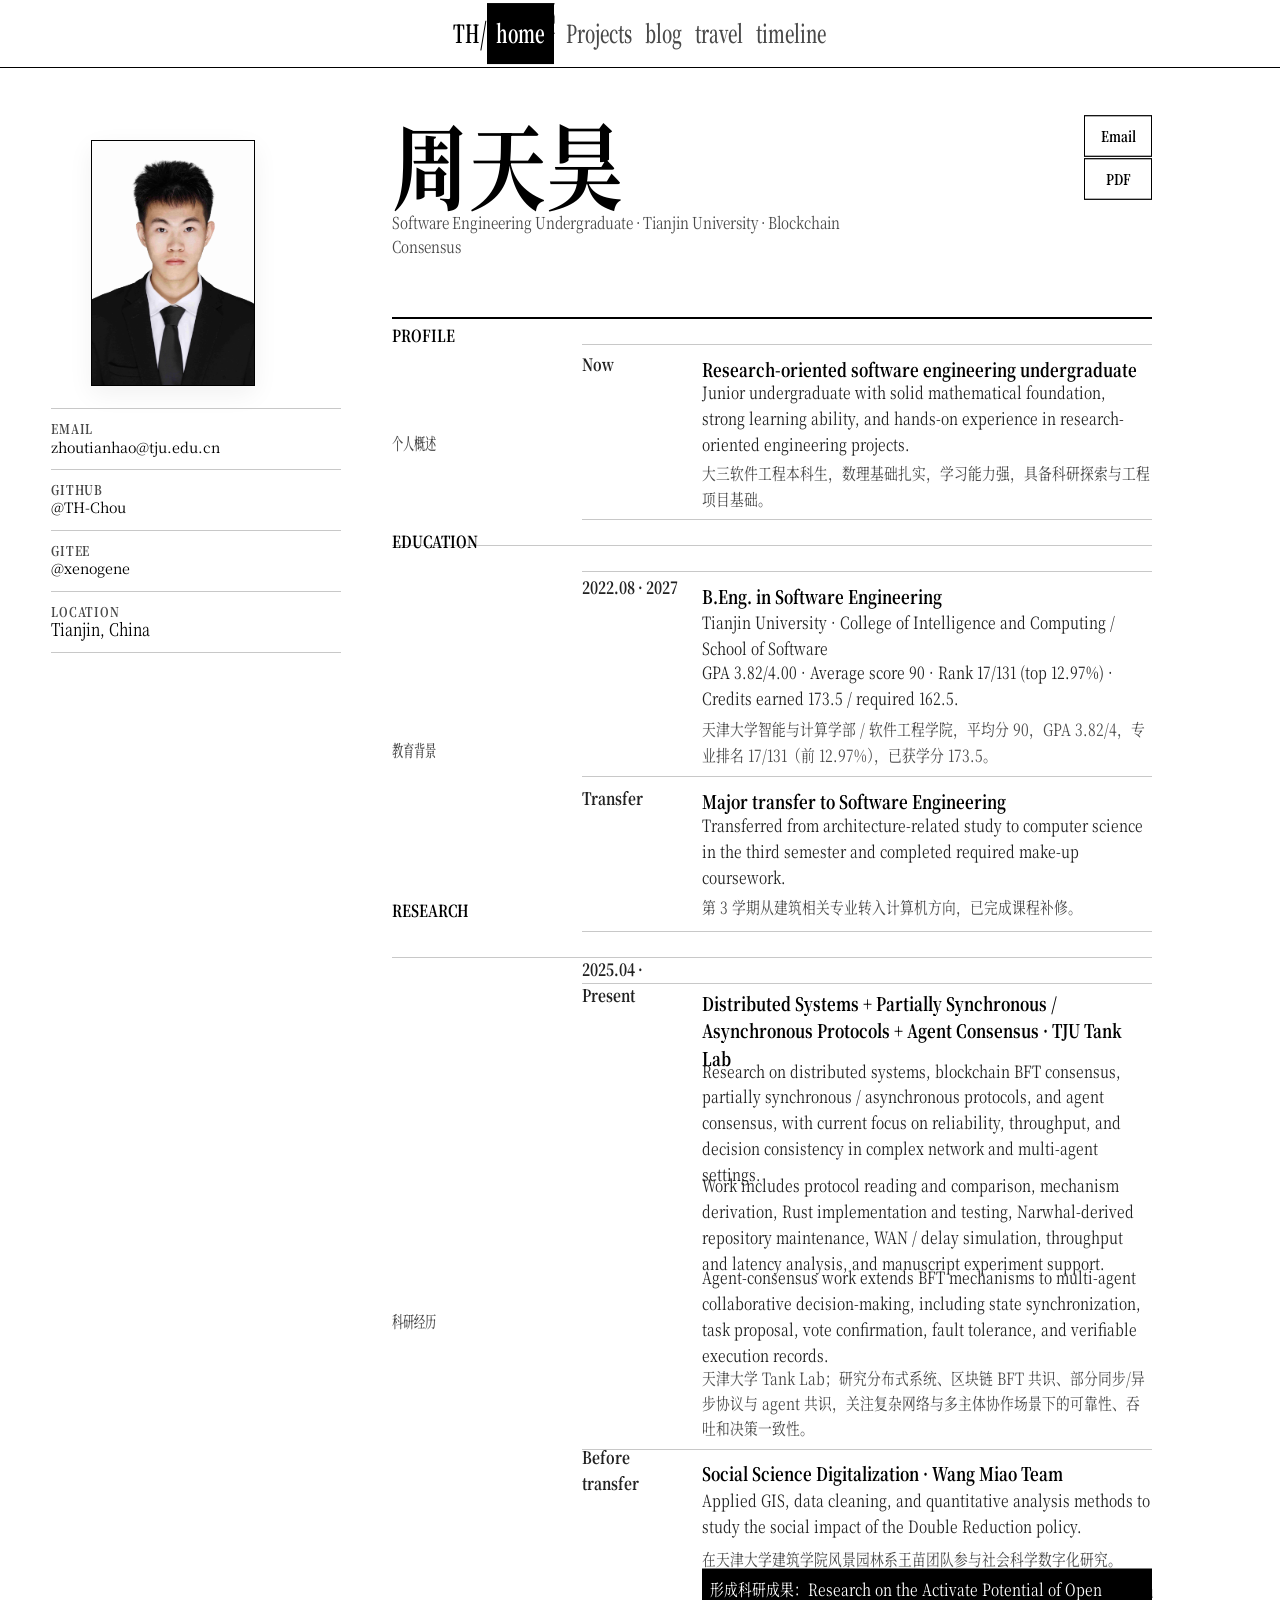
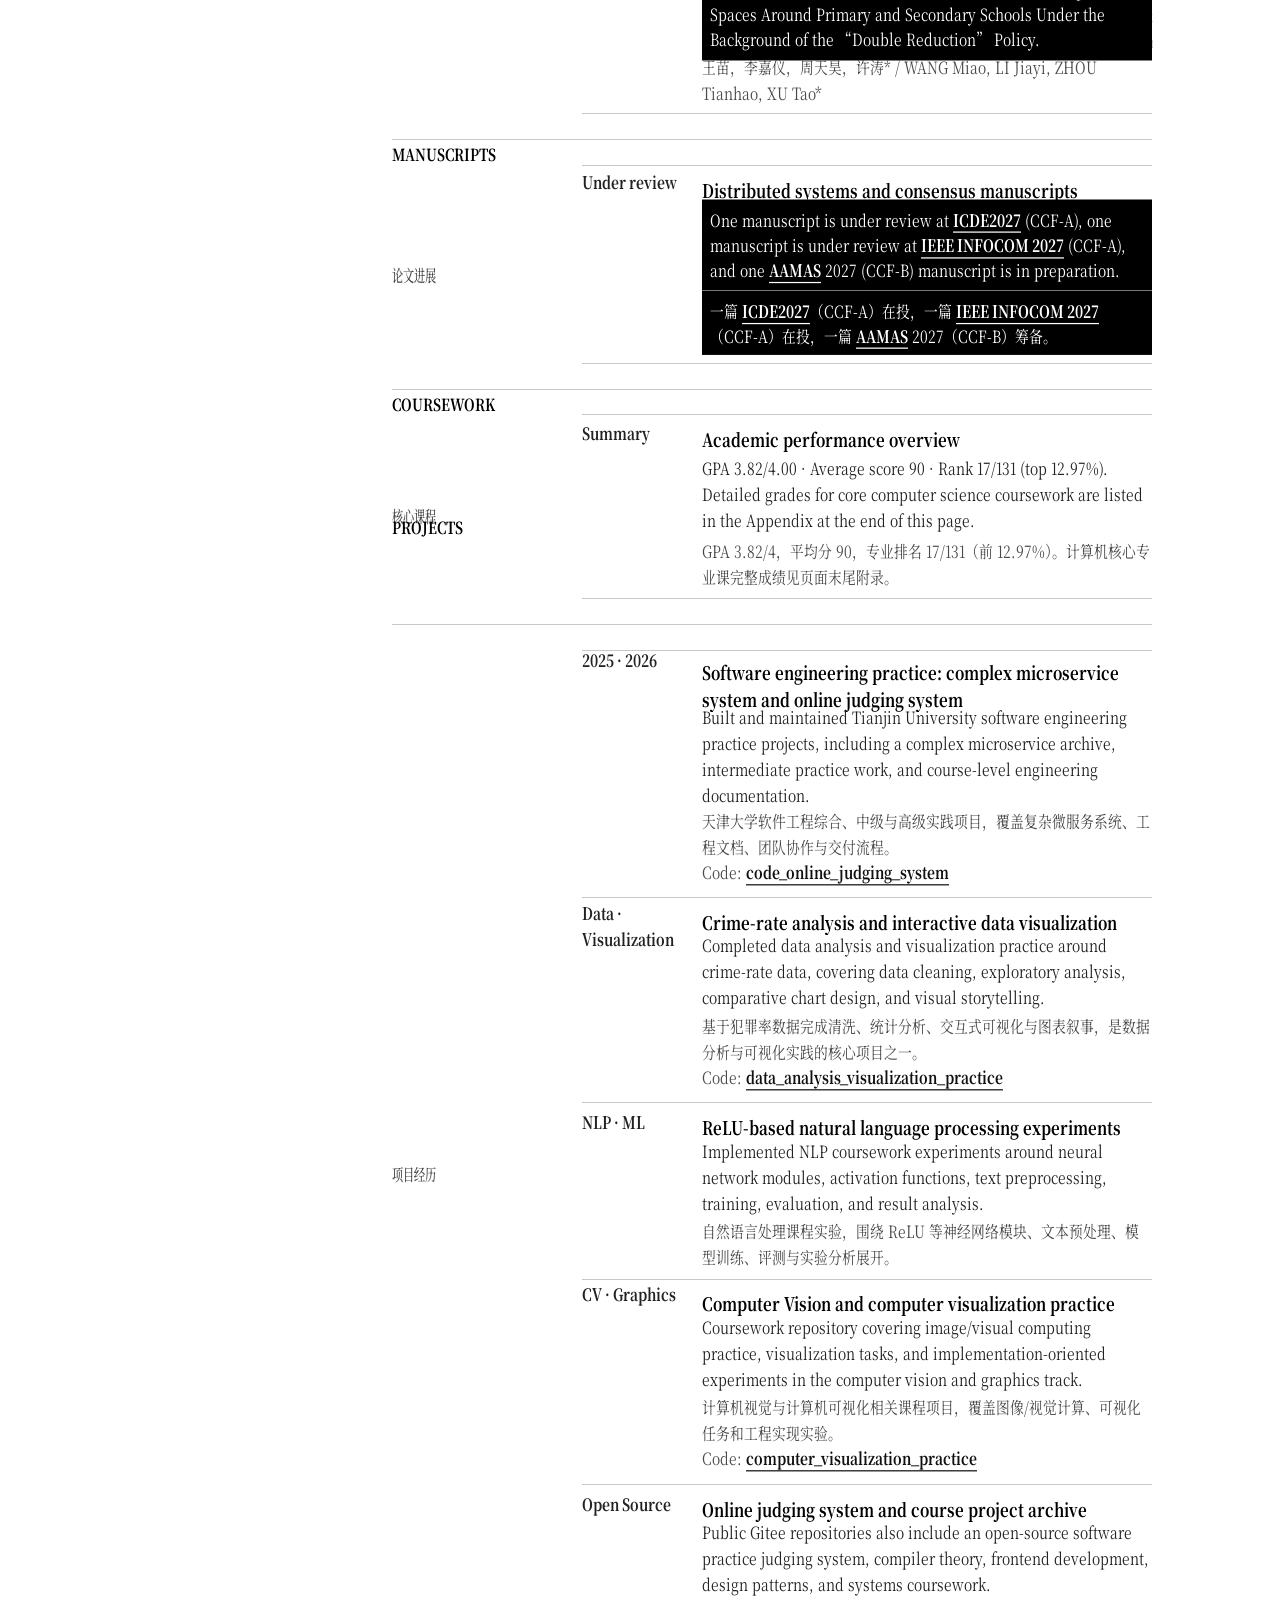
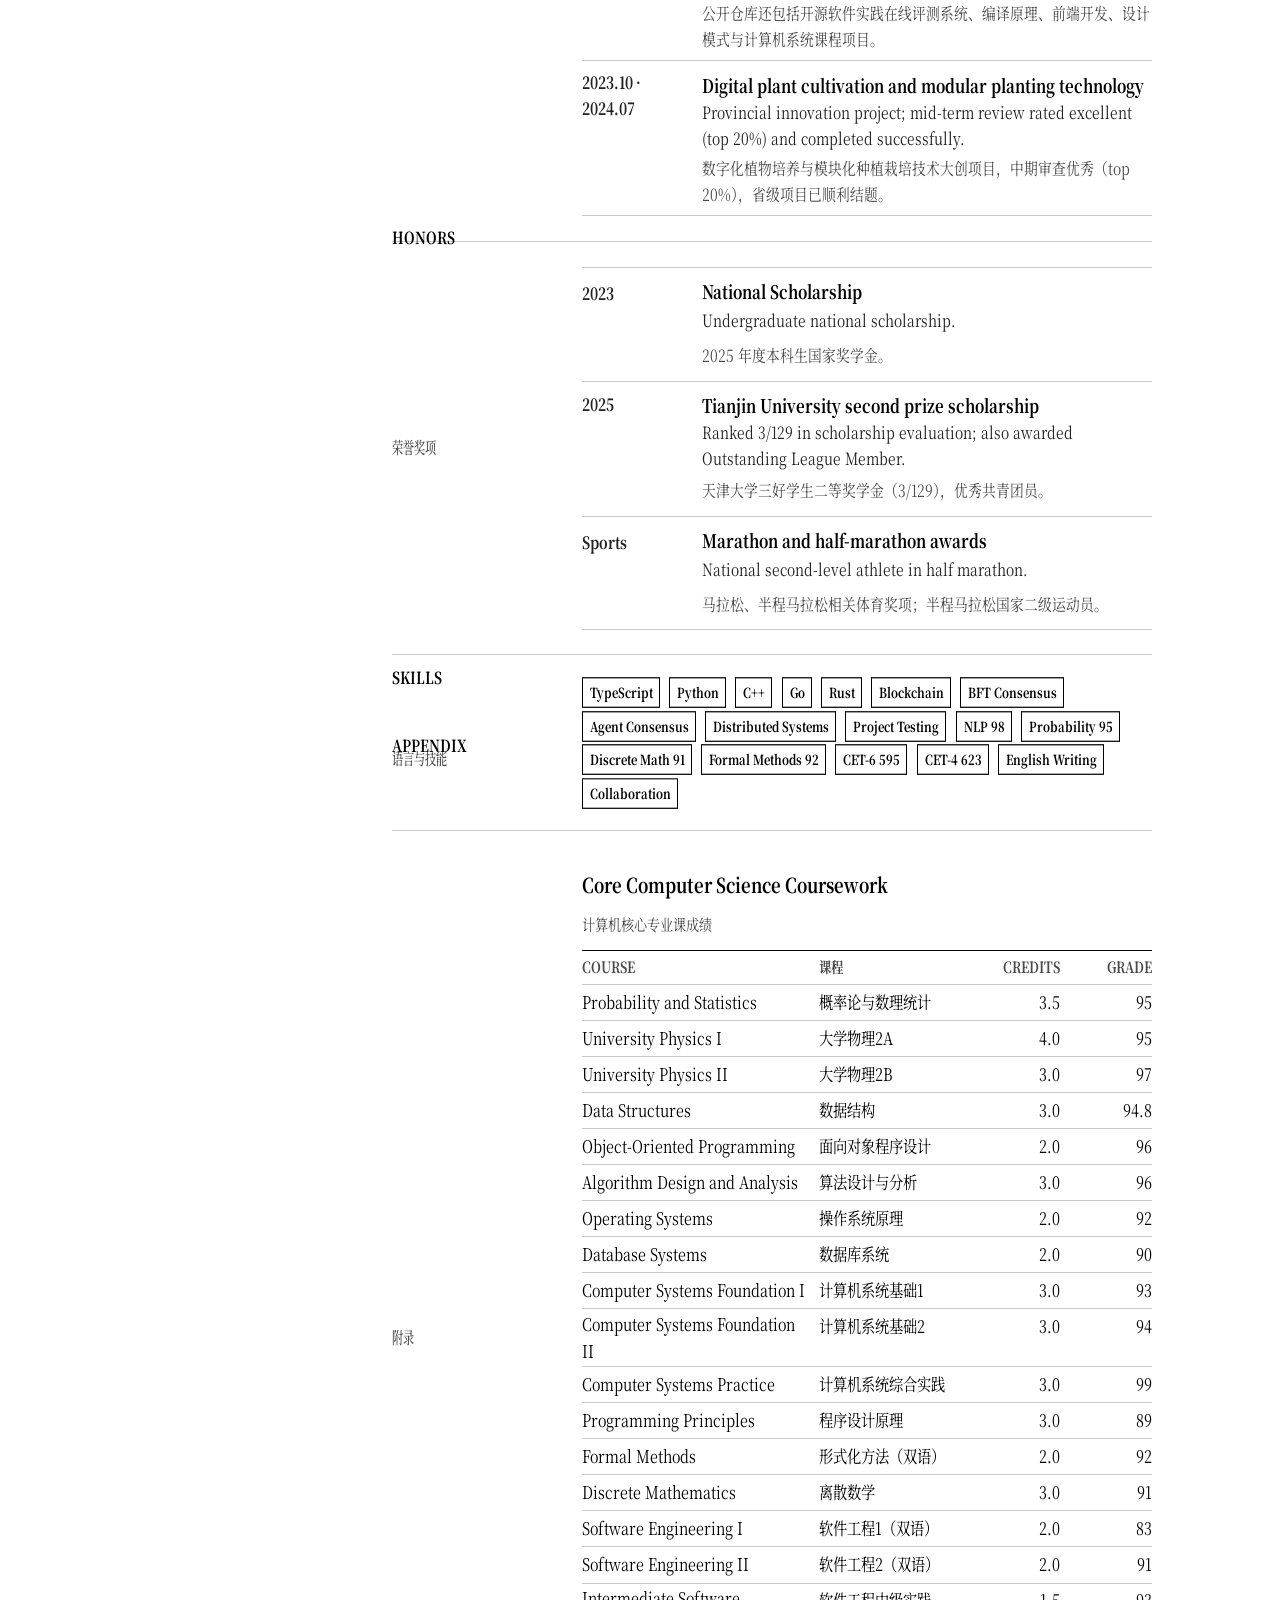
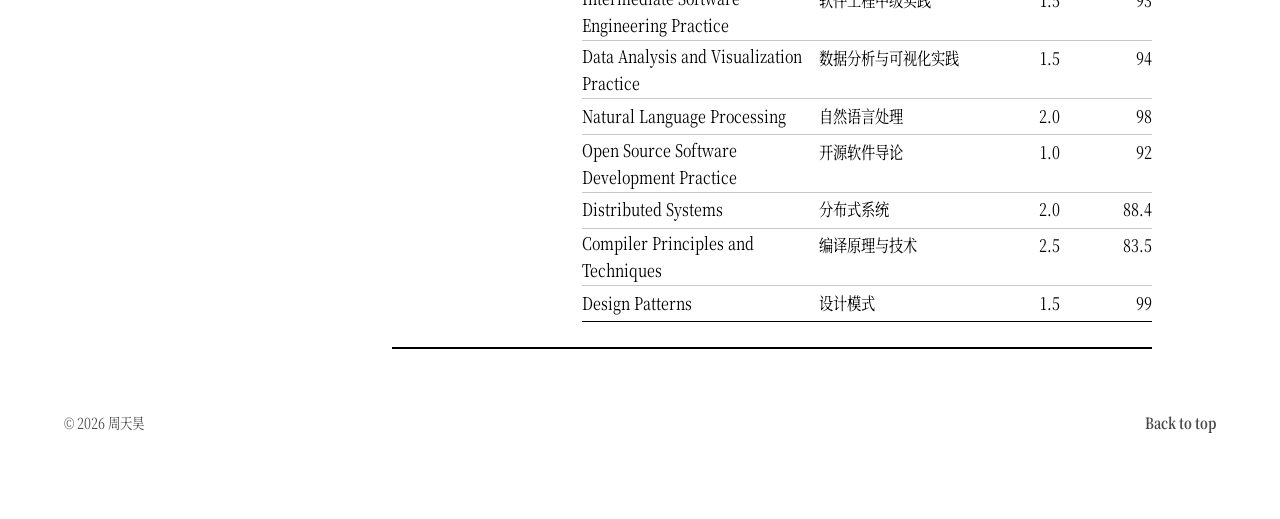
==== index.html @ 6166416d "Refresh high-contrast site and add travel timeline pages" ====
<!doctype html>
<html lang="zh-CN">
  <head>
    <meta charset="UTF-8" />
    <meta name="viewport" content="width=device-width, initial-scale=1.0" />
    <meta
      name="description"
      content="周天昊的个人主页：天津大学软件工程本科生，关注区块链共识、可信计算和软件工程实践。"
    />
    <title>周天昊 · Home</title>
    <link rel="preconnect" href="https://fonts.googleapis.com" />
    <link rel="preconnect" href="https://fonts.gstatic.com" crossorigin />
    <link
      href="https://fonts.googleapis.com/css2?family=Inter:wght@400;500;600;700&family=Noto+Serif+SC:wght@500;700&display=swap"
      rel="stylesheet"
    />
    <link rel="stylesheet" href="styles.css" />
  </head>
  <body data-page="home">
    <header class="site-header" id="top">
      <a class="brand" href="index.html" aria-label="Home">TH<span>/</span></a>
      <nav class="nav" aria-label="Primary navigation">
        <a class="is-active nav-link" href="index.html" aria-current="page" data-short="home" data-route="home">Home</a>
        <a class="nav-link" href="projects.html" data-short="Projects" data-route="Projects">Projects</a>
        <a class="nav-link" href="writing.html" data-short="blog" data-route="blog">Blog</a>
        <a class="nav-link" href="travel.html" data-short="travel" data-route="travel">Travel</a>
        <a class="nav-link" href="timeline.html" data-short="timeline" data-route="timeline">Timeline</a>
      </nav>
    </header>

    <main class="page-shell">
      <aside class="profile-panel" aria-label="Profile summary">
        <figure class="portrait">
          <img src="assets/profile.jpg" alt="周天昊 portrait" />
        </figure>
        <div class="profile-block">
          <p class="label">Email</p>
          <a href="mailto:zhoutianhao@tju.edu.cn">zhoutianhao@tju.edu.cn</a>
        </div>
        <div class="profile-block">
          <p class="label">GitHub</p>
          <a href="https://github.com/TH-Chou">@TH-Chou</a>
        </div>
        <div class="profile-block">
          <p class="label">Gitee</p>
          <a href="https://gitee.com/xenogene">@xenogene</a>
        </div>
        <div class="profile-block">
          <p class="label">Location</p>
          <p>Tianjin, China</p>
        </div>
      </aside>

      <section class="content page-enter cv-content">
        <section class="cv-hero">
                <div>
                  <h1>周天昊</h1>
                  <p>Software Engineering Undergraduate · Tianjin University · Blockchain Consensus</p>
                </div>
                <div class="hero-actions" aria-label="Contact and resume downloads">
                  <a class="button" href="mailto:zhoutianhao@tju.edu.cn" aria-label="Contact by email">Email</a>
                  <a class="button" href="assets/resume.pdf" download>PDF</a>
                </div>
              </section>

              <section class="cv-section">
                <h2>Profile <span class="cn-label">个人概述</span></h2>
                <div class="cv-list stagger-list">
                  <article class="cv-item">
                    <p class="cv-time">Now</p>
                    <div>
                      <h3>Research-oriented software engineering undergraduate</h3>
                      <p>
                        Junior undergraduate with solid mathematical foundation, strong
                        learning ability, and hands-on experience in research-oriented
                        engineering projects.
                      </p>
                      <p class="cn-line">
                        大三软件工程本科生，数理基础扎实，学习能力强，具备科研探索与工程项目基础。
                      </p>
                    </div>
                  </article>
                </div>
              </section>

              <section class="cv-section">
                <h2>Education <span class="cn-label">教育背景</span></h2>
                <div class="cv-list stagger-list">
                  <article class="cv-item">
                    <p class="cv-time">2022.08 · 2027</p>
                    <div>
                      <h3>B.Eng. in Software Engineering</h3>
                      <p>Tianjin University · College of Intelligence and Computing / School of Software</p>
                      <p>
                        GPA 3.82/4.00 · Average score 90 · Rank 17/131
                        (top 12.97%) · Credits earned 173.5 / required 162.5.
                      </p>
                      <p class="cn-line">
                        天津大学智能与计算学部 / 软件工程学院，平均分 90，GPA 3.82/4，专业排名 17/131（前 12.97%），已获学分 173.5。
                      </p>
                    </div>
                  </article>
                  <article class="cv-item">
                    <p class="cv-time">Transfer</p>
                    <div>
                      <h3>Major transfer to Software Engineering</h3>
                      <p>
                        Transferred from architecture-related study to computer science
                        in the third semester and completed required make-up coursework.
                      </p>
                      <p class="cn-line">第 3 学期从建筑相关专业转入计算机方向，已完成课程补修。</p>
                    </div>
                  </article>
                </div>
              </section>

              <section class="cv-section">
                <h2>Research <span class="cn-label">科研经历</span></h2>
                <div class="cv-list stagger-list">
                  <article class="cv-item">
                    <p class="cv-time">2025.04 · Present</p>
                    <div>
                      <h3>Distributed Systems + Partially Synchronous / Asynchronous Protocols + Agent Consensus · TJU Tank Lab</h3>
                      <p>
                        Research on distributed systems, blockchain BFT consensus,
                        partially synchronous / asynchronous protocols, and agent
                        consensus, with current focus on reliability, throughput, and
                        decision consistency in complex network and multi-agent settings.
                      </p>
                      <p>
                        Work includes protocol reading and comparison, mechanism
                        derivation, Rust implementation and testing, Narwhal-derived
                        repository maintenance, WAN / delay simulation, throughput and
                        latency analysis, and manuscript experiment support.
                      </p>
                      <p>
                        Agent-consensus work extends BFT mechanisms to multi-agent
                        collaborative decision-making, including state synchronization,
                        task proposal, vote confirmation, fault tolerance, and verifiable
                        execution records.
                      </p>
                      <p class="cn-line">
                        天津大学 Tank Lab；研究分布式系统、区块链 BFT 共识、部分同步/异步协议与 agent 共识，关注复杂网络与多主体协作场景下的可靠性、吞吐和决策一致性。
                      </p>
                    </div>
                  </article>
                  <article class="cv-item">
                    <p class="cv-time">Before transfer</p>
                    <div>
                      <h3>Social Science Digitalization · Wang Miao Team</h3>
                      <p>
                        Applied GIS, data cleaning, and quantitative analysis methods to
                        study the social impact of the Double Reduction policy.
                      </p>
                      <p class="cn-line">在天津大学建筑学院风景园林系王苗团队参与社会科学数字化研究。</p>
                      <p class="publication-note highlight-note">
                        形成科研成果：Research on the Activate Potential of Open Spaces
                        Around Primary and Secondary Schools Under the Background of the
                        “Double Reduction” Policy.
                      </p>
                      <p class="publication-note cn-line">
                        王苗，李嘉仪，周天昊，许涛* / WANG Miao, LI Jiayi, ZHOU Tianhao, XU Tao*
                      </p>
                    </div>
                  </article>
                </div>
              </section>

              <section class="cv-section">
                <h2>Manuscripts <span class="cn-label">论文进展</span></h2>
                <div class="cv-list stagger-list">
                  <article class="cv-item">
                    <p class="cv-time">Under review</p>
                    <div>
                      <h3>Distributed systems and consensus manuscripts</h3>
                      <p class="highlight-note">
                        One manuscript is under review at
                        <a class="inline-link" href="https://dblp.org/db/conf/icde">ICDE2027</a>
                        (CCF-A), one manuscript is under review at
                        <a class="inline-link" href="https://dblp.org/db/conf/infocom">IEEE INFOCOM 2027</a>
                        (CCF-A), and one
                        <a class="inline-link" href="https://dblp.org/db/conf/ifaamas">AAMAS</a>
                        2027 (CCF-B) manuscript is in preparation.
                      </p>
                      <p class="cn-line highlight-note">
                        一篇 <a class="inline-link" href="https://dblp.org/db/conf/icde">ICDE2027</a>（CCF-A）在投，一篇
                        <a class="inline-link" href="https://dblp.org/db/conf/infocom">IEEE INFOCOM 2027</a>（CCF-A）在投，一篇
                        <a class="inline-link" href="https://dblp.org/db/conf/ifaamas">AAMAS</a> 2027（CCF-B）筹备。
                      </p>
                    </div>
                  </article>
                </div>
              </section>

              <section class="cv-section">
                <h2>Coursework <span class="cn-label">核心课程</span></h2>
                <div class="cv-list stagger-list">
                  <article class="cv-item">
                    <p class="cv-time">Summary</p>
                    <div>
                      <h3>Academic performance overview</h3>
                      <p>
                        GPA 3.82/4.00 · Average score 90 · Rank 17/131
                        (top 12.97%).
                      </p>
                      <p>
                        Detailed grades for core computer science coursework are listed
                        in the Appendix at the end of this page.
                      </p>
                      <p class="cn-line">
                        GPA 3.82/4，平均分 90，专业排名 17/131（前 12.97%）。计算机核心专业课完整成绩见页面末尾附录。
                      </p>
                    </div>
                  </article>
                </div>
              </section>

              <section class="cv-section">
                <h2>Projects <span class="cn-label">项目经历</span></h2>
                <div class="cv-list stagger-list">
                  <article class="cv-item">
                    <p class="cv-time">2025 · 2026</p>
                    <div>
                      <h3>Software engineering practice: complex microservice system and online judging system</h3>
                      <p>
                        Built and maintained Tianjin University software engineering
                        practice projects, including a complex microservice archive,
                        intermediate practice work, and course-level engineering
                        documentation.
                      </p>
                      <p class="cn-line">天津大学软件工程综合、中级与高级实践项目，覆盖复杂微服务系统、工程文档、团队协作与交付流程。</p>
                      <p class="publication-note">
                        Code:
                        <a class="inline-link" href="https://gitee.com/xenogene/code_online_judging_system">code_online_judging_system</a>
                      </p>
                    </div>
                  </article>
                  <article class="cv-item">
                    <p class="cv-time">Data · Visualization</p>
                    <div>
                      <h3>Crime-rate analysis and interactive data visualization</h3>
                      <p>
                        Completed data analysis and visualization practice around
                        crime-rate data, covering data cleaning, exploratory analysis,
                        comparative chart design, and visual storytelling.
                      </p>
                      <p class="cn-line">基于犯罪率数据完成清洗、统计分析、交互式可视化与图表叙事，是数据分析与可视化实践的核心项目之一。</p>
                      <p class="publication-note">
                        Code:
                        <a class="inline-link" href="https://gitee.com/xenogene/data_analysis_visualization_practice">data_analysis_visualization_practice</a>
                      </p>
                    </div>
                  </article>
                  <article class="cv-item">
                    <p class="cv-time">NLP · ML</p>
                    <div>
                      <h3>ReLU-based natural language processing experiments</h3>
                      <p>
                        Implemented NLP coursework experiments around neural network
                        modules, activation functions, text preprocessing, training,
                        evaluation, and result analysis.
                      </p>
                      <p class="cn-line">自然语言处理课程实验，围绕 ReLU 等神经网络模块、文本预处理、模型训练、评测与实验分析展开。</p>
                    </div>
                  </article>
                  <article class="cv-item">
                    <p class="cv-time">CV · Graphics</p>
                    <div>
                      <h3>Computer Vision and computer visualization practice</h3>
                      <p>
                        Coursework repository covering image/visual computing practice,
                        visualization tasks, and implementation-oriented experiments in
                        the computer vision and graphics track.
                      </p>
                      <p class="cn-line">计算机视觉与计算机可视化相关课程项目，覆盖图像/视觉计算、可视化任务和工程实现实验。</p>
                      <p class="publication-note">
                        Code:
                        <a class="inline-link" href="https://gitee.com/xenogene/computer_visualization_practice">computer_visualization_practice</a>
                      </p>
                    </div>
                  </article>
                  <article class="cv-item">
                    <p class="cv-time">Open Source</p>
                    <div>
                      <h3>Online judging system and course project archive</h3>
                      <p>
                        Public Gitee repositories also include an open-source software
                        practice judging system, compiler theory, frontend development,
                        design patterns, and systems coursework.
                      </p>
                      <p class="cn-line">公开仓库还包括开源软件实践在线评测系统、编译原理、前端开发、设计模式与计算机系统课程项目。</p>
                    </div>
                  </article>
                  <article class="cv-item">
                    <p class="cv-time">2023.10 · 2024.07</p>
                    <div>
                      <h3>Digital plant cultivation and modular planting technology</h3>
                      <p>
                        Provincial innovation project; mid-term review rated excellent
                        (top 20%) and completed successfully.
                      </p>
                      <p class="cn-line">数字化植物培养与模块化种植栽培技术大创项目，中期审查优秀（top 20%），省级项目已顺利结题。</p>
                    </div>
                  </article>
                </div>
              </section>

              <section class="cv-section">
                <h2>Honors <span class="cn-label">荣誉奖项</span></h2>
                <div class="cv-list stagger-list">
                  <article class="cv-item">
                    <p class="cv-time">2023</p>
                    <div>
                      <h3>National Scholarship</h3>
                      <p>Undergraduate national scholarship.</p>
                      <p class="cn-line">2025 年度本科生国家奖学金。</p>
                    </div>
                  </article>
                  <article class="cv-item">
                    <p class="cv-time">2025</p>
                    <div>
                      <h3>Tianjin University second prize scholarship</h3>
                      <p>
                        Ranked 3/129 in scholarship evaluation; also awarded Outstanding
                        League Member.
                      </p>
                      <p class="cn-line">天津大学三好学生二等奖学金（3/129），优秀共青团员。</p>
                    </div>
                  </article>
                  <article class="cv-item">
                    <p class="cv-time">Sports</p>
                    <div>
                      <h3>Marathon and half-marathon awards</h3>
                      <p>National second-level athlete in half marathon.</p>
                      <p class="cn-line">马拉松、半程马拉松相关体育奖项；半程马拉松国家二级运动员。</p>
                    </div>
                  </article>
                </div>
              </section>

              <section class="cv-section">
                <h2>Skills <span class="cn-label">语言与技能</span></h2>
                <div class="skill-grid">
                  <span>TypeScript</span>
                  <span>Python</span>
                  <span>C++</span>
                  <span>Go</span>
                  <span>Rust</span>
                  <span>Blockchain</span>
                  <span>BFT Consensus</span>
                  <span>Agent Consensus</span>
                  <span>Distributed Systems</span>
                  <span>Project Testing</span>
                  <span>NLP 98</span>
                  <span>Probability 95</span>
                  <span>Discrete Math 91</span>
                  <span>Formal Methods 92</span>
                  <span>CET-6 595</span>
                  <span>CET-4 623</span>
                  <span>English Writing</span>
                  <span>Collaboration</span>
                </div>
              </section>

              <section class="cv-section appendix-section">
                <h2>Appendix <span class="cn-label">附录</span></h2>
                <div>
                  <h3>Core Computer Science Coursework</h3>
                  <p class="cn-line">计算机核心专业课成绩</p>
                  <div class="grade-table" aria-label="Core computer science course grades">
                    <div class="grade-row grade-head">
                      <span>Course</span>
                      <span>课程</span>
                      <span>Credits</span>
                      <span>Grade</span>
                    </div>
                    <div class="grade-row">
                      <span>Probability and Statistics</span>
                      <span>概率论与数理统计</span>
                      <span>3.5</span>
                      <span>95</span>
                    </div>
                    <div class="grade-row">
                      <span>University Physics I</span>
                      <span>大学物理2A</span>
                      <span>4.0</span>
                      <span>95</span>
                    </div>
                    <div class="grade-row">
                      <span>University Physics II</span>
                      <span>大学物理2B</span>
                      <span>3.0</span>
                      <span>97</span>
                    </div>
                    <div class="grade-row">
                      <span>Data Structures</span>
                      <span>数据结构</span>
                      <span>3.0</span>
                      <span>94.8</span>
                    </div>
                    <div class="grade-row">
                      <span>Object-Oriented Programming</span>
                      <span>面向对象程序设计</span>
                      <span>2.0</span>
                      <span>96</span>
                    </div>
                    <div class="grade-row">
                      <span>Algorithm Design and Analysis</span>
                      <span>算法设计与分析</span>
                      <span>3.0</span>
                      <span>96</span>
                    </div>
                    <div class="grade-row">
                      <span>Operating Systems</span>
                      <span>操作系统原理</span>
                      <span>2.0</span>
                      <span>92</span>
                    </div>
                    <div class="grade-row">
                      <span>Database Systems</span>
                      <span>数据库系统</span>
                      <span>2.0</span>
                      <span>90</span>
                    </div>
                    <div class="grade-row">
                      <span>Computer Systems Foundation I</span>
                      <span>计算机系统基础1</span>
                      <span>3.0</span>
                      <span>93</span>
                    </div>
                    <div class="grade-row">
                      <span>Computer Systems Foundation II</span>
                      <span>计算机系统基础2</span>
                      <span>3.0</span>
                      <span>94</span>
                    </div>
                    <div class="grade-row">
                      <span>Computer Systems Practice</span>
                      <span>计算机系统综合实践</span>
                      <span>3.0</span>
                      <span>99</span>
                    </div>
                    <div class="grade-row">
                      <span>Programming Principles</span>
                      <span>程序设计原理</span>
                      <span>3.0</span>
                      <span>89</span>
                    </div>
                    <div class="grade-row">
                      <span>Formal Methods</span>
                      <span>形式化方法（双语）</span>
                      <span>2.0</span>
                      <span>92</span>
                    </div>
                    <div class="grade-row">
                      <span>Discrete Mathematics</span>
                      <span>离散数学</span>
                      <span>3.0</span>
                      <span>91</span>
                    </div>
                    <div class="grade-row">
                      <span>Software Engineering I</span>
                      <span>软件工程1（双语）</span>
                      <span>2.0</span>
                      <span>83</span>
                    </div>
                    <div class="grade-row">
                      <span>Software Engineering II</span>
                      <span>软件工程2（双语）</span>
                      <span>2.0</span>
                      <span>91</span>
                    </div>
                    <div class="grade-row">
                      <span>Intermediate Software Engineering Practice</span>
                      <span>软件工程中级实践</span>
                      <span>1.5</span>
                      <span>93</span>
                    </div>
                    <div class="grade-row">
                      <span>Data Analysis and Visualization Practice</span>
                      <span>数据分析与可视化实践</span>
                      <span>1.5</span>
                      <span>94</span>
                    </div>
                    <div class="grade-row">
                      <span>Natural Language Processing</span>
                      <span>自然语言处理</span>
                      <span>2.0</span>
                      <span>98</span>
                    </div>
                    <div class="grade-row">
                      <span>Open Source Software Development Practice</span>
                      <span>开源软件导论</span>
                      <span>1.0</span>
                      <span>92</span>
                    </div>
                    <div class="grade-row">
                      <span>Distributed Systems</span>
                      <span>分布式系统</span>
                      <span>2.0</span>
                      <span>88.4</span>
                    </div>
                    <div class="grade-row">
                      <span>Compiler Principles and Techniques</span>
                      <span>编译原理与技术</span>
                      <span>2.5</span>
                      <span>83.5</span>
                    </div>
                    <div class="grade-row">
                      <span>Design Patterns</span>
                      <span>设计模式</span>
                      <span>1.5</span>
                      <span>99</span>
                    </div>
                  </div>
                </div>
              </section>
      </section>
    </main>

    <footer class="footer">
      <span>© 2026 周天昊</span>
      <a href="#top">Back to top</a>
    </footer>
    <script src="nav.js"></script>
  </body>
</html>
---- styles.css ----
:root {
  --bg: #ffffff;
  --panel: #ffffff;
  --ink: #000000;
  --muted: #4a4a4a;
  --soft: #707070;
  --line: #c8c8c8;
  --line-strong: #000000;
  --inverse: #ffffff;
  --shadow: 0 8px 24px rgba(0, 0, 0, 0.06);
  --nav-height: 41.4px;
  --serif: "Noto Serif SC", Georgia, "Times New Roman", serif;
  --text-stretch: scaleY(1.23);
  --nav-stretch: scaleY(1.48);
}

* {
  box-sizing: border-box;
}

html {
  scroll-behavior: smooth;
}

body {
  margin: 0;
  font-size: 0.89rem;
  color: var(--ink);
  background: var(--bg);
  font-family: var(--serif);
  line-height: 1.52;
}

a {
  color: inherit;
  text-decoration: none;
}

a:hover {
  color: #000000;
}

p,
h1,
h2,
h3,
a,
span,
time,
.label,
.eyebrow,
.meta,
.button,
.tag-row span,
.skill-grid span {
  transform: var(--text-stretch);
  transform-origin: left center;
}

.site-header {
  position: sticky;
  top: 0;
  z-index: 10;
  display: flex;
  align-items: center;
  justify-content: center;
  gap: 0;
  min-height: 68px;
  padding: 0 5vw;
  border-bottom: 1px solid var(--ink);
  background: rgba(255, 255, 255, 0.94);
  backdrop-filter: blur(14px);
  animation: header-drop 520ms ease both;
}

.brand {
  display: inline-flex;
  width: auto;
  min-width: 0;
  height: var(--nav-height);
  align-items: center;
  justify-content: center;
  gap: 0;
  border: 0;
  background: transparent;
  color: var(--ink);
  font-family: var(--serif);
  font-weight: 700;
  font-size: 1.05rem;
  line-height: 1;
  padding: 0;
  transform: var(--nav-stretch);
  transform-origin: left center;
  transition: transform 180ms ease, background 180ms ease, color 180ms ease;
}

.brand span {
  color: var(--ink);
}

.brand:hover {
  transform: translateY(-1px) var(--nav-stretch);
  background: transparent;
  color: var(--ink);
}

.nav {
  display: flex;
  align-items: center;
  gap: 0.62rem;
  color: var(--muted);
  font-family: var(--serif);
  font-size: 1.05rem;
  font-weight: 600;
  line-height: 1;
}

.nav a {
  position: relative;
  display: inline-flex;
  align-items: center;
  justify-content: center;
  min-width: 0;
  height: var(--nav-height);
  padding: 0 0.1rem;
  border: 0;
  color: var(--muted);
  transform: var(--nav-stretch);
  transform-origin: left center;
  transition: color 180ms ease, background 180ms ease, border-color 180ms ease, transform 180ms ease;
}

.nav a::after {
  position: absolute;
  right: 0.72rem;
  bottom: 0.25rem;
  left: 0.72rem;
  height: 1px;
  background: currentColor;
  content: "";
  transform: scaleX(0);
  transform-origin: left;
  transition: transform 180ms ease;
}

.nav a:hover {
  color: var(--ink);
  transform: translateY(-1px) var(--nav-stretch);
}

.nav a:hover::after {
  transform: scaleX(1);
}

.nav a.is-active {
  order: -1;
  padding: 0 0.55rem;
  background: var(--ink);
  color: var(--inverse);
  font-weight: 700;
}

.nav a.is-active::after {
  display: none;
}

.nav a.is-active:hover {
  background: var(--ink);
  color: var(--inverse);
}

.nav a.is-typing::before {
  width: 1px;
  height: 1em;
  margin-right: 0.08rem;
  background: currentColor;
  content: "";
  animation: caret-blink 780ms steps(1, end) infinite;
}

.page-shell,
.single-shell,
.cv-shell {
  width: min(1180px, 92vw);
  margin: 0 auto;
}

.page-shell {
  display: grid;
  grid-template-columns: minmax(220px, 290px) minmax(0, 760px);
  gap: clamp(1.75rem, 4vw, 3.8rem);
  padding: clamp(1.8rem, 4vw, 3.4rem) 0 2.8rem;
}

.single-shell,
.cv-shell {
  padding: clamp(1.8rem, 4vw, 3.2rem) 0 2.8rem;
}

.single-shell {
  max-width: 980px;
}

.cv-shell {
  max-width: 940px;
}

.page-enter {
  animation: page-in 520ms ease both;
}

body.is-leaving .page-enter,
body.is-leaving .site-header,
body.is-leaving .footer {
  animation: page-out 240ms ease both;
}

.profile-panel {
  position: sticky;
  top: 88px;
  align-self: start;
  padding: 0.4rem 0 0;
}

.portrait {
  display: block;
  width: min(100%, 164px);
  aspect-ratio: 2 / 3;
  margin-bottom: 1.4rem;
  border: 1px solid var(--ink);
  background: var(--panel);
  box-shadow: var(--shadow);
  overflow: hidden;
}

.portrait img {
  display: block;
  width: 100%;
  height: 100%;
  object-fit: cover;
  object-position: 50% 19%;
}

.profile-block {
  padding: 0.68rem 0;
  border-top: 1px solid var(--line);
}

.profile-block:last-child {
  border-bottom: 1px solid var(--line);
}

.profile-block p,
.profile-block a {
  margin: 0;
  overflow-wrap: anywhere;
}

.label,
.eyebrow,
.meta {
  margin: 0;
  color: var(--muted);
  font-size: 0.68rem;
  font-weight: 700;
  letter-spacing: 0.08em;
  text-transform: uppercase;
}

.content {
  min-width: 0;
}

.intro {
  min-height: min(520px, calc(100vh - 60px));
  padding: 0 0 clamp(2.5rem, 5vw, 3.8rem);
  border-bottom: 1px solid var(--line-strong);
}

.intro h1,
.page-title h1,
.cv-hero h1 {
  margin: 0.5rem 0 0;
  font-size: clamp(3.25rem, 9vw, 6.4rem);
  line-height: 0.92;
  letter-spacing: 0;
}

.intro h1 {
  font-size: clamp(2.35rem, 5.4vw, 4rem);
}

.intro h1 span {
  display: block;
  margin-top: 0.42rem;
  color: var(--muted);
  font-family: var(--serif);
  font-size: clamp(1.25rem, 2.5vw, 1.8rem);
  font-weight: 500;
}

.intro h2 {
  margin: 1.25rem 0 0.85rem;
  font-size: clamp(1.12rem, 2.5vw, 1.6rem);
  line-height: 1.2;
  font-weight: 600;
}

.intro p:not(.eyebrow),
.page-title p:not(.eyebrow),
.cv-hero p:not(.eyebrow) {
  max-width: 66ch;
  margin: 0.75rem 0 0;
  color: #222222;
  font-size: 0.9rem;
}

.page-title {
  min-height: 220px;
  padding-bottom: clamp(2rem, 4vw, 3rem);
  border-bottom: 1px solid var(--line-strong);
}

.section {
  padding: clamp(2rem, 4vw, 3.2rem) 0;
  border-bottom: 1px solid var(--line);
}

.section-heading {
  display: grid;
  grid-template-columns: 8rem minmax(0, 1fr);
  gap: 1rem;
  align-items: baseline;
  margin-bottom: 1rem;
}

.section-heading h2 {
  margin: 0;
  font-size: clamp(1.5rem, 3.2vw, 2.25rem);
  line-height: 1.05;
}

.timeline,
.project-list,
.writing-list,
.cv-list {
  display: grid;
  gap: 1px;
  border-top: 1px solid var(--line);
  border-bottom: 1px solid var(--line);
}

.timeline-item,
.project,
.writing-list a,
.cv-item {
  background: var(--panel);
}

.timeline-item,
.project {
  padding: 0.95rem 0;
  border-top: 1px solid var(--line);
}

.timeline-item:first-child,
.project:first-child {
  border-top: 0;
}

.timeline-item h3,
.project h2,
.project h3,
.life-grid h2 {
  margin: 0.2rem 0 0.28rem;
  font-size: 1rem;
  line-height: 1.3;
}

.timeline-item p:not(.meta),
.project p:not(.meta) {
  max-width: 68ch;
  margin: 0;
  color: #222222;
}

.project {
  display: grid;
  grid-template-columns: minmax(0, 1fr) auto;
  gap: 1rem;
}

.project-rich {
  grid-template-columns: 4rem minmax(0, 1fr) auto;
  padding: 1.25rem 0;
}

.project-mark {
  display: grid;
  width: 2.8rem;
  height: 2.8rem;
  place-items: center;
  border: 1px solid var(--ink);
  font-weight: 700;
  font-size: 0.82rem;
}

.tag-row {
  display: flex;
  flex-wrap: wrap;
  gap: 0.3rem;
  margin-top: 0.6rem;
}

.tag-row span,
.skill-grid span {
  border: 1px solid var(--ink);
  background: var(--panel);
  padding: 0.18rem 0.42rem;
  color: var(--ink);
  font-size: 0.7rem;
  font-weight: 700;
}

.links {
  display: flex;
  flex-wrap: wrap;
  gap: 0.4rem;
  align-content: start;
  justify-content: end;
}

.links a,
.button {
  display: inline-flex;
  align-items: center;
  justify-content: center;
  min-height: 30px;
  padding: 0.25rem 0.55rem;
  border: 1px solid var(--ink);
  background: transparent;
  font-size: 0.74rem;
  font-weight: 700;
  transition: background 160ms ease, color 160ms ease, transform 160ms ease;
}

.links a:hover,
.button:hover {
  background: var(--ink);
  color: var(--inverse);
  transform: translateY(-1px);
}

.writing-list a {
  display: grid;
  grid-template-columns: minmax(0, 1fr) auto;
  gap: 1rem;
  padding: 0.72rem 0;
  border-top: 1px solid var(--line);
}

.writing-list a:first-child {
  border-top: 0;
}

.writing-list span {
  font-weight: 600;
}

.writing-list time {
  color: var(--muted);
  font-size: 0.78rem;
}

.button {
  min-height: 34px;
  padding: 0.42rem 0.75rem;
}

.hero-actions {
  display: inline-grid;
  min-width: 4.25rem;
  gap: 0.55rem;
  justify-items: stretch;
}

.hero-actions .button {
  min-height: 34px;
  padding: 0.36rem 0.68rem;
  font-size: 0.74rem;
}

.cv-hero {
  display: flex;
  align-items: flex-start;
  justify-content: space-between;
  gap: 1.5rem;
  min-height: 200px;
  padding-bottom: 2rem;
  border-bottom: 2px solid var(--ink);
}

.cv-hero h1 {
  margin-bottom: 1.1rem;
  font-size: clamp(3rem, 6.2vw, 4.8rem);
}

.cv-hero p:not(.eyebrow) {
  color: var(--muted);
  font-size: 0.84rem;
}

.cn-name {
  display: block;
  margin: 0.65rem 0 0;
  color: var(--muted);
  font-size: 0.22em;
  font-weight: 500;
  line-height: 1.1;
}

.cn-line {
  color: var(--muted) !important;
  font-size: 0.82rem;
  line-height: 1.5;
}

.cn-label {
  display: block;
  margin-top: 0.55rem;
  color: var(--muted);
  font-size: 0.7rem;
  font-weight: 500;
  line-height: 1.4;
  text-transform: none;
}

.cv-section {
  display: grid;
  grid-template-columns: 10.5rem minmax(0, 1fr);
  gap: 1.35rem;
  padding: 1.55rem 0;
  border-bottom: 1px solid var(--line);
}

.cv-section h2 {
  display: grid;
  gap: 0.35rem;
  margin: 0;
  font-size: 0.84rem;
  line-height: 1.45;
  text-transform: uppercase;
}

.cv-item {
  display: grid;
  grid-template-columns: 6.5rem minmax(0, 1fr);
  gap: 1rem;
  padding: 0.85rem 0;
  border-top: 1px solid var(--line);
}

.cv-item:first-child {
  border-top: 0;
}

.cv-time {
  margin: 0.18rem 0 0;
  color: var(--muted);
  font-size: 0.72rem;
  font-weight: 700;
}

.cv-item h3 {
  margin: 0 0 0.42rem;
  font-size: 0.94rem;
  line-height: 1.45;
}

.cv-item p {
  margin: 0.5rem 0 0;
  color: #222222;
  font-size: 0.86rem;
}

.cv-item h3 + p {
  margin-top: 0;
}

.cv-item .cn-line {
  margin-top: 0.92rem;
  font-size: 0.86rem;
}

.publication-note {
  margin-top: 0.48rem !important;
  color: var(--muted) !important;
  font-size: 0.78rem;
}

.highlight-note {
  display: block;
  padding: 0.35rem 0.5rem;
  background: var(--ink);
  color: var(--inverse) !important;
}

.highlight-note .inline-link,
.highlight-note a {
  border-color: var(--inverse);
  color: var(--inverse);
}

.inline-link {
  border-bottom: 1px solid currentColor;
  color: #111111;
  font-weight: 700;
}

.inline-link:hover {
  color: var(--ink);
}

.course-grid {
  display: grid;
  gap: 1px;
  border-top: 1px solid var(--line);
  border-bottom: 1px solid var(--line);
}

.course-grid article {
  padding: 0.8rem 0;
  border-top: 1px solid var(--line);
  background: var(--panel);
}

.course-grid article:first-child {
  border-top: 0;
}

.course-grid h3 {
  margin: 0 0 0.35rem;
  font-size: 1.02rem;
}

.course-grid p {
  margin: 0.2rem 0 0;
  color: #3f3f3f;
}

.skill-grid {
  display: flex;
  flex-wrap: wrap;
  gap: 0.55rem;
}

.appendix-section {
  border-bottom: 2px solid var(--ink);
}

.grade-table {
  display: grid;
  margin-top: 1rem;
  border-top: 1px solid var(--line-strong);
  border-bottom: 1px solid var(--line-strong);
}

.grade-row {
  display: grid;
  grid-template-columns: minmax(12rem, 1.5fr) minmax(8rem, 1fr) 5rem 5rem;
  gap: 0.75rem;
  align-items: baseline;
  padding: 0.42rem 0;
  border-top: 1px solid var(--line);
}

.grade-row:first-child {
  border-top: 0;
}

.grade-head {
  color: var(--muted);
  font-size: 0.78rem;
  font-weight: 700;
  text-transform: uppercase;
}

.grade-row span:nth-child(3),
.grade-row span:nth-child(4) {
  text-align: right;
}

.grade-row span {
  min-width: 0;
  overflow-wrap: anywhere;
}

.life-grid {
  display: grid;
  grid-template-columns: repeat(3, minmax(0, 1fr));
  gap: 1px;
  border: 1px solid var(--line);
}

.life-grid article {
  min-width: 0;
  padding: 0.75rem;
  background: var(--panel);
}

.life-image {
  aspect-ratio: 4 / 3;
  margin-bottom: 1rem;
  border: 1px solid var(--ink);
}

.travel-layout {
  display: grid;
  grid-template-columns: minmax(0, 1fr) 13rem;
  gap: 1rem;
  padding: 1.2rem 0;
  border-bottom: 1px solid var(--line);
}

.east-asia-map {
  min-height: 440px;
  border: 1px solid var(--ink);
  background: #f4f4f4;
  filter: grayscale(1) contrast(1.08);
}

.map-note {
  margin: 0.65rem 0 0;
  color: var(--muted);
  font-size: 0.74rem;
}

.travel-index {
  min-width: 0;
  padding-left: 1rem;
  border-left: 1px solid var(--line);
}

.travel-index .label {
  margin-bottom: 0.75rem;
}

.city-list {
  display: grid;
  gap: 0.35rem;
}

.city-list p {
  margin: 0;
  padding-bottom: 0.35rem;
  border-bottom: 1px solid var(--line);
  font-size: 0.78rem;
}

.city-list strong {
  display: block;
  font-size: 0.8rem;
}

.city-list span {
  color: var(--muted);
  font-size: 0.7rem;
}

.travel-photo-grid {
  display: grid;
  grid-template-columns: repeat(3, minmax(0, 1fr));
  gap: 1px;
  margin-top: 1.2rem;
  border: 1px solid var(--line);
}

.travel-photo-grid article {
  min-width: 0;
  padding: 0.7rem;
  background: var(--panel);
}

.photo-slot {
  display: grid;
  min-height: 150px;
  margin-bottom: 0.75rem;
  place-items: center;
  border: 1px dashed var(--ink);
  color: var(--muted);
  font-size: 0.72rem;
  letter-spacing: 0.06em;
  text-transform: uppercase;
}

.travel-photo-grid h2 {
  margin: 0;
  font-size: 0.95rem;
}

.travel-photo-grid p {
  margin: 0.35rem 0 0;
  color: var(--muted);
  font-size: 0.76rem;
}

.city-marker-wrapper {
  background: transparent;
  border: 0;
}

.city-marker-dot {
  display: block;
  width: 9px;
  height: 9px;
  border: 1px solid #ffffff;
  border-radius: 50%;
  background: #000000;
  box-shadow: 0 0 0 1px #000000;
}

.city-marker-wrapper.international .city-marker-dot {
  width: 11px;
  height: 11px;
  background: #ffffff;
  border-color: #000000;
}

.leaflet-container {
  font-family: var(--serif);
  font-size: 0.75rem;
}

.leaflet-tooltip.city-label {
  padding: 0.12rem 0.28rem;
  border: 1px solid #000000;
  border-radius: 0;
  background: #ffffff;
  color: #000000;
  box-shadow: none;
}

.leaflet-tooltip.city-label::before {
  border-top-color: #000000;
}

.timeline-dense {
  gap: 0;
  border-bottom: 1px solid var(--line-strong);
}

.timeline-dense .timeline-item {
  display: grid;
  grid-template-columns: 8.4rem minmax(0, 1fr);
  gap: 1rem;
  padding: 0.8rem 0;
}

.timeline-dense .timeline-item h3 {
  margin-top: 0;
}

.timeline-dense .timeline-item p:not(.meta) {
  font-size: 0.82rem;
}

.timeline-dense .timeline-item .meta {
  padding-top: 0.2rem;
}

.image-one {
  background:
    linear-gradient(145deg, transparent 0 42%, rgba(255, 255, 255, 0.18) 42% 45%, transparent 45%),
    repeating-linear-gradient(90deg, #181818 0 18px, #2c2c2c 18px 36px);
}

.image-two {
  background:
    radial-gradient(circle at 68% 34%, rgba(255, 255, 255, 0.28), transparent 20%),
    linear-gradient(135deg, #111111, #3a3a3a);
}

.image-three {
  background:
    linear-gradient(180deg, #101010 0 35%, #767676 35% 36%, #272727 36% 100%),
    repeating-linear-gradient(0deg, rgba(255, 255, 255, 0.1) 0 1px, transparent 1px 16px);
}

.footer {
  display: flex;
  justify-content: space-between;
  gap: 1rem;
  width: min(1180px, 90vw);
  margin: 0 auto;
  padding: 1.25rem 0 2rem;
  color: var(--muted);
  font-size: 0.78rem;
}

.single-footer {
  max-width: 980px;
}

.footer a {
  font-weight: 700;
}

.stagger-list > * {
  animation: item-in 460ms ease both;
}

.stagger-list > *:nth-child(2) {
  animation-delay: 60ms;
}

.stagger-list > *:nth-child(3) {
  animation-delay: 120ms;
}

.stagger-list > *:nth-child(4) {
  animation-delay: 180ms;
}

@keyframes header-drop {
  from {
    opacity: 0;
    transform: translateY(-8px);
  }

  to {
    opacity: 1;
    transform: translateY(0);
  }
}

@keyframes page-in {
  from {
    opacity: 0;
    transform: translateY(12px);
  }

  to {
    opacity: 1;
    transform: translateY(0);
  }
}

@keyframes item-in {
  from {
    opacity: 0;
    transform: translateY(10px);
  }

  to {
    opacity: 1;
    transform: translateY(0);
  }
}

@keyframes page-out {
  to {
    opacity: 0;
    transform: translateY(-6px);
  }
}

@keyframes caret-blink {
  50% {
    opacity: 0;
  }
}

@media (prefers-reduced-motion: reduce) {
  *,
  *::before,
  *::after {
    animation-duration: 1ms !important;
    scroll-behavior: auto !important;
    transition-duration: 1ms !important;
  }
}

@media (max-width: 820px) {
  :root {
    --text-stretch: scaleY(1.15);
    --nav-stretch: scaleY(1.37);
  }

  .site-header {
    min-height: 64px;
  }

  .nav {
    font-size: 0.98rem;
  }

  .nav a {
    padding-right: 0.52rem;
    padding-left: 0.52rem;
  }

  .page-shell {
    grid-template-columns: 1fr;
    width: min(680px, 88vw);
    padding-top: 1.45rem;
  }

  .single-shell,
  .cv-shell {
    width: min(680px, 88vw);
  }

  .profile-panel {
    position: static;
    display: grid;
    grid-template-columns: minmax(120px, 140px) minmax(0, 1fr);
    gap: 0.85rem 1.1rem;
    align-items: start;
  }

  .portrait {
    grid-row: span 4;
    margin: 0;
  }

  .profile-block {
    padding: 0.45rem 0;
  }

  .intro {
    min-height: auto;
  }

  .intro h1,
  .page-title h1,
  .cv-hero h1 {
    font-size: clamp(2.55rem, 10vw, 3.3rem);
    line-height: 1;
  }

  .intro h2 {
    font-size: clamp(1rem, 3.7vw, 1.35rem);
  }

  .cv-section,
  .cv-item {
    grid-template-columns: 1fr;
    gap: 0.8rem;
  }

  .life-grid {
    grid-template-columns: 1fr;
  }

  .travel-layout {
    grid-template-columns: 1fr;
  }

  .travel-index {
    padding: 0.9rem 0 0;
    border-top: 1px solid var(--line);
    border-left: 0;
  }

  .travel-photo-grid {
    grid-template-columns: 1fr;
  }

  .timeline-dense .timeline-item {
    grid-template-columns: 7rem minmax(0, 1fr);
    gap: 0.8rem;
  }

  .grade-row {
    grid-template-columns: minmax(0, 1.4fr) minmax(0, 1fr) 3.5rem 3.5rem;
  }
}

@media (max-width: 560px) {
  :root {
    --text-stretch: scaleY(1.09);
    --nav-stretch: scaleY(1.29);
    --nav-height: 36.8px;
  }

  .site-header {
    align-items: center;
    justify-content: center;
    min-height: auto;
    padding: 0.62rem 4vw;
  }

  .brand {
    min-width: 0;
    height: var(--nav-height);
    padding: 0;
  }

  .nav {
    display: flex;
    flex-wrap: wrap;
    justify-content: center;
    gap: 0.08rem 0.34rem;
    font-size: 0.9rem;
  }

  .nav a {
    min-width: 0;
    height: var(--nav-height);
    padding: 0 0.08rem;
  }

  .page-shell,
  .single-shell,
  .cv-shell {
    width: min(100% - 1.5rem, 560px);
  }

  .page-shell {
    gap: 0.9rem;
    padding-top: 1rem;
  }

  .profile-panel {
    grid-template-columns: minmax(86px, 96px) minmax(0, 1fr);
    gap: 0.6rem 0.8rem;
  }

  .portrait {
    width: 100%;
    grid-row: span 4;
  }

  .intro h1,
  .page-title h1,
  .cv-hero h1 {
    font-size: clamp(2.2rem, 11vw, 2.7rem);
  }

  .cv-hero p:not(.eyebrow) {
    font-size: 0.8rem;
  }

  .intro h1 span {
    font-size: clamp(1.05rem, 5.5vw, 1.45rem);
  }

  .intro p:not(.eyebrow),
  .page-title p:not(.eyebrow),
  .cv-hero p:not(.eyebrow),
  .cv-item p,
  .course-grid p {
    font-size: 0.86rem;
    line-height: 1.58;
  }

  .cv-hero p:not(.eyebrow) {
    font-size: 0.8rem;
  }

  .single-shell,
  .cv-shell {
    padding-top: 1.1rem;
  }

  .cv-hero {
    min-height: auto;
    padding-bottom: 1.45rem;
  }

  .cv-section {
    padding: 1.25rem 0;
  }

  .profile-block {
    padding: 0.34rem 0;
    font-size: 0.86rem;
  }

  .label,
  .eyebrow,
  .meta {
    font-size: 0.62rem;
  }

  .section-heading,
  .project,
  .project-rich,
  .writing-list a,
  .cv-hero {
    grid-template-columns: 1fr;
    gap: 0.75rem;
  }

  .cv-hero {
    display: grid;
  }

  .button {
    width: fit-content;
    min-height: 32px;
    padding: 0.34rem 0.7rem;
  }

  .hero-actions {
    min-width: 4rem;
    justify-items: start;
  }

  .links {
    justify-content: start;
  }

  .east-asia-map {
    min-height: 330px;
  }

  .timeline-dense .timeline-item {
    grid-template-columns: 1fr;
    gap: 0.35rem;
  }

  .timeline-dense .timeline-item .meta {
    padding-top: 0;
  }

  .grade-row {
    grid-template-columns: 1fr 1fr;
    gap: 0.25rem 0.8rem;
    padding: 0.58rem 0;
  }

  .grade-row span:nth-child(1),
  .grade-row span:nth-child(2) {
    grid-column: 1 / -1;
    text-align: left;
  }

  .grade-row span:nth-child(3),
  .grade-row span:nth-child(4) {
    grid-column: auto;
    text-align: left;
  }

  .grade-head {
    display: none;
  }

  .grade-row span:nth-child(3)::before {
    color: var(--muted);
    content: "Credits ";
  }

  .grade-row span:nth-child(4)::before {
    color: var(--muted);
    content: "Grade ";
  }

  .footer {
    width: min(100% - 2rem, 560px);
  }
}
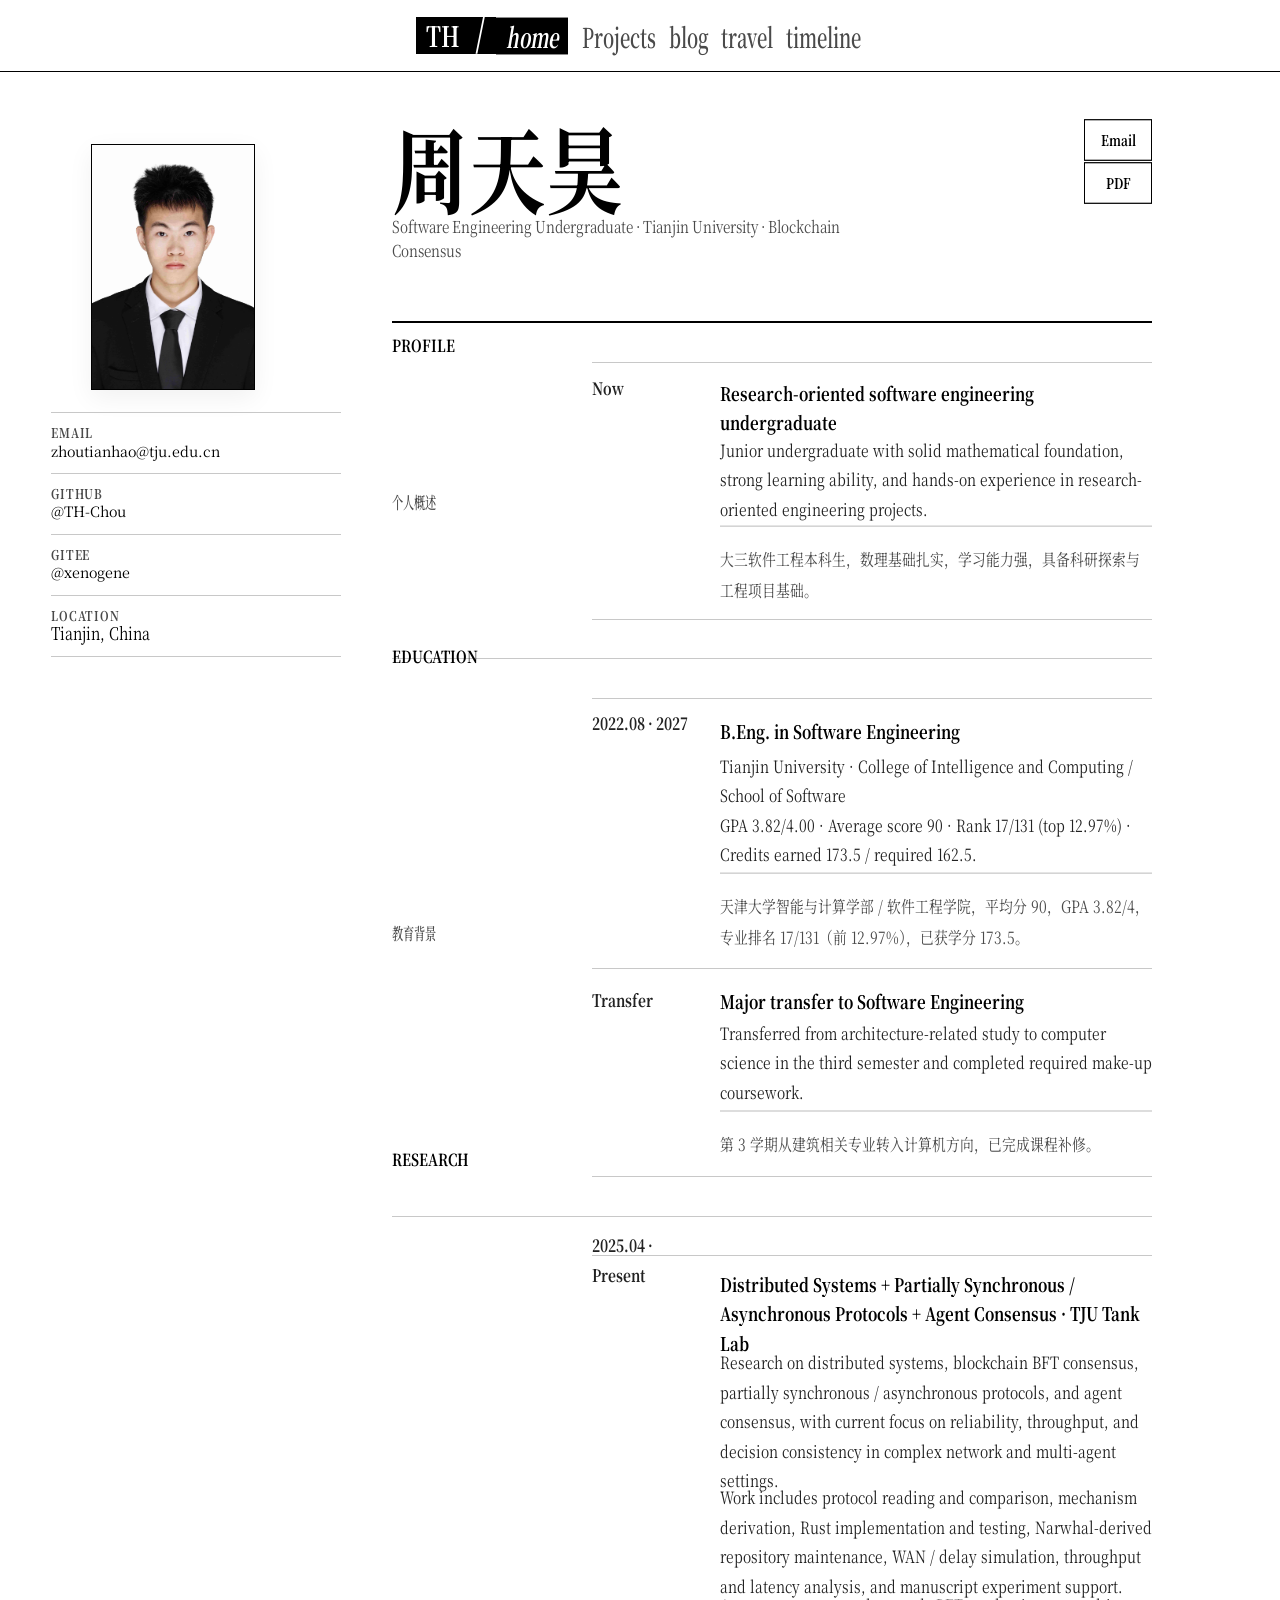
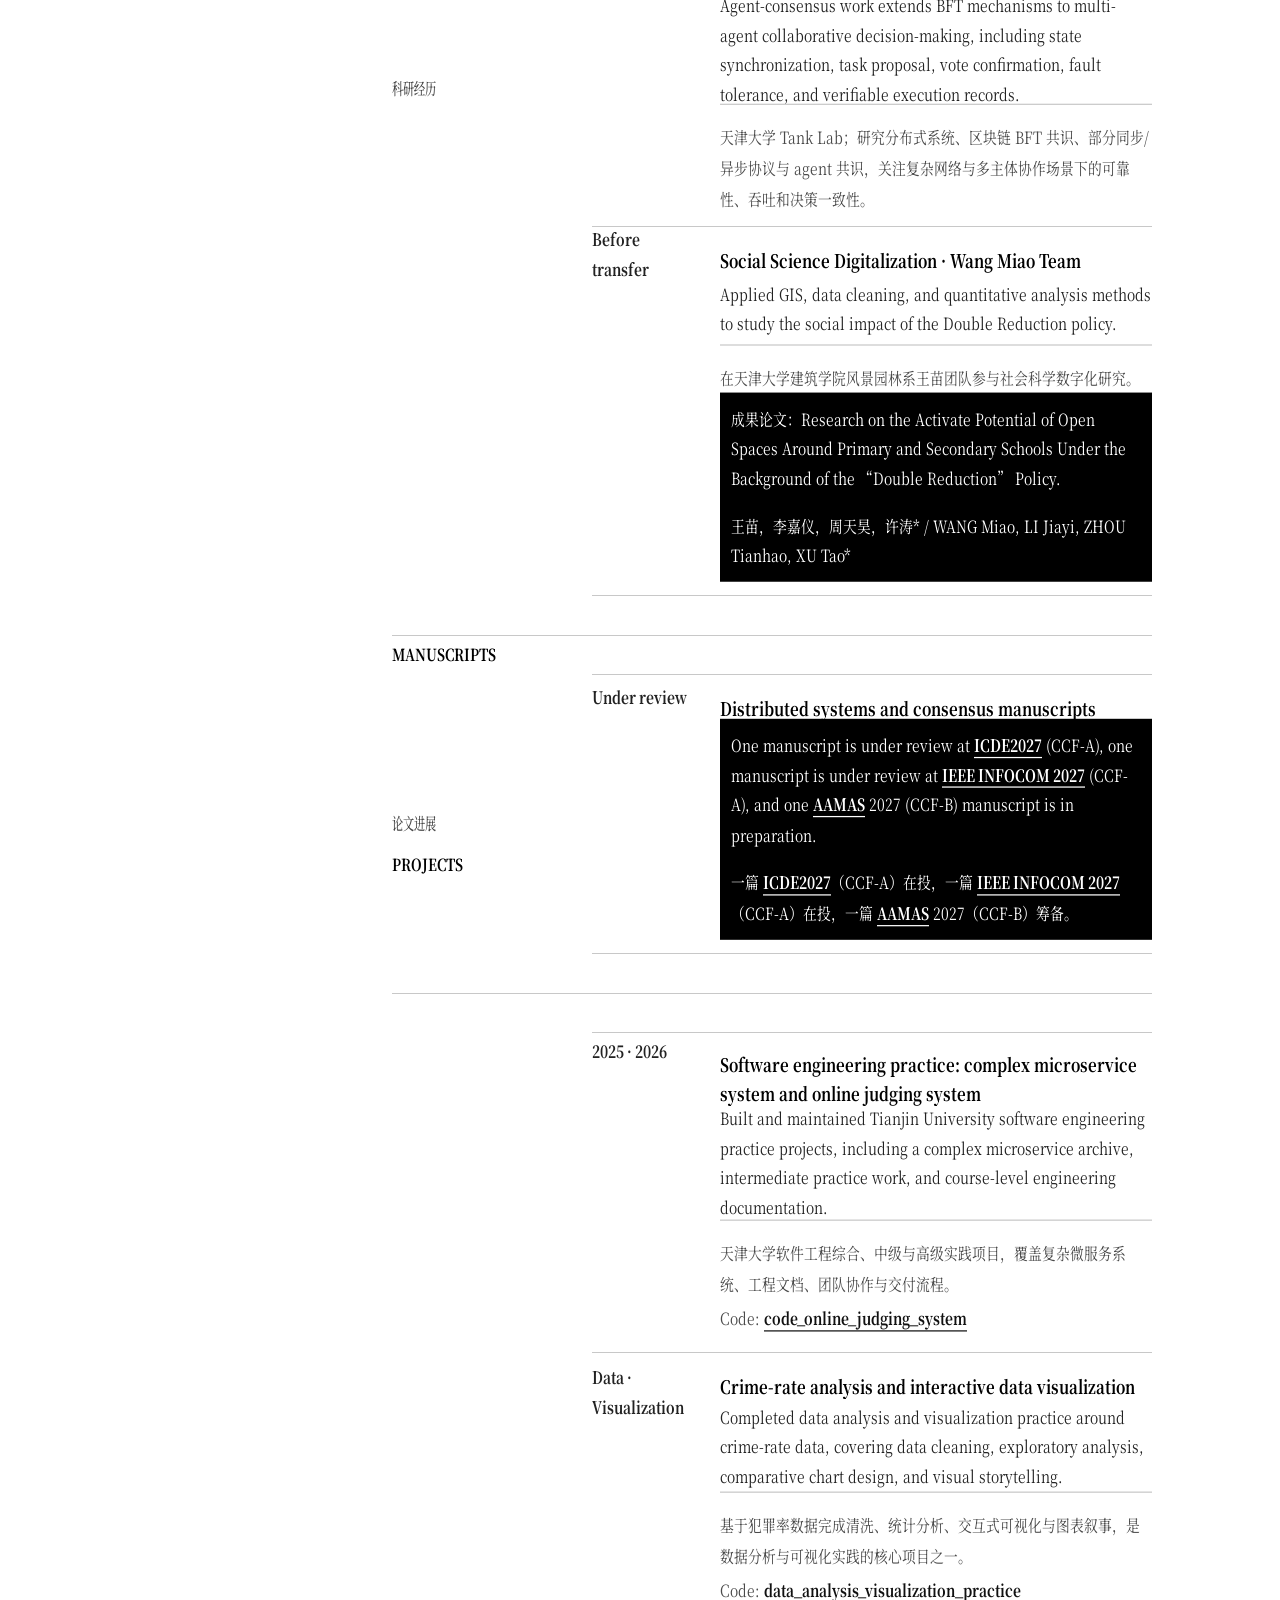
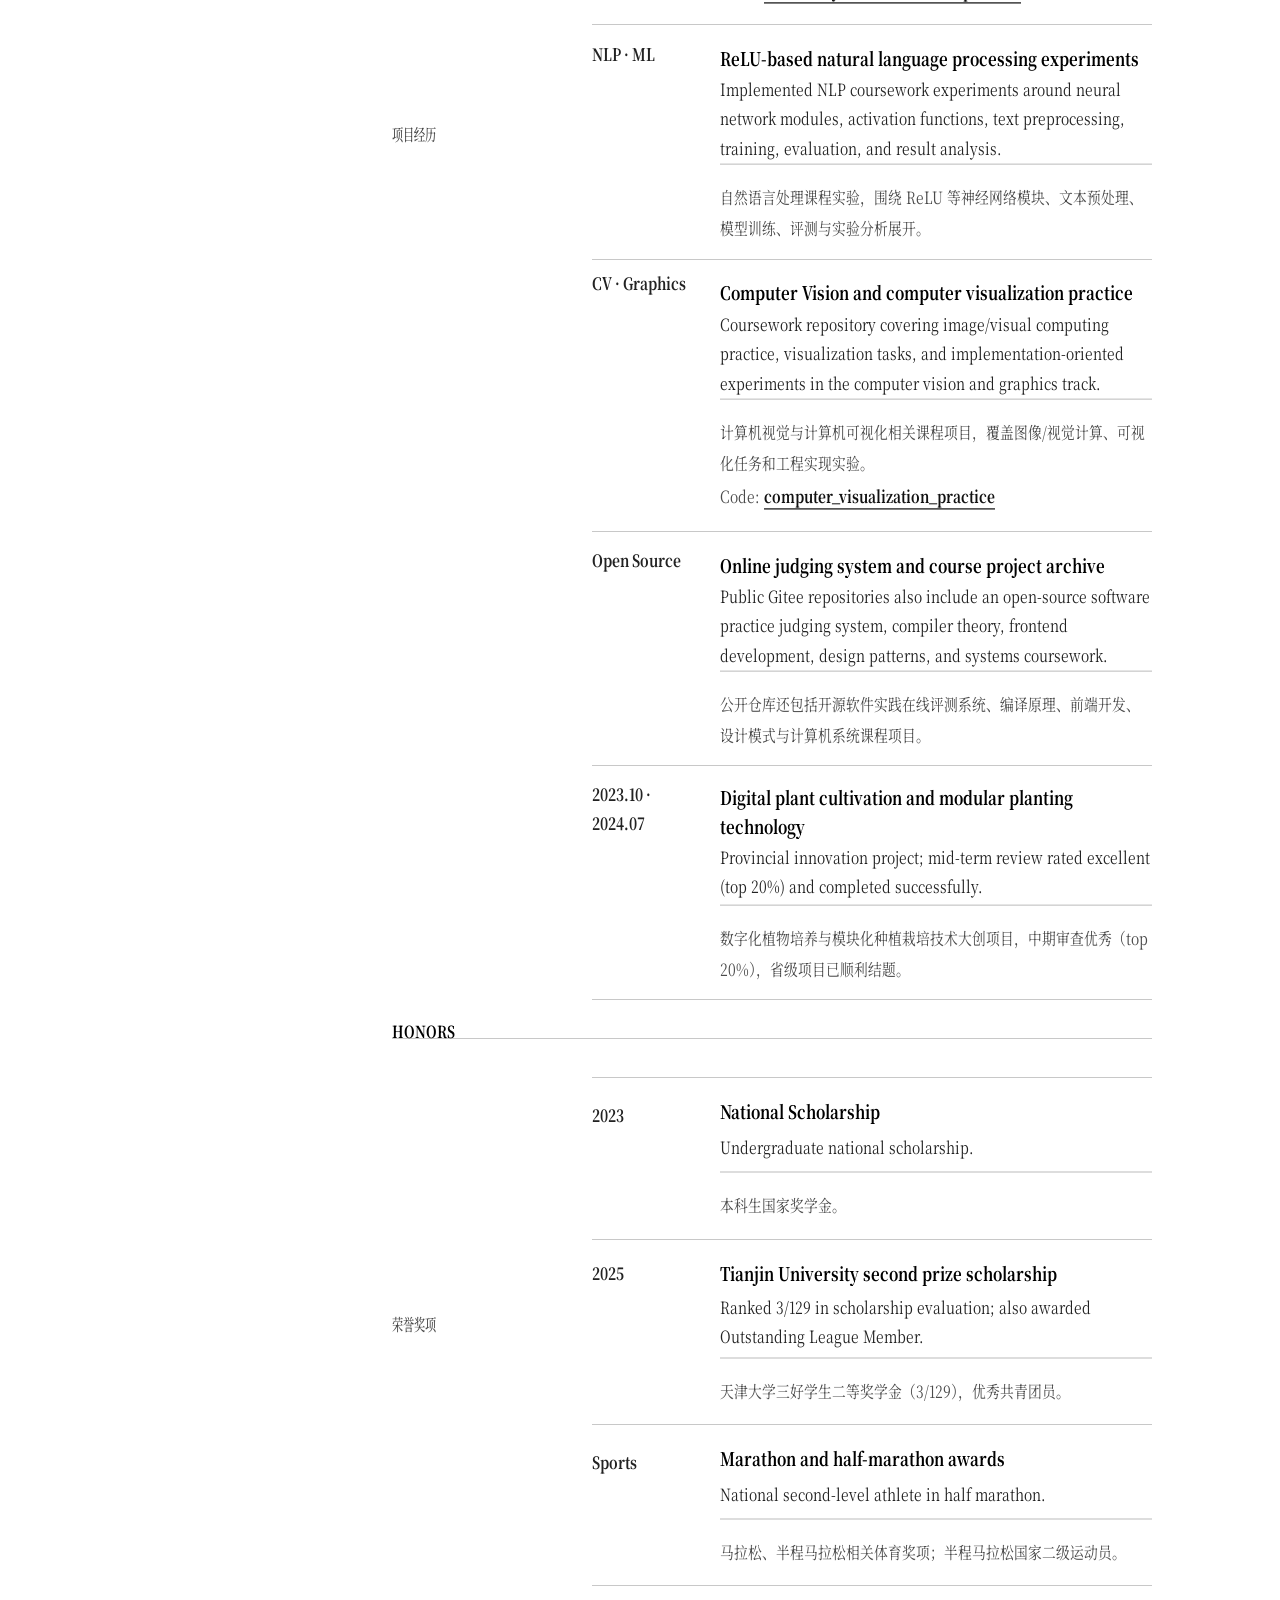
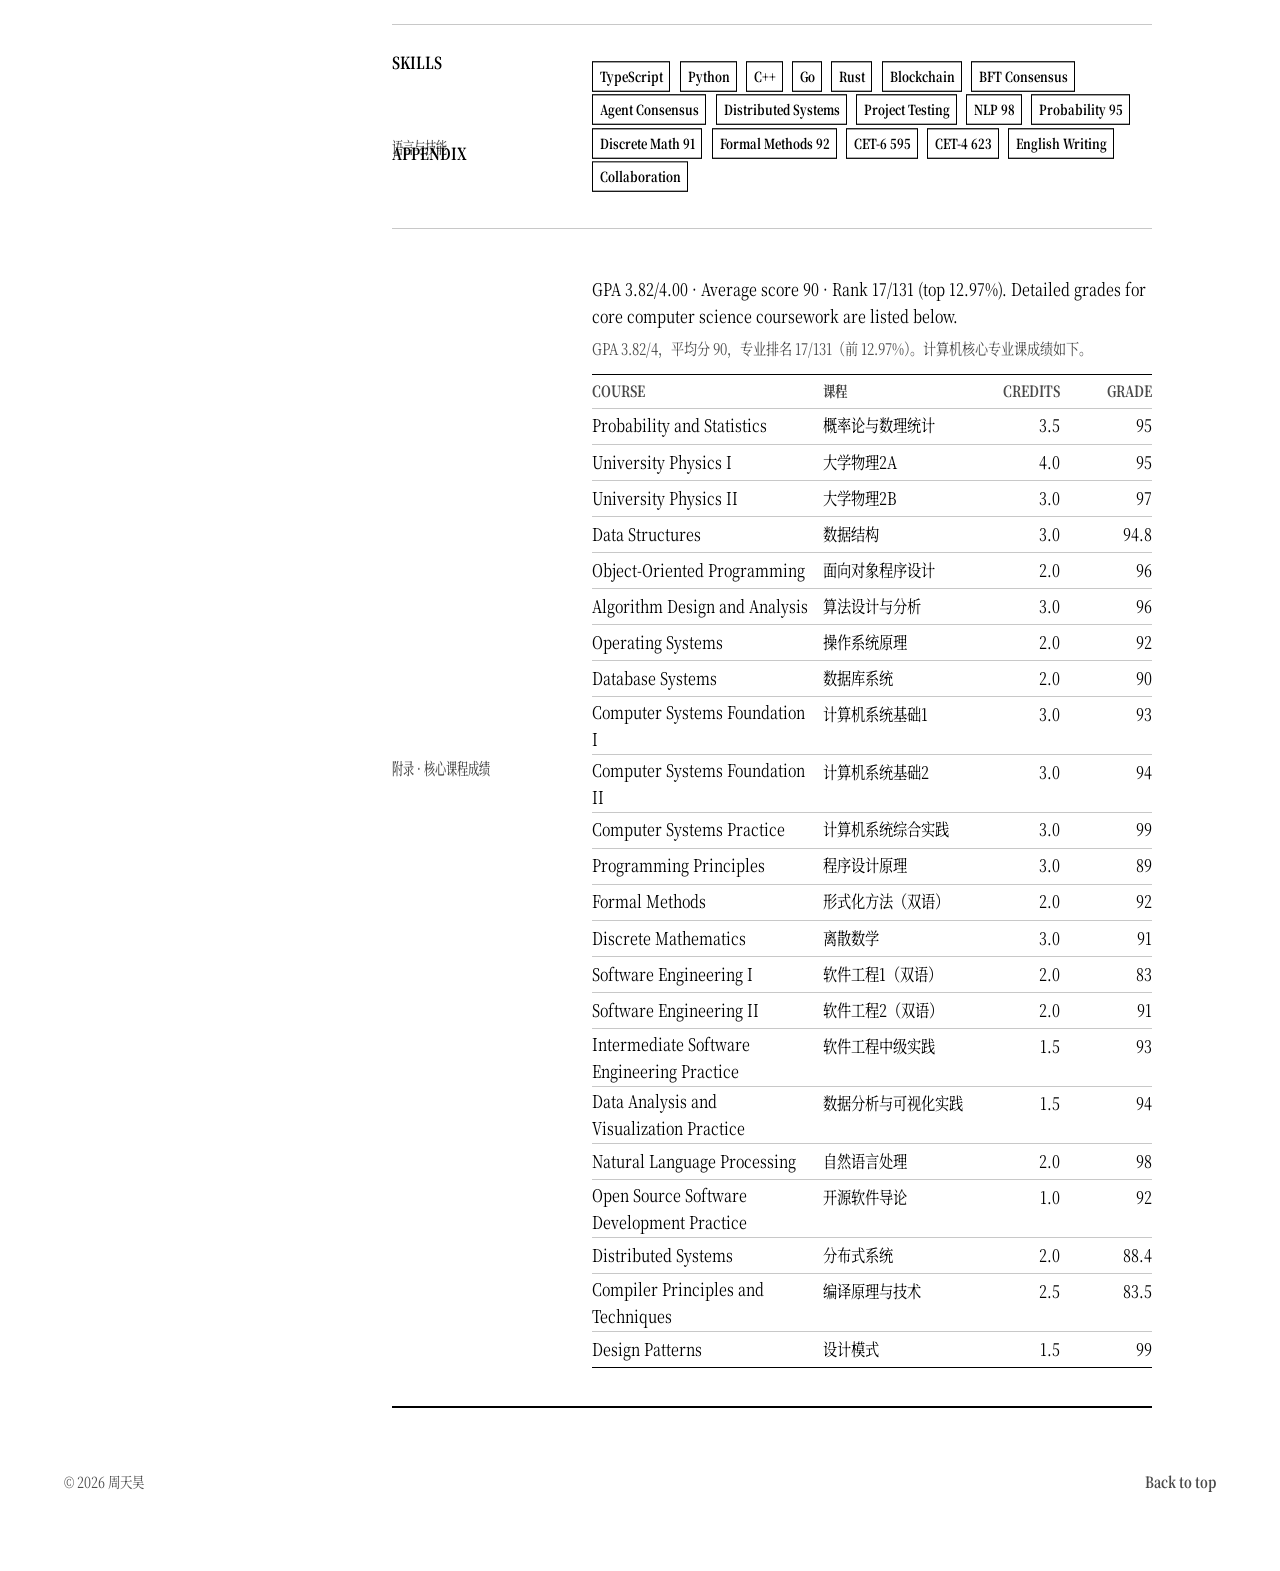
==== commit daa38fab: "Restructure CV layout and rebuild header brand/nav styling" ====
--- a/index.html
+++ b/index.html
@@ -18,7 +18,7 @@
   </head>
   <body data-page="home">
     <header class="site-header" id="top">
-      <a class="brand" href="index.html" aria-label="Home">TH<span>/</span></a>
+      <a class="brand" href="index.html" aria-label="Home"><span class="brand-text"><span class="brand-th">TH</span><span class="brand-slash">/</span></span></a>
       <nav class="nav" aria-label="Primary navigation">
         <a class="is-active nav-link" href="index.html" aria-current="page" data-short="home" data-route="home">Home</a>
         <a class="nav-link" href="projects.html" data-short="Projects" data-route="Projects">Projects</a>
@@ -53,468 +53,454 @@
 
       <section class="content page-enter cv-content">
         <section class="cv-hero">
-                <div>
-                  <h1>周天昊</h1>
-                  <p>Software Engineering Undergraduate · Tianjin University · Blockchain Consensus</p>
-                </div>
-                <div class="hero-actions" aria-label="Contact and resume downloads">
-                  <a class="button" href="mailto:zhoutianhao@tju.edu.cn" aria-label="Contact by email">Email</a>
-                  <a class="button" href="assets/resume.pdf" download>PDF</a>
-                </div>
-              </section>
-
-              <section class="cv-section">
-                <h2>Profile <span class="cn-label">个人概述</span></h2>
-                <div class="cv-list stagger-list">
-                  <article class="cv-item">
-                    <p class="cv-time">Now</p>
-                    <div>
-                      <h3>Research-oriented software engineering undergraduate</h3>
-                      <p>
-                        Junior undergraduate with solid mathematical foundation, strong
-                        learning ability, and hands-on experience in research-oriented
-                        engineering projects.
-                      </p>
-                      <p class="cn-line">
-                        大三软件工程本科生，数理基础扎实，学习能力强，具备科研探索与工程项目基础。
-                      </p>
-                    </div>
-                  </article>
-                </div>
-              </section>
-
-              <section class="cv-section">
-                <h2>Education <span class="cn-label">教育背景</span></h2>
-                <div class="cv-list stagger-list">
-                  <article class="cv-item">
-                    <p class="cv-time">2022.08 · 2027</p>
-                    <div>
-                      <h3>B.Eng. in Software Engineering</h3>
-                      <p>Tianjin University · College of Intelligence and Computing / School of Software</p>
-                      <p>
-                        GPA 3.82/4.00 · Average score 90 · Rank 17/131
-                        (top 12.97%) · Credits earned 173.5 / required 162.5.
-                      </p>
-                      <p class="cn-line">
-                        天津大学智能与计算学部 / 软件工程学院，平均分 90，GPA 3.82/4，专业排名 17/131（前 12.97%），已获学分 173.5。
-                      </p>
-                    </div>
-                  </article>
-                  <article class="cv-item">
-                    <p class="cv-time">Transfer</p>
-                    <div>
-                      <h3>Major transfer to Software Engineering</h3>
-                      <p>
-                        Transferred from architecture-related study to computer science
-                        in the third semester and completed required make-up coursework.
-                      </p>
-                      <p class="cn-line">第 3 学期从建筑相关专业转入计算机方向，已完成课程补修。</p>
-                    </div>
-                  </article>
-                </div>
-              </section>
-
-              <section class="cv-section">
-                <h2>Research <span class="cn-label">科研经历</span></h2>
-                <div class="cv-list stagger-list">
-                  <article class="cv-item">
-                    <p class="cv-time">2025.04 · Present</p>
-                    <div>
-                      <h3>Distributed Systems + Partially Synchronous / Asynchronous Protocols + Agent Consensus · TJU Tank Lab</h3>
-                      <p>
-                        Research on distributed systems, blockchain BFT consensus,
-                        partially synchronous / asynchronous protocols, and agent
-                        consensus, with current focus on reliability, throughput, and
-                        decision consistency in complex network and multi-agent settings.
-                      </p>
-                      <p>
-                        Work includes protocol reading and comparison, mechanism
-                        derivation, Rust implementation and testing, Narwhal-derived
-                        repository maintenance, WAN / delay simulation, throughput and
-                        latency analysis, and manuscript experiment support.
-                      </p>
-                      <p>
-                        Agent-consensus work extends BFT mechanisms to multi-agent
-                        collaborative decision-making, including state synchronization,
-                        task proposal, vote confirmation, fault tolerance, and verifiable
-                        execution records.
-                      </p>
-                      <p class="cn-line">
-                        天津大学 Tank Lab；研究分布式系统、区块链 BFT 共识、部分同步/异步协议与 agent 共识，关注复杂网络与多主体协作场景下的可靠性、吞吐和决策一致性。
-                      </p>
-                    </div>
-                  </article>
-                  <article class="cv-item">
-                    <p class="cv-time">Before transfer</p>
-                    <div>
-                      <h3>Social Science Digitalization · Wang Miao Team</h3>
-                      <p>
-                        Applied GIS, data cleaning, and quantitative analysis methods to
-                        study the social impact of the Double Reduction policy.
-                      </p>
-                      <p class="cn-line">在天津大学建筑学院风景园林系王苗团队参与社会科学数字化研究。</p>
-                      <p class="publication-note highlight-note">
-                        形成科研成果：Research on the Activate Potential of Open Spaces
-                        Around Primary and Secondary Schools Under the Background of the
-                        “Double Reduction” Policy.
-                      </p>
-                      <p class="publication-note cn-line">
-                        王苗，李嘉仪，周天昊，许涛* / WANG Miao, LI Jiayi, ZHOU Tianhao, XU Tao*
-                      </p>
-                    </div>
-                  </article>
-                </div>
-              </section>
-
-              <section class="cv-section">
-                <h2>Manuscripts <span class="cn-label">论文进展</span></h2>
-                <div class="cv-list stagger-list">
-                  <article class="cv-item">
-                    <p class="cv-time">Under review</p>
-                    <div>
-                      <h3>Distributed systems and consensus manuscripts</h3>
-                      <p class="highlight-note">
-                        One manuscript is under review at
-                        <a class="inline-link" href="https://dblp.org/db/conf/icde">ICDE2027</a>
-                        (CCF-A), one manuscript is under review at
-                        <a class="inline-link" href="https://dblp.org/db/conf/infocom">IEEE INFOCOM 2027</a>
-                        (CCF-A), and one
-                        <a class="inline-link" href="https://dblp.org/db/conf/ifaamas">AAMAS</a>
-                        2027 (CCF-B) manuscript is in preparation.
-                      </p>
-                      <p class="cn-line highlight-note">
-                        一篇 <a class="inline-link" href="https://dblp.org/db/conf/icde">ICDE2027</a>（CCF-A）在投，一篇
-                        <a class="inline-link" href="https://dblp.org/db/conf/infocom">IEEE INFOCOM 2027</a>（CCF-A）在投，一篇
-                        <a class="inline-link" href="https://dblp.org/db/conf/ifaamas">AAMAS</a> 2027（CCF-B）筹备。
-                      </p>
-                    </div>
-                  </article>
-                </div>
-              </section>
-
-              <section class="cv-section">
-                <h2>Coursework <span class="cn-label">核心课程</span></h2>
-                <div class="cv-list stagger-list">
-                  <article class="cv-item">
-                    <p class="cv-time">Summary</p>
-                    <div>
-                      <h3>Academic performance overview</h3>
-                      <p>
-                        GPA 3.82/4.00 · Average score 90 · Rank 17/131
-                        (top 12.97%).
-                      </p>
-                      <p>
-                        Detailed grades for core computer science coursework are listed
-                        in the Appendix at the end of this page.
-                      </p>
-                      <p class="cn-line">
-                        GPA 3.82/4，平均分 90，专业排名 17/131（前 12.97%）。计算机核心专业课完整成绩见页面末尾附录。
-                      </p>
-                    </div>
-                  </article>
-                </div>
-              </section>
-
-              <section class="cv-section">
-                <h2>Projects <span class="cn-label">项目经历</span></h2>
-                <div class="cv-list stagger-list">
-                  <article class="cv-item">
-                    <p class="cv-time">2025 · 2026</p>
-                    <div>
-                      <h3>Software engineering practice: complex microservice system and online judging system</h3>
-                      <p>
-                        Built and maintained Tianjin University software engineering
-                        practice projects, including a complex microservice archive,
-                        intermediate practice work, and course-level engineering
-                        documentation.
-                      </p>
-                      <p class="cn-line">天津大学软件工程综合、中级与高级实践项目，覆盖复杂微服务系统、工程文档、团队协作与交付流程。</p>
-                      <p class="publication-note">
-                        Code:
-                        <a class="inline-link" href="https://gitee.com/xenogene/code_online_judging_system">code_online_judging_system</a>
-                      </p>
-                    </div>
-                  </article>
-                  <article class="cv-item">
-                    <p class="cv-time">Data · Visualization</p>
-                    <div>
-                      <h3>Crime-rate analysis and interactive data visualization</h3>
-                      <p>
-                        Completed data analysis and visualization practice around
-                        crime-rate data, covering data cleaning, exploratory analysis,
-                        comparative chart design, and visual storytelling.
-                      </p>
-                      <p class="cn-line">基于犯罪率数据完成清洗、统计分析、交互式可视化与图表叙事，是数据分析与可视化实践的核心项目之一。</p>
-                      <p class="publication-note">
-                        Code:
-                        <a class="inline-link" href="https://gitee.com/xenogene/data_analysis_visualization_practice">data_analysis_visualization_practice</a>
-                      </p>
-                    </div>
-                  </article>
-                  <article class="cv-item">
-                    <p class="cv-time">NLP · ML</p>
-                    <div>
-                      <h3>ReLU-based natural language processing experiments</h3>
-                      <p>
-                        Implemented NLP coursework experiments around neural network
-                        modules, activation functions, text preprocessing, training,
-                        evaluation, and result analysis.
-                      </p>
-                      <p class="cn-line">自然语言处理课程实验，围绕 ReLU 等神经网络模块、文本预处理、模型训练、评测与实验分析展开。</p>
-                    </div>
-                  </article>
-                  <article class="cv-item">
-                    <p class="cv-time">CV · Graphics</p>
-                    <div>
-                      <h3>Computer Vision and computer visualization practice</h3>
-                      <p>
-                        Coursework repository covering image/visual computing practice,
-                        visualization tasks, and implementation-oriented experiments in
-                        the computer vision and graphics track.
-                      </p>
-                      <p class="cn-line">计算机视觉与计算机可视化相关课程项目，覆盖图像/视觉计算、可视化任务和工程实现实验。</p>
-                      <p class="publication-note">
-                        Code:
-                        <a class="inline-link" href="https://gitee.com/xenogene/computer_visualization_practice">computer_visualization_practice</a>
-                      </p>
-                    </div>
-                  </article>
-                  <article class="cv-item">
-                    <p class="cv-time">Open Source</p>
-                    <div>
-                      <h3>Online judging system and course project archive</h3>
-                      <p>
-                        Public Gitee repositories also include an open-source software
-                        practice judging system, compiler theory, frontend development,
-                        design patterns, and systems coursework.
-                      </p>
-                      <p class="cn-line">公开仓库还包括开源软件实践在线评测系统、编译原理、前端开发、设计模式与计算机系统课程项目。</p>
-                    </div>
-                  </article>
-                  <article class="cv-item">
-                    <p class="cv-time">2023.10 · 2024.07</p>
-                    <div>
-                      <h3>Digital plant cultivation and modular planting technology</h3>
-                      <p>
-                        Provincial innovation project; mid-term review rated excellent
-                        (top 20%) and completed successfully.
-                      </p>
-                      <p class="cn-line">数字化植物培养与模块化种植栽培技术大创项目，中期审查优秀（top 20%），省级项目已顺利结题。</p>
-                    </div>
-                  </article>
-                </div>
-              </section>
-
-              <section class="cv-section">
-                <h2>Honors <span class="cn-label">荣誉奖项</span></h2>
-                <div class="cv-list stagger-list">
-                  <article class="cv-item">
-                    <p class="cv-time">2023</p>
-                    <div>
-                      <h3>National Scholarship</h3>
-                      <p>Undergraduate national scholarship.</p>
-                      <p class="cn-line">2025 年度本科生国家奖学金。</p>
-                    </div>
-                  </article>
-                  <article class="cv-item">
-                    <p class="cv-time">2025</p>
-                    <div>
-                      <h3>Tianjin University second prize scholarship</h3>
-                      <p>
-                        Ranked 3/129 in scholarship evaluation; also awarded Outstanding
-                        League Member.
-                      </p>
-                      <p class="cn-line">天津大学三好学生二等奖学金（3/129），优秀共青团员。</p>
-                    </div>
-                  </article>
-                  <article class="cv-item">
-                    <p class="cv-time">Sports</p>
-                    <div>
-                      <h3>Marathon and half-marathon awards</h3>
-                      <p>National second-level athlete in half marathon.</p>
-                      <p class="cn-line">马拉松、半程马拉松相关体育奖项；半程马拉松国家二级运动员。</p>
-                    </div>
-                  </article>
-                </div>
-              </section>
-
-              <section class="cv-section">
-                <h2>Skills <span class="cn-label">语言与技能</span></h2>
-                <div class="skill-grid">
-                  <span>TypeScript</span>
-                  <span>Python</span>
-                  <span>C++</span>
-                  <span>Go</span>
-                  <span>Rust</span>
-                  <span>Blockchain</span>
-                  <span>BFT Consensus</span>
-                  <span>Agent Consensus</span>
-                  <span>Distributed Systems</span>
-                  <span>Project Testing</span>
-                  <span>NLP 98</span>
-                  <span>Probability 95</span>
-                  <span>Discrete Math 91</span>
-                  <span>Formal Methods 92</span>
-                  <span>CET-6 595</span>
-                  <span>CET-4 623</span>
-                  <span>English Writing</span>
-                  <span>Collaboration</span>
-                </div>
-              </section>
-
-              <section class="cv-section appendix-section">
-                <h2>Appendix <span class="cn-label">附录</span></h2>
-                <div>
-                  <h3>Core Computer Science Coursework</h3>
-                  <p class="cn-line">计算机核心专业课成绩</p>
-                  <div class="grade-table" aria-label="Core computer science course grades">
-                    <div class="grade-row grade-head">
-                      <span>Course</span>
-                      <span>课程</span>
-                      <span>Credits</span>
-                      <span>Grade</span>
-                    </div>
-                    <div class="grade-row">
-                      <span>Probability and Statistics</span>
-                      <span>概率论与数理统计</span>
-                      <span>3.5</span>
-                      <span>95</span>
-                    </div>
-                    <div class="grade-row">
-                      <span>University Physics I</span>
-                      <span>大学物理2A</span>
-                      <span>4.0</span>
-                      <span>95</span>
-                    </div>
-                    <div class="grade-row">
-                      <span>University Physics II</span>
-                      <span>大学物理2B</span>
-                      <span>3.0</span>
-                      <span>97</span>
-                    </div>
-                    <div class="grade-row">
-                      <span>Data Structures</span>
-                      <span>数据结构</span>
-                      <span>3.0</span>
-                      <span>94.8</span>
-                    </div>
-                    <div class="grade-row">
-                      <span>Object-Oriented Programming</span>
-                      <span>面向对象程序设计</span>
-                      <span>2.0</span>
-                      <span>96</span>
-                    </div>
-                    <div class="grade-row">
-                      <span>Algorithm Design and Analysis</span>
-                      <span>算法设计与分析</span>
-                      <span>3.0</span>
-                      <span>96</span>
-                    </div>
-                    <div class="grade-row">
-                      <span>Operating Systems</span>
-                      <span>操作系统原理</span>
-                      <span>2.0</span>
-                      <span>92</span>
-                    </div>
-                    <div class="grade-row">
-                      <span>Database Systems</span>
-                      <span>数据库系统</span>
-                      <span>2.0</span>
-                      <span>90</span>
-                    </div>
-                    <div class="grade-row">
-                      <span>Computer Systems Foundation I</span>
-                      <span>计算机系统基础1</span>
-                      <span>3.0</span>
-                      <span>93</span>
-                    </div>
-                    <div class="grade-row">
-                      <span>Computer Systems Foundation II</span>
-                      <span>计算机系统基础2</span>
-                      <span>3.0</span>
-                      <span>94</span>
-                    </div>
-                    <div class="grade-row">
-                      <span>Computer Systems Practice</span>
-                      <span>计算机系统综合实践</span>
-                      <span>3.0</span>
-                      <span>99</span>
-                    </div>
-                    <div class="grade-row">
-                      <span>Programming Principles</span>
-                      <span>程序设计原理</span>
-                      <span>3.0</span>
-                      <span>89</span>
-                    </div>
-                    <div class="grade-row">
-                      <span>Formal Methods</span>
-                      <span>形式化方法（双语）</span>
-                      <span>2.0</span>
-                      <span>92</span>
-                    </div>
-                    <div class="grade-row">
-                      <span>Discrete Mathematics</span>
-                      <span>离散数学</span>
-                      <span>3.0</span>
-                      <span>91</span>
-                    </div>
-                    <div class="grade-row">
-                      <span>Software Engineering I</span>
-                      <span>软件工程1（双语）</span>
-                      <span>2.0</span>
-                      <span>83</span>
-                    </div>
-                    <div class="grade-row">
-                      <span>Software Engineering II</span>
-                      <span>软件工程2（双语）</span>
-                      <span>2.0</span>
-                      <span>91</span>
-                    </div>
-                    <div class="grade-row">
-                      <span>Intermediate Software Engineering Practice</span>
-                      <span>软件工程中级实践</span>
-                      <span>1.5</span>
-                      <span>93</span>
-                    </div>
-                    <div class="grade-row">
-                      <span>Data Analysis and Visualization Practice</span>
-                      <span>数据分析与可视化实践</span>
-                      <span>1.5</span>
-                      <span>94</span>
-                    </div>
-                    <div class="grade-row">
-                      <span>Natural Language Processing</span>
-                      <span>自然语言处理</span>
-                      <span>2.0</span>
-                      <span>98</span>
-                    </div>
-                    <div class="grade-row">
-                      <span>Open Source Software Development Practice</span>
-                      <span>开源软件导论</span>
-                      <span>1.0</span>
-                      <span>92</span>
-                    </div>
-                    <div class="grade-row">
-                      <span>Distributed Systems</span>
-                      <span>分布式系统</span>
-                      <span>2.0</span>
-                      <span>88.4</span>
-                    </div>
-                    <div class="grade-row">
-                      <span>Compiler Principles and Techniques</span>
-                      <span>编译原理与技术</span>
-                      <span>2.5</span>
-                      <span>83.5</span>
-                    </div>
-                    <div class="grade-row">
-                      <span>Design Patterns</span>
-                      <span>设计模式</span>
-                      <span>1.5</span>
-                      <span>99</span>
-                    </div>
-                  </div>
-                </div>
-              </section>
+          <div>
+            <h1>周天昊</h1>
+            <p>Software Engineering Undergraduate · Tianjin University · Blockchain Consensus</p>
+          </div>
+          <div class="hero-actions" aria-label="Contact and resume downloads">
+            <a class="button" href="mailto:zhoutianhao@tju.edu.cn" aria-label="Contact by email">Email</a>
+            <a class="button" href="assets/resume.pdf" download>PDF</a>
+          </div>
+        </section>
+
+        <section class="cv-section">
+          <h2>Profile <span class="cn-label">个人概述</span></h2>
+          <div class="cv-list stagger-list">
+            <article class="cv-item">
+              <p class="cv-time">Now</p>
+              <div>
+                <h3>Research-oriented software engineering undergraduate</h3>
+                <p>
+                  Junior undergraduate with solid mathematical foundation, strong learning ability,
+                  and hands-on experience in research-oriented engineering projects.
+                </p>
+                <p class="cn-line">大三软件工程本科生，数理基础扎实，学习能力强，具备科研探索与工程项目基础。</p>
+              </div>
+            </article>
+          </div>
+        </section>
+
+        <section class="cv-section">
+          <h2>Education <span class="cn-label">教育背景</span></h2>
+          <div class="cv-list stagger-list">
+            <article class="cv-item">
+              <p class="cv-time">2022.08 · 2027</p>
+              <div>
+                <h3>B.Eng. in Software Engineering</h3>
+                <p>Tianjin University · College of Intelligence and Computing / School of Software</p>
+                <p>
+                  GPA 3.82/4.00 · Average score 90 · Rank 17/131 (top 12.97%) · Credits earned
+                  173.5 / required 162.5.
+                </p>
+                <p class="cn-line">
+                  天津大学智能与计算学部 / 软件工程学院，平均分 90，GPA 3.82/4，专业排名
+                  17/131（前 12.97%），已获学分 173.5。
+                </p>
+              </div>
+            </article>
+            <article class="cv-item">
+              <p class="cv-time">Transfer</p>
+              <div>
+                <h3>Major transfer to Software Engineering</h3>
+                <p>
+                  Transferred from architecture-related study to computer science in the third
+                  semester and completed required make-up coursework.
+                </p>
+                <p class="cn-line">第 3 学期从建筑相关专业转入计算机方向，已完成课程补修。</p>
+              </div>
+            </article>
+          </div>
+        </section>
+
+        <section class="cv-section">
+          <h2>Research <span class="cn-label">科研经历</span></h2>
+          <div class="cv-list stagger-list">
+            <article class="cv-item">
+              <p class="cv-time">2025.04 · Present</p>
+              <div>
+                <h3>Distributed Systems + Partially Synchronous / Asynchronous Protocols + Agent Consensus · TJU Tank Lab</h3>
+                <p>
+                  Research on distributed systems, blockchain BFT consensus, partially synchronous /
+                  asynchronous protocols, and agent consensus, with current focus on reliability,
+                  throughput, and decision consistency in complex network and multi-agent settings.
+                </p>
+                <p>
+                  Work includes protocol reading and comparison, mechanism derivation, Rust
+                  implementation and testing, Narwhal-derived repository maintenance, WAN / delay
+                  simulation, throughput and latency analysis, and manuscript experiment support.
+                </p>
+                <p>
+                  Agent-consensus work extends BFT mechanisms to multi-agent collaborative
+                  decision-making, including state synchronization, task proposal, vote confirmation,
+                  fault tolerance, and verifiable execution records.
+                </p>
+                <p class="cn-line">
+                  天津大学 Tank Lab；研究分布式系统、区块链 BFT 共识、部分同步/异步协议与 agent
+                  共识，关注复杂网络与多主体协作场景下的可靠性、吞吐和决策一致性。
+                </p>
+              </div>
+            </article>
+            <article class="cv-item">
+              <p class="cv-time">Before transfer</p>
+              <div>
+                <h3>Social Science Digitalization · Wang Miao Team</h3>
+                <p>
+                  Applied GIS, data cleaning, and quantitative analysis methods to study the social
+                  impact of the Double Reduction policy.
+                </p>
+                <p class="cn-line">在天津大学建筑学院风景园林系王苗团队参与社会科学数字化研究。</p>
+                <p class="publication-note highlight-note">
+                  成果论文：Research on the Activate Potential of Open Spaces Around Primary and
+                  Secondary Schools Under the Background of the “Double Reduction” Policy.
+                </p>
+                <p class="publication-note highlight-note">
+                  王苗，李嘉仪，周天昊，许涛* / WANG Miao, LI Jiayi, ZHOU Tianhao, XU Tao*
+                </p>
+              </div>
+            </article>
+          </div>
+        </section>
+
+        <section class="cv-section">
+          <h2>Manuscripts <span class="cn-label">论文进展</span></h2>
+          <div class="cv-list stagger-list">
+            <article class="cv-item">
+              <p class="cv-time">Under review</p>
+              <div>
+                <h3>Distributed systems and consensus manuscripts</h3>
+                <p class="highlight-note">
+                  One manuscript is under review at
+                  <a class="inline-link" href="https://dblp.org/db/conf/icde">ICDE2027</a>
+                  (CCF-A), one manuscript is under review at
+                  <a class="inline-link" href="https://dblp.org/db/conf/infocom">IEEE INFOCOM 2027</a>
+                  (CCF-A), and one
+                  <a class="inline-link" href="https://dblp.org/db/conf/ifaamas">AAMAS</a>
+                  2027 (CCF-B) manuscript is in preparation.
+                </p>
+                <p class="cn-line highlight-note">
+                  一篇 <a class="inline-link" href="https://dblp.org/db/conf/icde">ICDE2027</a>（CCF-A）在投，一篇
+                  <a class="inline-link" href="https://dblp.org/db/conf/infocom">IEEE INFOCOM 2027</a>（CCF-A）在投，一篇
+                  <a class="inline-link" href="https://dblp.org/db/conf/ifaamas">AAMAS</a> 2027（CCF-B）筹备。
+                </p>
+              </div>
+            </article>
+          </div>
+        </section>
+
+        <section class="cv-section">
+          <h2>Projects <span class="cn-label">项目经历</span></h2>
+          <div class="cv-list stagger-list">
+            <article class="cv-item">
+              <p class="cv-time">2025 · 2026</p>
+              <div>
+                <h3>Software engineering practice: complex microservice system and online judging system</h3>
+                <p>
+                  Built and maintained Tianjin University software engineering practice projects,
+                  including a complex microservice archive, intermediate practice work, and
+                  course-level engineering documentation.
+                </p>
+                <p class="cn-line">
+                  天津大学软件工程综合、中级与高级实践项目，覆盖复杂微服务系统、工程文档、团队协作与交付流程。
+                </p>
+                <p class="publication-note">
+                  Code:
+                  <a class="inline-link" href="https://gitee.com/xenogene/code_online_judging_system">code_online_judging_system</a>
+                </p>
+              </div>
+            </article>
+            <article class="cv-item">
+              <p class="cv-time">Data · Visualization</p>
+              <div>
+                <h3>Crime-rate analysis and interactive data visualization</h3>
+                <p>
+                  Completed data analysis and visualization practice around crime-rate data,
+                  covering data cleaning, exploratory analysis, comparative chart design, and
+                  visual storytelling.
+                </p>
+                <p class="cn-line">
+                  基于犯罪率数据完成清洗、统计分析、交互式可视化与图表叙事，是数据分析与可视化实践的核心项目之一。
+                </p>
+                <p class="publication-note">
+                  Code:
+                  <a class="inline-link" href="https://gitee.com/xenogene/data_analysis_visualization_practice">data_analysis_visualization_practice</a>
+                </p>
+              </div>
+            </article>
+            <article class="cv-item">
+              <p class="cv-time">NLP · ML</p>
+              <div>
+                <h3>ReLU-based natural language processing experiments</h3>
+                <p>
+                  Implemented NLP coursework experiments around neural network modules, activation
+                  functions, text preprocessing, training, evaluation, and result analysis.
+                </p>
+                <p class="cn-line">
+                  自然语言处理课程实验，围绕 ReLU 等神经网络模块、文本预处理、模型训练、评测与实验分析展开。
+                </p>
+              </div>
+            </article>
+            <article class="cv-item">
+              <p class="cv-time">CV · Graphics</p>
+              <div>
+                <h3>Computer Vision and computer visualization practice</h3>
+                <p>
+                  Coursework repository covering image/visual computing practice, visualization
+                  tasks, and implementation-oriented experiments in the computer vision and
+                  graphics track.
+                </p>
+                <p class="cn-line">
+                  计算机视觉与计算机可视化相关课程项目，覆盖图像/视觉计算、可视化任务和工程实现实验。
+                </p>
+                <p class="publication-note">
+                  Code:
+                  <a class="inline-link" href="https://gitee.com/xenogene/computer_visualization_practice">computer_visualization_practice</a>
+                </p>
+              </div>
+            </article>
+            <article class="cv-item">
+              <p class="cv-time">Open Source</p>
+              <div>
+                <h3>Online judging system and course project archive</h3>
+                <p>
+                  Public Gitee repositories also include an open-source software practice judging
+                  system, compiler theory, frontend development, design patterns, and systems
+                  coursework.
+                </p>
+                <p class="cn-line">
+                  公开仓库还包括开源软件实践在线评测系统、编译原理、前端开发、设计模式与计算机系统课程项目。
+                </p>
+              </div>
+            </article>
+            <article class="cv-item">
+              <p class="cv-time">2023.10 · 2024.07</p>
+              <div>
+                <h3>Digital plant cultivation and modular planting technology</h3>
+                <p>
+                  Provincial innovation project; mid-term review rated excellent (top 20%) and
+                  completed successfully.
+                </p>
+                <p class="cn-line">
+                  数字化植物培养与模块化种植栽培技术大创项目，中期审查优秀（top 20%），省级项目已顺利结题。
+                </p>
+              </div>
+            </article>
+          </div>
+        </section>
+
+        <section class="cv-section">
+          <h2>Honors <span class="cn-label">荣誉奖项</span></h2>
+          <div class="cv-list stagger-list">
+            <article class="cv-item">
+              <p class="cv-time">2023</p>
+              <div>
+                <h3>National Scholarship</h3>
+                <p>Undergraduate national scholarship.</p>
+                <p class="cn-line">本科生国家奖学金。</p>
+              </div>
+            </article>
+            <article class="cv-item">
+              <p class="cv-time">2025</p>
+              <div>
+                <h3>Tianjin University second prize scholarship</h3>
+                <p>
+                  Ranked 3/129 in scholarship evaluation; also awarded Outstanding League Member.
+                </p>
+                <p class="cn-line">天津大学三好学生二等奖学金（3/129），优秀共青团员。</p>
+              </div>
+            </article>
+            <article class="cv-item">
+              <p class="cv-time">Sports</p>
+              <div>
+                <h3>Marathon and half-marathon awards</h3>
+                <p>National second-level athlete in half marathon.</p>
+                <p class="cn-line">马拉松、半程马拉松相关体育奖项；半程马拉松国家二级运动员。</p>
+              </div>
+            </article>
+          </div>
+        </section>
+
+        <section class="cv-section">
+          <h2>Skills <span class="cn-label">语言与技能</span></h2>
+          <div class="skill-grid">
+            <span>TypeScript</span>
+            <span>Python</span>
+            <span>C++</span>
+            <span>Go</span>
+            <span>Rust</span>
+            <span>Blockchain</span>
+            <span>BFT Consensus</span>
+            <span>Agent Consensus</span>
+            <span>Distributed Systems</span>
+            <span>Project Testing</span>
+            <span>NLP 98</span>
+            <span>Probability 95</span>
+            <span>Discrete Math 91</span>
+            <span>Formal Methods 92</span>
+            <span>CET-6 595</span>
+            <span>CET-4 623</span>
+            <span>English Writing</span>
+            <span>Collaboration</span>
+          </div>
+        </section>
+
+        <section class="cv-section appendix-section">
+          <h2>Appendix <span class="cn-label">附录 · 核心课程成绩</span></h2>
+          <div>
+            <p>
+              GPA 3.82/4.00 · Average score 90 · Rank 17/131 (top 12.97%). Detailed grades for
+              core computer science coursework are listed below.
+            </p>
+            <p class="cn-line">
+              GPA 3.82/4，平均分 90，专业排名 17/131（前 12.97%）。计算机核心专业课成绩如下。
+            </p>
+            <div class="grade-table" aria-label="Core computer science course grades">
+              <div class="grade-row grade-head">
+                <span>Course</span>
+                <span>课程</span>
+                <span>Credits</span>
+                <span>Grade</span>
+              </div>
+              <div class="grade-row">
+                <span>Probability and Statistics</span>
+                <span>概率论与数理统计</span>
+                <span>3.5</span>
+                <span>95</span>
+              </div>
+              <div class="grade-row">
+                <span>University Physics I</span>
+                <span>大学物理2A</span>
+                <span>4.0</span>
+                <span>95</span>
+              </div>
+              <div class="grade-row">
+                <span>University Physics II</span>
+                <span>大学物理2B</span>
+                <span>3.0</span>
+                <span>97</span>
+              </div>
+              <div class="grade-row">
+                <span>Data Structures</span>
+                <span>数据结构</span>
+                <span>3.0</span>
+                <span>94.8</span>
+              </div>
+              <div class="grade-row">
+                <span>Object-Oriented Programming</span>
+                <span>面向对象程序设计</span>
+                <span>2.0</span>
+                <span>96</span>
+              </div>
+              <div class="grade-row">
+                <span>Algorithm Design and Analysis</span>
+                <span>算法设计与分析</span>
+                <span>3.0</span>
+                <span>96</span>
+              </div>
+              <div class="grade-row">
+                <span>Operating Systems</span>
+                <span>操作系统原理</span>
+                <span>2.0</span>
+                <span>92</span>
+              </div>
+              <div class="grade-row">
+                <span>Database Systems</span>
+                <span>数据库系统</span>
+                <span>2.0</span>
+                <span>90</span>
+              </div>
+              <div class="grade-row">
+                <span>Computer Systems Foundation I</span>
+                <span>计算机系统基础1</span>
+                <span>3.0</span>
+                <span>93</span>
+              </div>
+              <div class="grade-row">
+                <span>Computer Systems Foundation II</span>
+                <span>计算机系统基础2</span>
+                <span>3.0</span>
+                <span>94</span>
+              </div>
+              <div class="grade-row">
+                <span>Computer Systems Practice</span>
+                <span>计算机系统综合实践</span>
+                <span>3.0</span>
+                <span>99</span>
+              </div>
+              <div class="grade-row">
+                <span>Programming Principles</span>
+                <span>程序设计原理</span>
+                <span>3.0</span>
+                <span>89</span>
+              </div>
+              <div class="grade-row">
+                <span>Formal Methods</span>
+                <span>形式化方法（双语）</span>
+                <span>2.0</span>
+                <span>92</span>
+              </div>
+              <div class="grade-row">
+                <span>Discrete Mathematics</span>
+                <span>离散数学</span>
+                <span>3.0</span>
+                <span>91</span>
+              </div>
+              <div class="grade-row">
+                <span>Software Engineering I</span>
+                <span>软件工程1（双语）</span>
+                <span>2.0</span>
+                <span>83</span>
+              </div>
+              <div class="grade-row">
+                <span>Software Engineering II</span>
+                <span>软件工程2（双语）</span>
+                <span>2.0</span>
+                <span>91</span>
+              </div>
+              <div class="grade-row">
+                <span>Intermediate Software Engineering Practice</span>
+                <span>软件工程中级实践</span>
+                <span>1.5</span>
+                <span>93</span>
+              </div>
+              <div class="grade-row">
+                <span>Data Analysis and Visualization Practice</span>
+                <span>数据分析与可视化实践</span>
+                <span>1.5</span>
+                <span>94</span>
+              </div>
+              <div class="grade-row">
+                <span>Natural Language Processing</span>
+                <span>自然语言处理</span>
+                <span>2.0</span>
+                <span>98</span>
+              </div>
+              <div class="grade-row">
+                <span>Open Source Software Development Practice</span>
+                <span>开源软件导论</span>
+                <span>1.0</span>
+                <span>92</span>
+              </div>
+              <div class="grade-row">
+                <span>Distributed Systems</span>
+                <span>分布式系统</span>
+                <span>2.0</span>
+                <span>88.4</span>
+              </div>
+              <div class="grade-row">
+                <span>Compiler Principles and Techniques</span>
+                <span>编译原理与技术</span>
+                <span>2.5</span>
+                <span>83.5</span>
+              </div>
+              <div class="grade-row">
+                <span>Design Patterns</span>
+                <span>设计模式</span>
+                <span>1.5</span>
+                <span>99</span>
+              </div>
+            </div>
+          </div>
+        </section>
       </section>
     </main>
 
--- a/styles.css
+++ b/styles.css
@@ -8,10 +8,13 @@
   --line-strong: #000000;
   --inverse: #ffffff;
   --shadow: 0 8px 24px rgba(0, 0, 0, 0.06);
-  --nav-height: 41.4px;
+  --stretch: 1.23;
+  --logo-stretch: 1.52;
+  --th-stretch: 1.3;
+  --nav-glyph: 1.5;
+  --text-stretch: scaleY(var(--stretch));
+  --nav-box: 30px;
   --serif: "Noto Serif SC", Georgia, "Times New Roman", serif;
-  --text-stretch: scaleY(1.23);
-  --nav-stretch: scaleY(1.48);
 }
 
 * {
@@ -64,53 +67,64 @@
   display: flex;
   align-items: center;
   justify-content: center;
-  gap: 0;
-  min-height: 68px;
-  padding: 0 5vw;
+  flex-wrap: wrap;
+  min-height: 72px;
+  padding: 0.65rem 5vw;
   border-bottom: 1px solid var(--ink);
   background: rgba(255, 255, 255, 0.94);
   backdrop-filter: blur(14px);
   animation: header-drop 520ms ease both;
 }
 
+.nav a {
+  transform: var(--text-stretch);
+  transform-origin: center;
+}
+
 .brand {
   display: inline-flex;
-  width: auto;
-  min-width: 0;
-  height: var(--nav-height);
   align-items: center;
   justify-content: center;
-  gap: 0;
-  border: 0;
-  background: transparent;
-  color: var(--ink);
+  height: calc(var(--nav-box) * var(--stretch));
+  padding: 0 0.62rem;
+  background: var(--ink);
+  color: var(--inverse);
   font-family: var(--serif);
   font-weight: 700;
-  font-size: 1.05rem;
+  font-size: 1.12rem;
   line-height: 1;
-  padding: 0;
-  transform: var(--nav-stretch);
-  transform-origin: left center;
-  transition: transform 180ms ease, background 180ms ease, color 180ms ease;
-}
-
-.brand span {
-  color: var(--ink);
+  transform: none;
+}
+
+.brand-text {
+  display: inline-block;
+  transform: translateY(-0.13em);
+}
+
+.brand-th {
+  display: inline-block;
+  font-size: 1.2em;
+  transform: scaleY(var(--th-stretch));
+}
+
+.brand-slash {
+  display: inline-block;
+  margin-left: 0.5em;
+  font-size: 1.6em;
+  transform: translateY(-0.15em) scaleY(var(--logo-stretch));
 }
 
 .brand:hover {
-  transform: translateY(-1px) var(--nav-stretch);
-  background: transparent;
-  color: var(--ink);
+  color: var(--inverse);
+  opacity: 0.82;
 }
 
 .nav {
   display: flex;
   align-items: center;
-  gap: 0.62rem;
-  color: var(--muted);
+  gap: 0.42rem;
   font-family: var(--serif);
-  font-size: 1.05rem;
+  font-size: 1.14rem;
   font-weight: 600;
   line-height: 1;
 }
@@ -120,21 +134,22 @@
   display: inline-flex;
   align-items: center;
   justify-content: center;
-  min-width: 0;
-  height: var(--nav-height);
-  padding: 0 0.1rem;
-  border: 0;
-  color: var(--muted);
-  transform: var(--nav-stretch);
-  transform-origin: left center;
-  transition: color 180ms ease, background 180ms ease, border-color 180ms ease, transform 180ms ease;
+  height: var(--nav-box);
+  padding: 0 0.18rem;
+  color: var(--muted);
+  transition: color 180ms ease, background 180ms ease;
+}
+
+.nav-label {
+  display: inline-block;
+  transform: scaleY(calc(var(--nav-glyph) / var(--stretch)));
 }
 
 .nav a::after {
   position: absolute;
-  right: 0.72rem;
-  bottom: 0.25rem;
-  left: 0.72rem;
+  right: 0.18rem;
+  bottom: 0.22rem;
+  left: 0.18rem;
   height: 1px;
   background: currentColor;
   content: "";
@@ -145,7 +160,6 @@
 
 .nav a:hover {
   color: var(--ink);
-  transform: translateY(-1px) var(--nav-stretch);
 }
 
 .nav a:hover::after {
@@ -154,7 +168,8 @@
 
 .nav a.is-active {
   order: -1;
-  padding: 0 0.55rem;
+  margin-right: 0.3rem;
+  padding: 0.32rem 0.64rem;
   background: var(--ink);
   color: var(--inverse);
   font-weight: 700;
@@ -165,8 +180,11 @@
 }
 
 .nav a.is-active:hover {
-  background: var(--ink);
   color: var(--inverse);
+}
+
+.nav a.is-active .nav-label {
+  font-style: italic;
 }
 
 .nav a.is-typing::before {
@@ -538,25 +556,25 @@
 .cv-section {
   display: grid;
   grid-template-columns: 10.5rem minmax(0, 1fr);
-  gap: 1.35rem;
-  padding: 1.55rem 0;
+  gap: 2rem;
+  padding: 2.4rem 0;
   border-bottom: 1px solid var(--line);
 }
 
 .cv-section h2 {
   display: grid;
-  gap: 0.35rem;
+  gap: 0.7rem;
   margin: 0;
   font-size: 0.84rem;
-  line-height: 1.45;
+  line-height: 1.6;
   text-transform: uppercase;
 }
 
 .cv-item {
   display: grid;
   grid-template-columns: 6.5rem minmax(0, 1fr);
-  gap: 1rem;
-  padding: 0.85rem 0;
+  gap: 1.5rem;
+  padding: 1.35rem 0;
   border-top: 1px solid var(--line);
 }
 
@@ -572,15 +590,16 @@
 }
 
 .cv-item h3 {
-  margin: 0 0 0.42rem;
+  margin: 0 0 0.7rem;
   font-size: 0.94rem;
-  line-height: 1.45;
+  line-height: 1.6;
 }
 
 .cv-item p {
-  margin: 0.5rem 0 0;
+  margin: 0.72rem 0 0;
   color: #222222;
   font-size: 0.86rem;
+  line-height: 1.75;
 }
 
 .cv-item h3 + p {
@@ -588,19 +607,25 @@
 }
 
 .cv-item .cn-line {
-  margin-top: 0.92rem;
+  margin-top: 1.05rem;
   font-size: 0.86rem;
+  line-height: 1.8;
+}
+
+.cv-item .cn-line:not(.highlight-note) {
+  padding-top: 0.9rem;
+  border-top: 1px solid var(--line);
 }
 
 .publication-note {
-  margin-top: 0.48rem !important;
+  margin-top: 0.85rem !important;
   color: var(--muted) !important;
   font-size: 0.78rem;
 }
 
 .highlight-note {
   display: block;
-  padding: 0.35rem 0.5rem;
+  padding: 0.58rem 0.7rem;
   background: var(--ink);
   color: var(--inverse) !important;
 }
@@ -716,127 +741,135 @@
 
 .travel-layout {
   display: grid;
-  grid-template-columns: minmax(0, 1fr) 13rem;
-  gap: 1rem;
-  padding: 1.2rem 0;
+  grid-template-columns: minmax(0, 1fr) 15rem;
+  gap: 2rem;
+  padding: 2rem 0 2.2rem;
   border-bottom: 1px solid var(--line);
 }
 
 .east-asia-map {
-  min-height: 440px;
+  width: 100%;
+  min-height: 470px;
   border: 1px solid var(--ink);
-  background: #f4f4f4;
-  filter: grayscale(1) contrast(1.08);
+  background: #eeeeee;
+  filter: grayscale(1) contrast(1.04);
 }
 
 .map-note {
-  margin: 0.65rem 0 0;
-  color: var(--muted);
-  font-size: 0.74rem;
+  margin: 0.85rem 0 0;
+  color: var(--muted);
+  font-size: 0.82rem;
+  line-height: 1.7;
 }
 
 .travel-index {
   min-width: 0;
-  padding-left: 1rem;
+  padding: 0.2rem 0 0 1.5rem;
   border-left: 1px solid var(--line);
 }
 
 .travel-index .label {
-  margin-bottom: 0.75rem;
+  margin-bottom: 1.2rem;
 }
 
 .city-list {
   display: grid;
-  gap: 0.35rem;
+  gap: 0.65rem;
 }
 
 .city-list p {
   margin: 0;
-  padding-bottom: 0.35rem;
+  padding-bottom: 0.55rem;
   border-bottom: 1px solid var(--line);
-  font-size: 0.78rem;
+  font-size: 0.86rem;
+  line-height: 1.55;
 }
 
 .city-list strong {
   display: block;
-  font-size: 0.8rem;
+  font-size: 0.92rem;
 }
 
 .city-list span {
   color: var(--muted);
-  font-size: 0.7rem;
+  font-size: 0.77rem;
+  line-height: 1.65;
 }
 
 .travel-photo-grid {
   display: grid;
   grid-template-columns: repeat(3, minmax(0, 1fr));
   gap: 1px;
-  margin-top: 1.2rem;
+  margin-top: 2rem;
   border: 1px solid var(--line);
 }
 
 .travel-photo-grid article {
   min-width: 0;
-  padding: 0.7rem;
+  padding: 1rem;
   background: var(--panel);
 }
 
 .photo-slot {
   display: grid;
-  min-height: 150px;
-  margin-bottom: 0.75rem;
+  min-height: 200px;
+  margin-bottom: 1rem;
   place-items: center;
   border: 1px dashed var(--ink);
   color: var(--muted);
-  font-size: 0.72rem;
+  font-size: 0.8rem;
   letter-spacing: 0.06em;
   text-transform: uppercase;
 }
 
 .travel-photo-grid h2 {
   margin: 0;
-  font-size: 0.95rem;
+  font-size: 1.05rem;
 }
 
 .travel-photo-grid p {
-  margin: 0.35rem 0 0;
-  color: var(--muted);
-  font-size: 0.76rem;
-}
-
-.city-marker-wrapper {
-  background: transparent;
-  border: 0;
-}
-
-.city-marker-dot {
-  display: block;
-  width: 9px;
-  height: 9px;
-  border: 1px solid #ffffff;
-  border-radius: 50%;
-  background: #000000;
-  box-shadow: 0 0 0 1px #000000;
-}
-
-.city-marker-wrapper.international .city-marker-dot {
-  width: 11px;
-  height: 11px;
-  background: #ffffff;
-  border-color: #000000;
+  margin: 0.65rem 0 0;
+  color: var(--muted);
+  font-size: 0.82rem;
+  line-height: 1.65;
+}
+
+.travel-page .page-title {
+  min-height: 250px;
+  padding-bottom: 3.2rem;
 }
 
 .leaflet-container {
+  min-height: 470px;
   font-family: var(--serif);
-  font-size: 0.75rem;
+  font-size: 0.8rem;
+  background: #eeeeee;
+}
+
+.leaflet-control-zoom a {
+  color: #000000 !important;
+  border-radius: 0 !important;
+}
+
+.city-marker {
+  fill: #000000;
+  stroke: #ffffff;
+  stroke-width: 1.5;
+}
+
+.city-marker.international {
+  fill: #ffffff;
+  stroke: #000000;
 }
 
 .leaflet-tooltip.city-label {
-  padding: 0.12rem 0.28rem;
+  padding: 0.16rem 0.34rem;
   border: 1px solid #000000;
   border-radius: 0;
   background: #ffffff;
   color: #000000;
+  font-family: var(--serif);
+  font-size: 0.76rem;
   box-shadow: none;
 }
 
@@ -982,8 +1015,8 @@
 
 @media (max-width: 820px) {
   :root {
-    --text-stretch: scaleY(1.15);
-    --nav-stretch: scaleY(1.37);
+    --stretch: 1.15;
+    --nav-glyph: 1.4;
   }
 
   .site-header {
@@ -991,12 +1024,7 @@
   }
 
   .nav {
-    font-size: 0.98rem;
-  }
-
-  .nav a {
-    padding-right: 0.52rem;
-    padding-left: 0.52rem;
+    font-size: 1.1rem;
   }
 
   .page-shell {
@@ -1045,7 +1073,7 @@
   .cv-section,
   .cv-item {
     grid-template-columns: 1fr;
-    gap: 0.8rem;
+    gap: 1.1rem;
   }
 
   .life-grid {
@@ -1054,6 +1082,8 @@
 
   .travel-layout {
     grid-template-columns: 1fr;
+    gap: 1.4rem;
+    padding: 1.5rem 0 1.8rem;
   }
 
   .travel-index {
@@ -1078,9 +1108,10 @@
 
 @media (max-width: 560px) {
   :root {
-    --text-stretch: scaleY(1.09);
-    --nav-stretch: scaleY(1.29);
-    --nav-height: 36.8px;
+    --stretch: 1.09;
+    --logo-stretch: 1.38;
+    --nav-glyph: 1.34;
+    --nav-box: 27px;
   }
 
   .site-header {
@@ -1091,23 +1122,19 @@
   }
 
   .brand {
-    min-width: 0;
-    height: var(--nav-height);
-    padding: 0;
+    font-size: 1rem;
   }
 
   .nav {
-    display: flex;
     flex-wrap: wrap;
     justify-content: center;
-    gap: 0.08rem 0.34rem;
-    font-size: 0.9rem;
-  }
-
-  .nav a {
-    min-width: 0;
-    height: var(--nav-height);
-    padding: 0 0.08rem;
+    gap: 0.05rem 0.3rem;
+    font-size: 1.01rem;
+  }
+
+  .nav a.is-active {
+    margin-right: 0.16rem;
+    padding: 0 0.5rem;
   }
 
   .page-shell,
@@ -1151,7 +1178,7 @@
   .cv-item p,
   .course-grid p {
     font-size: 0.86rem;
-    line-height: 1.58;
+    line-height: 1.72;
   }
 
   .cv-hero p:not(.eyebrow) {
@@ -1169,7 +1196,11 @@
   }
 
   .cv-section {
-    padding: 1.25rem 0;
+    padding: 1.8rem 0;
+  }
+
+  .cv-item {
+    padding: 1rem 0;
   }
 
   .profile-block {
@@ -1212,7 +1243,12 @@
   }
 
   .east-asia-map {
-    min-height: 330px;
+    min-height: 0;
+    height: 370px;
+  }
+
+  .leaflet-container {
+    min-height: 370px;
   }
 
   .timeline-dense .timeline-item {
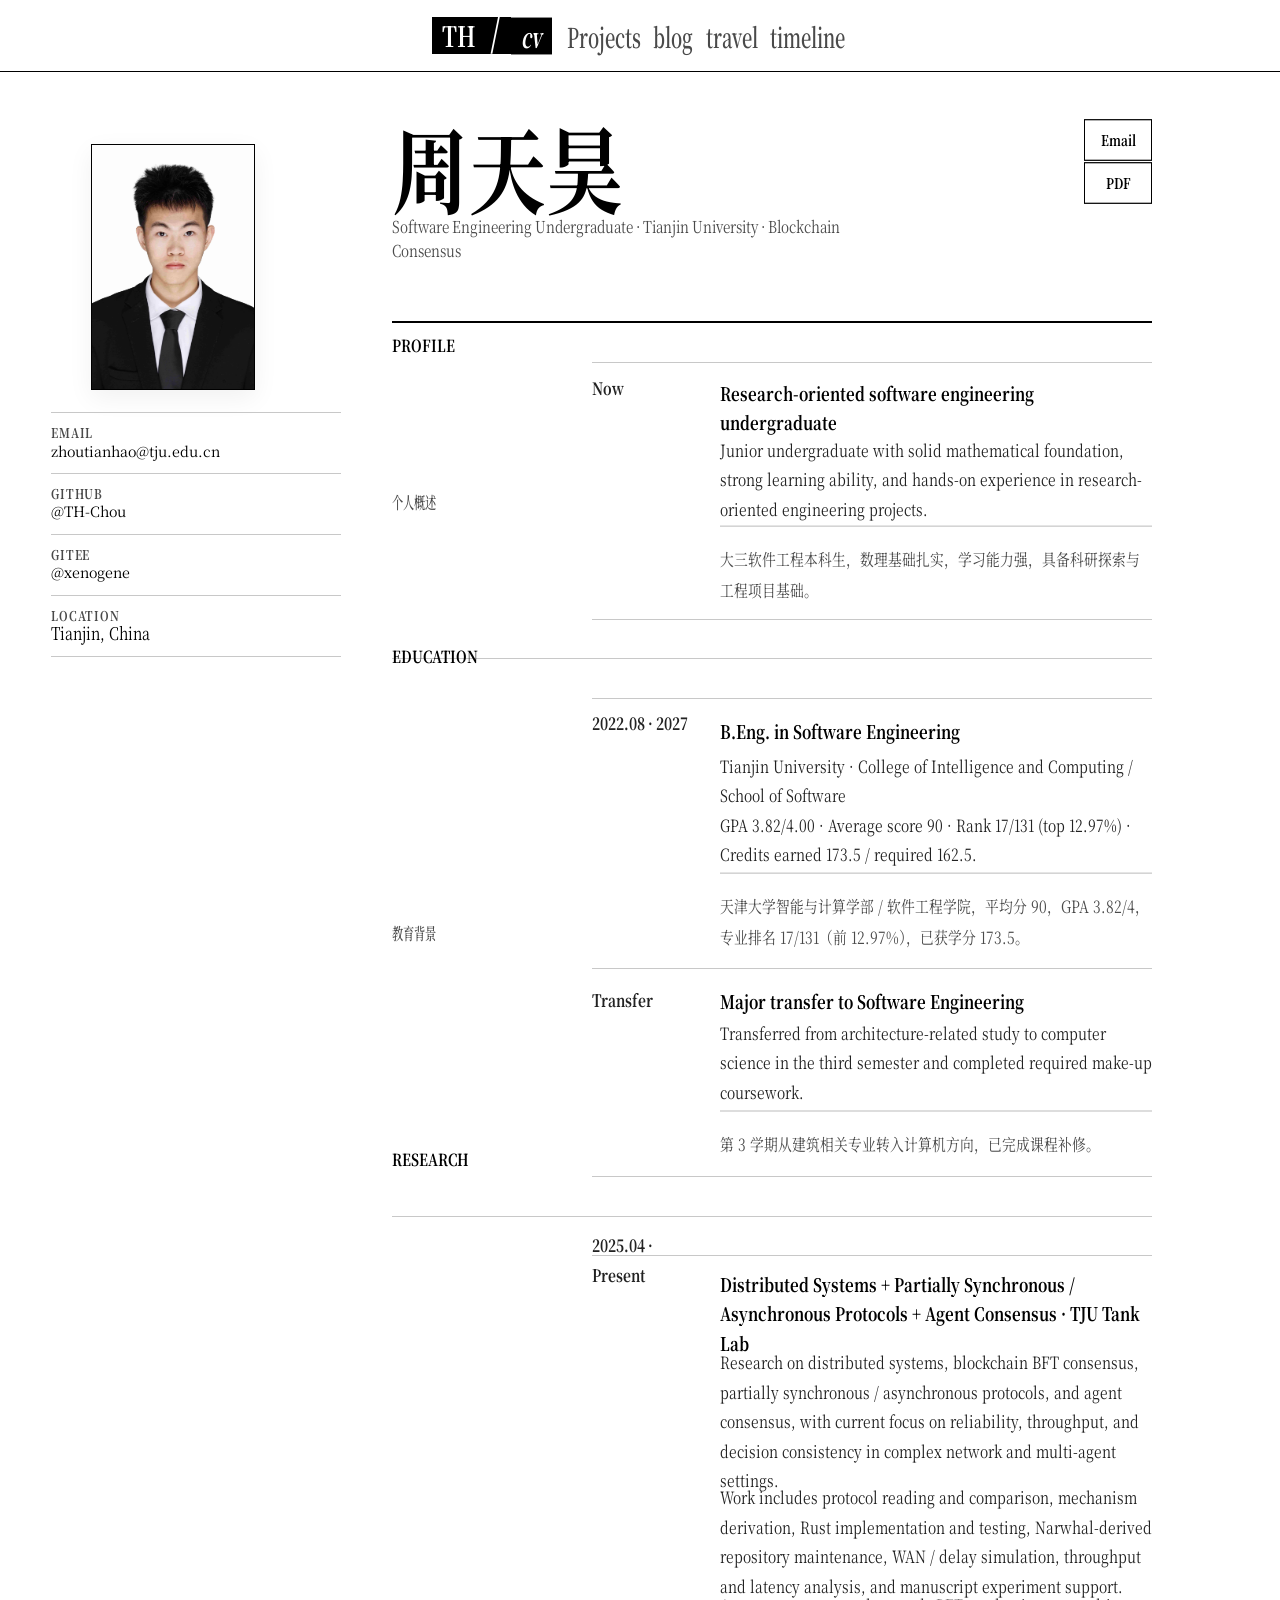
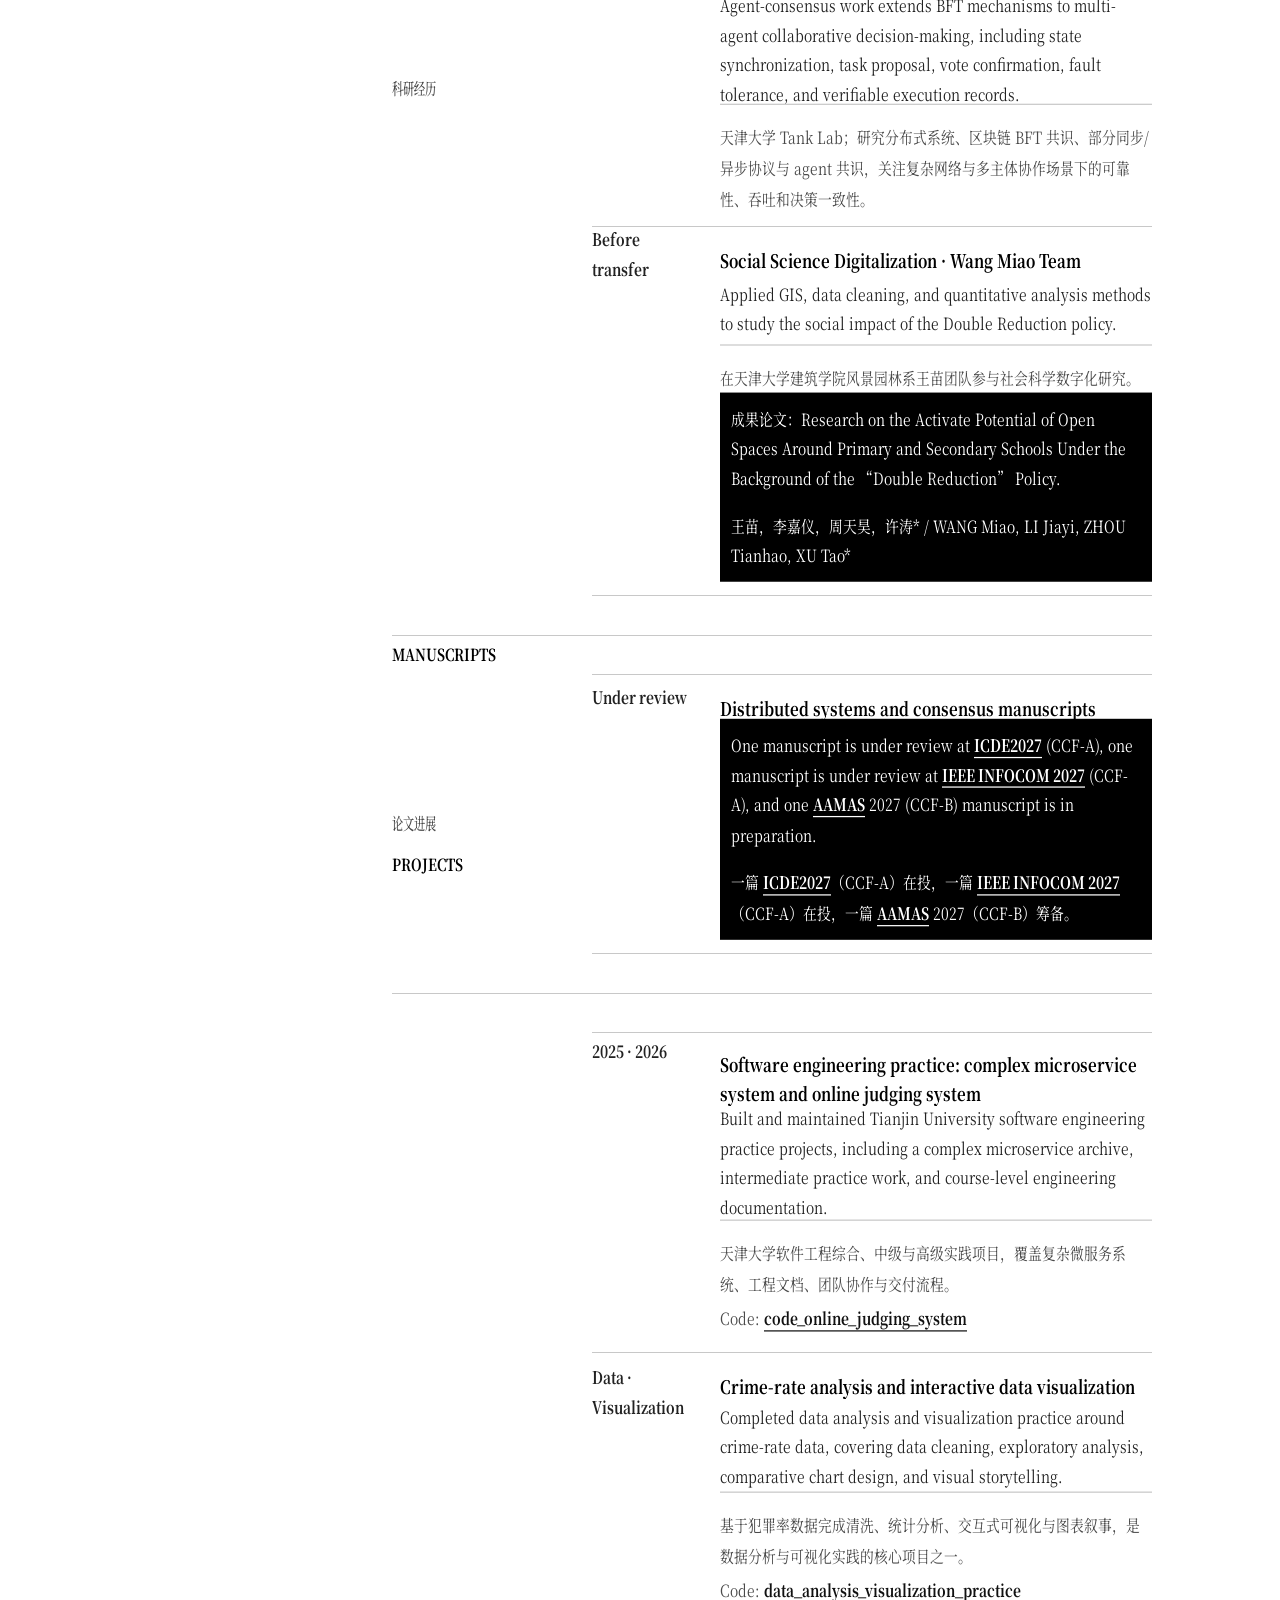
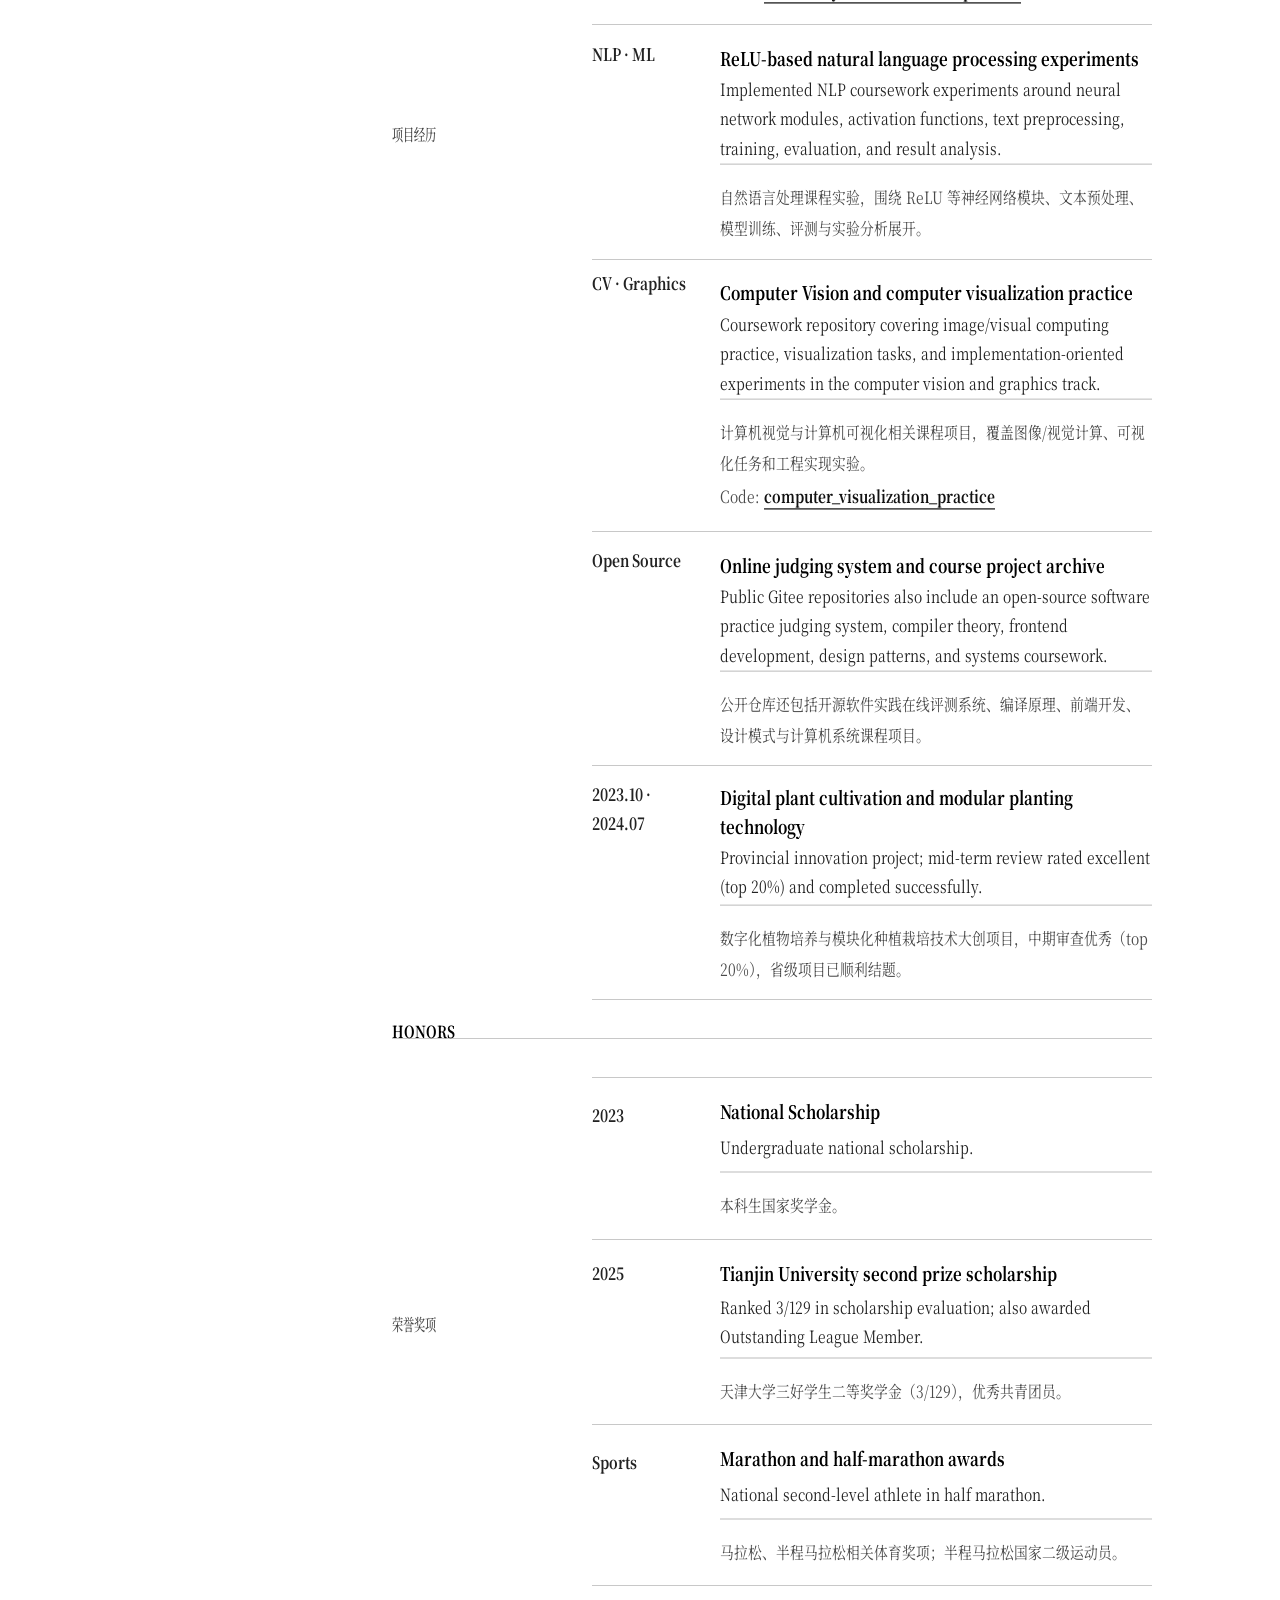
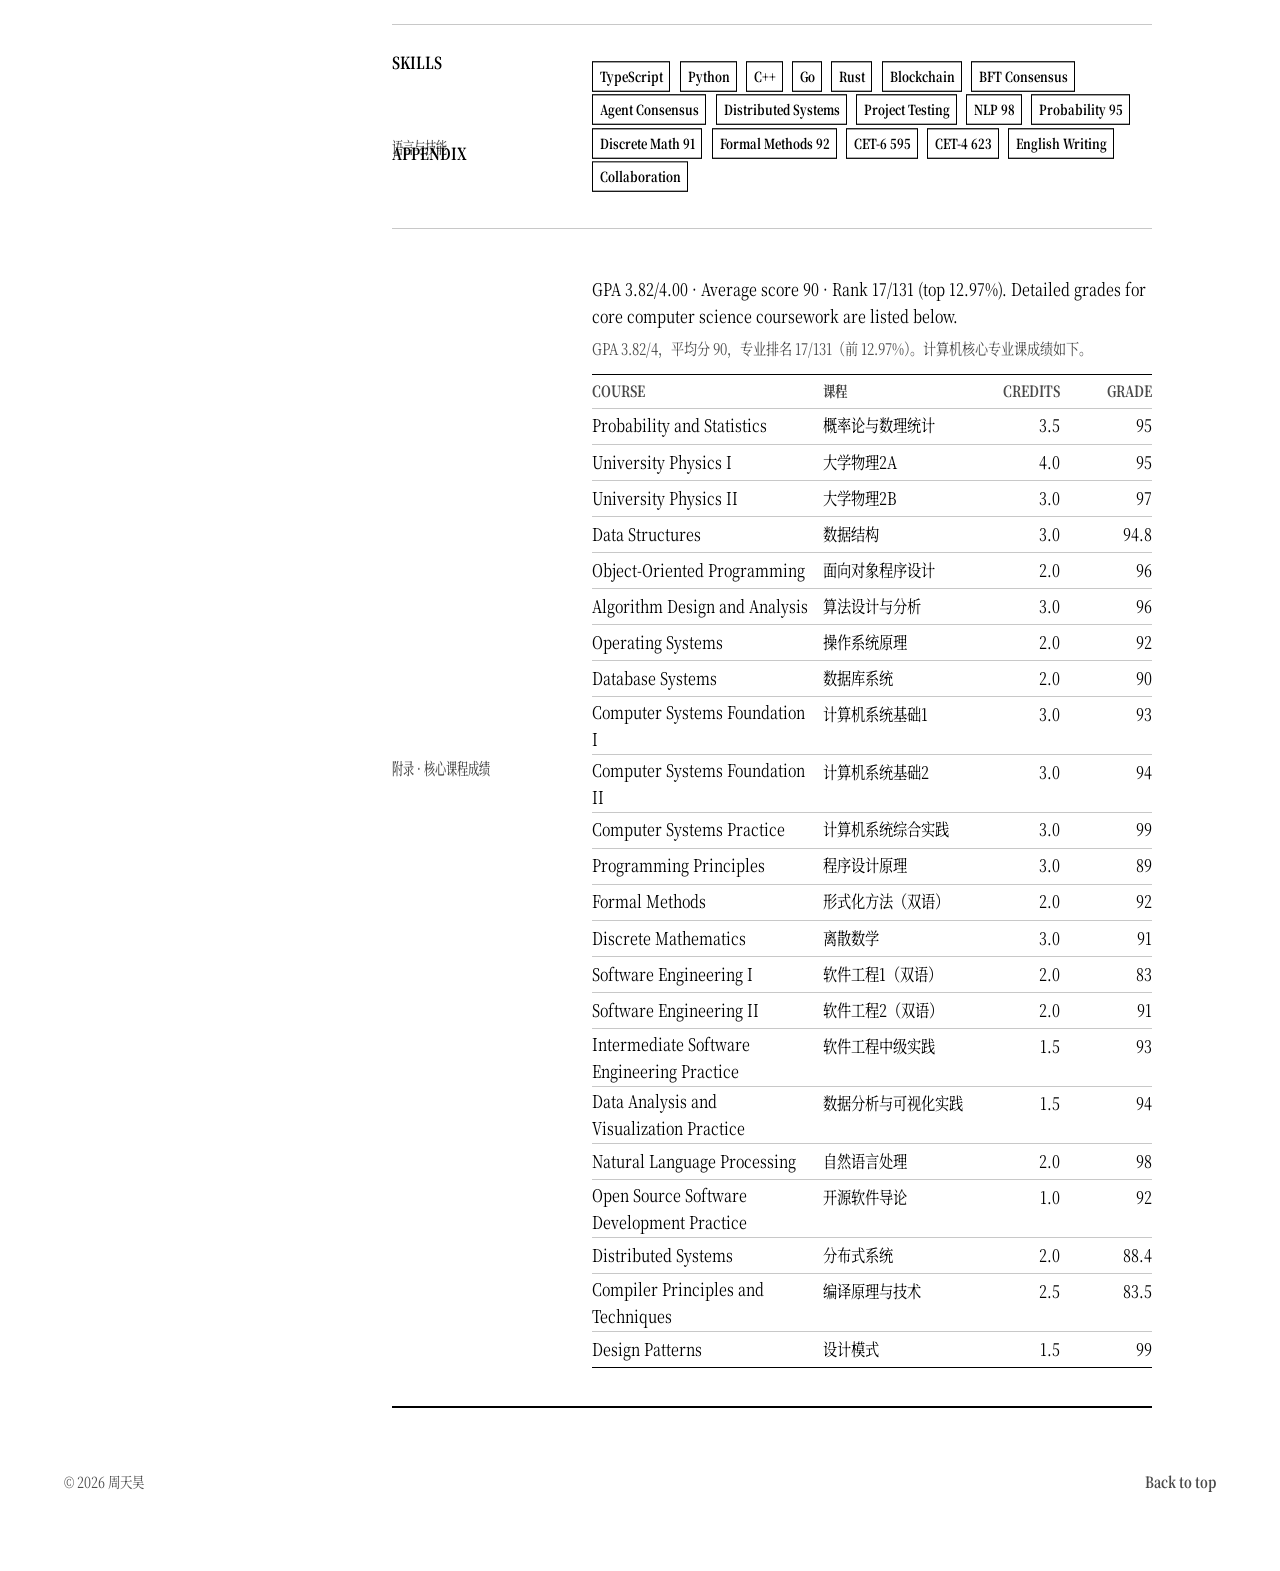
==== commit 8459e0f7: "Update rank, rename nav to cv, trim travel subtitle and profile" ====
--- a/index.html
+++ b/index.html
@@ -20,7 +20,7 @@
     <header class="site-header" id="top">
       <a class="brand" href="index.html" aria-label="Home"><span class="brand-text"><span class="brand-th">TH</span><span class="brand-slash">/</span></span></a>
       <nav class="nav" aria-label="Primary navigation">
-        <a class="is-active nav-link" href="index.html" aria-current="page" data-short="home" data-route="home">Home</a>
+        <a class="is-active nav-link" href="index.html" aria-current="page" data-short="cv" data-route="cv">cv</a>
         <a class="nav-link" href="projects.html" data-short="Projects" data-route="Projects">Projects</a>
         <a class="nav-link" href="writing.html" data-short="blog" data-route="blog">Blog</a>
         <a class="nav-link" href="travel.html" data-short="travel" data-route="travel">Travel</a>
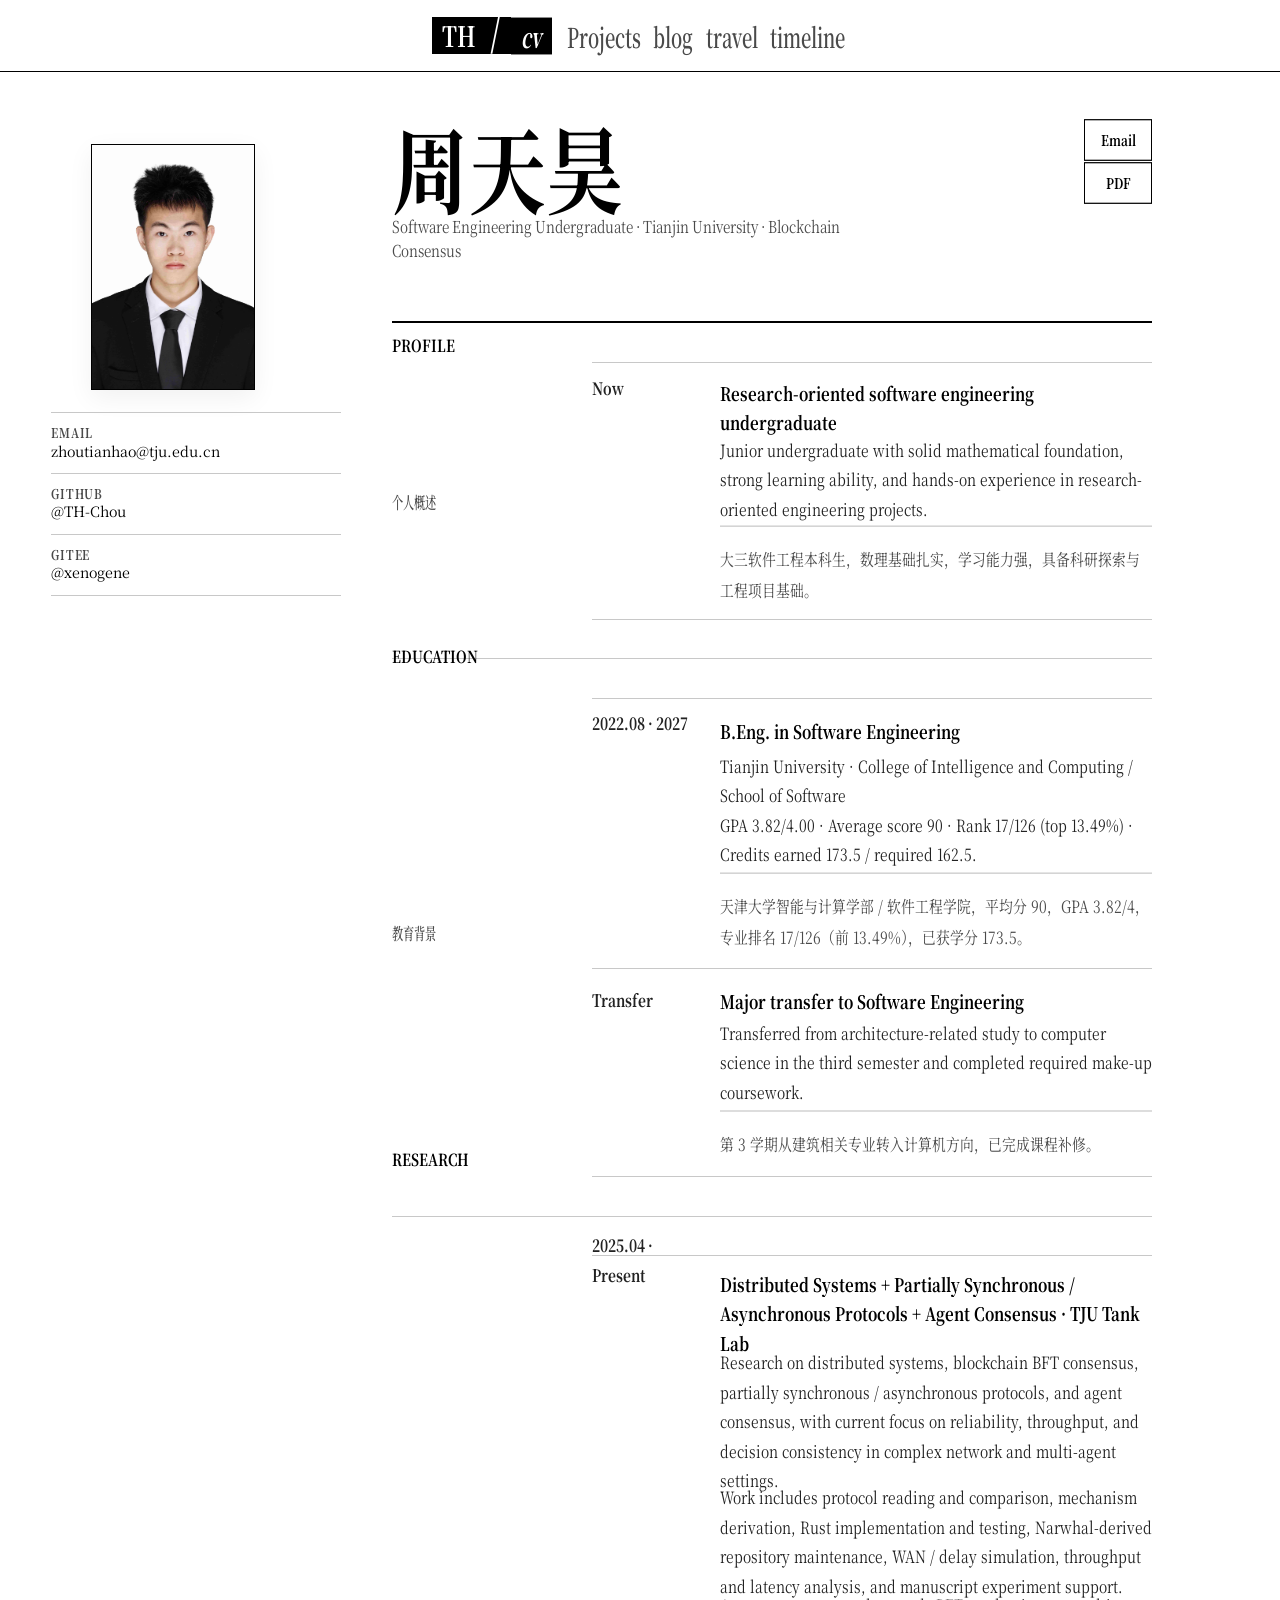
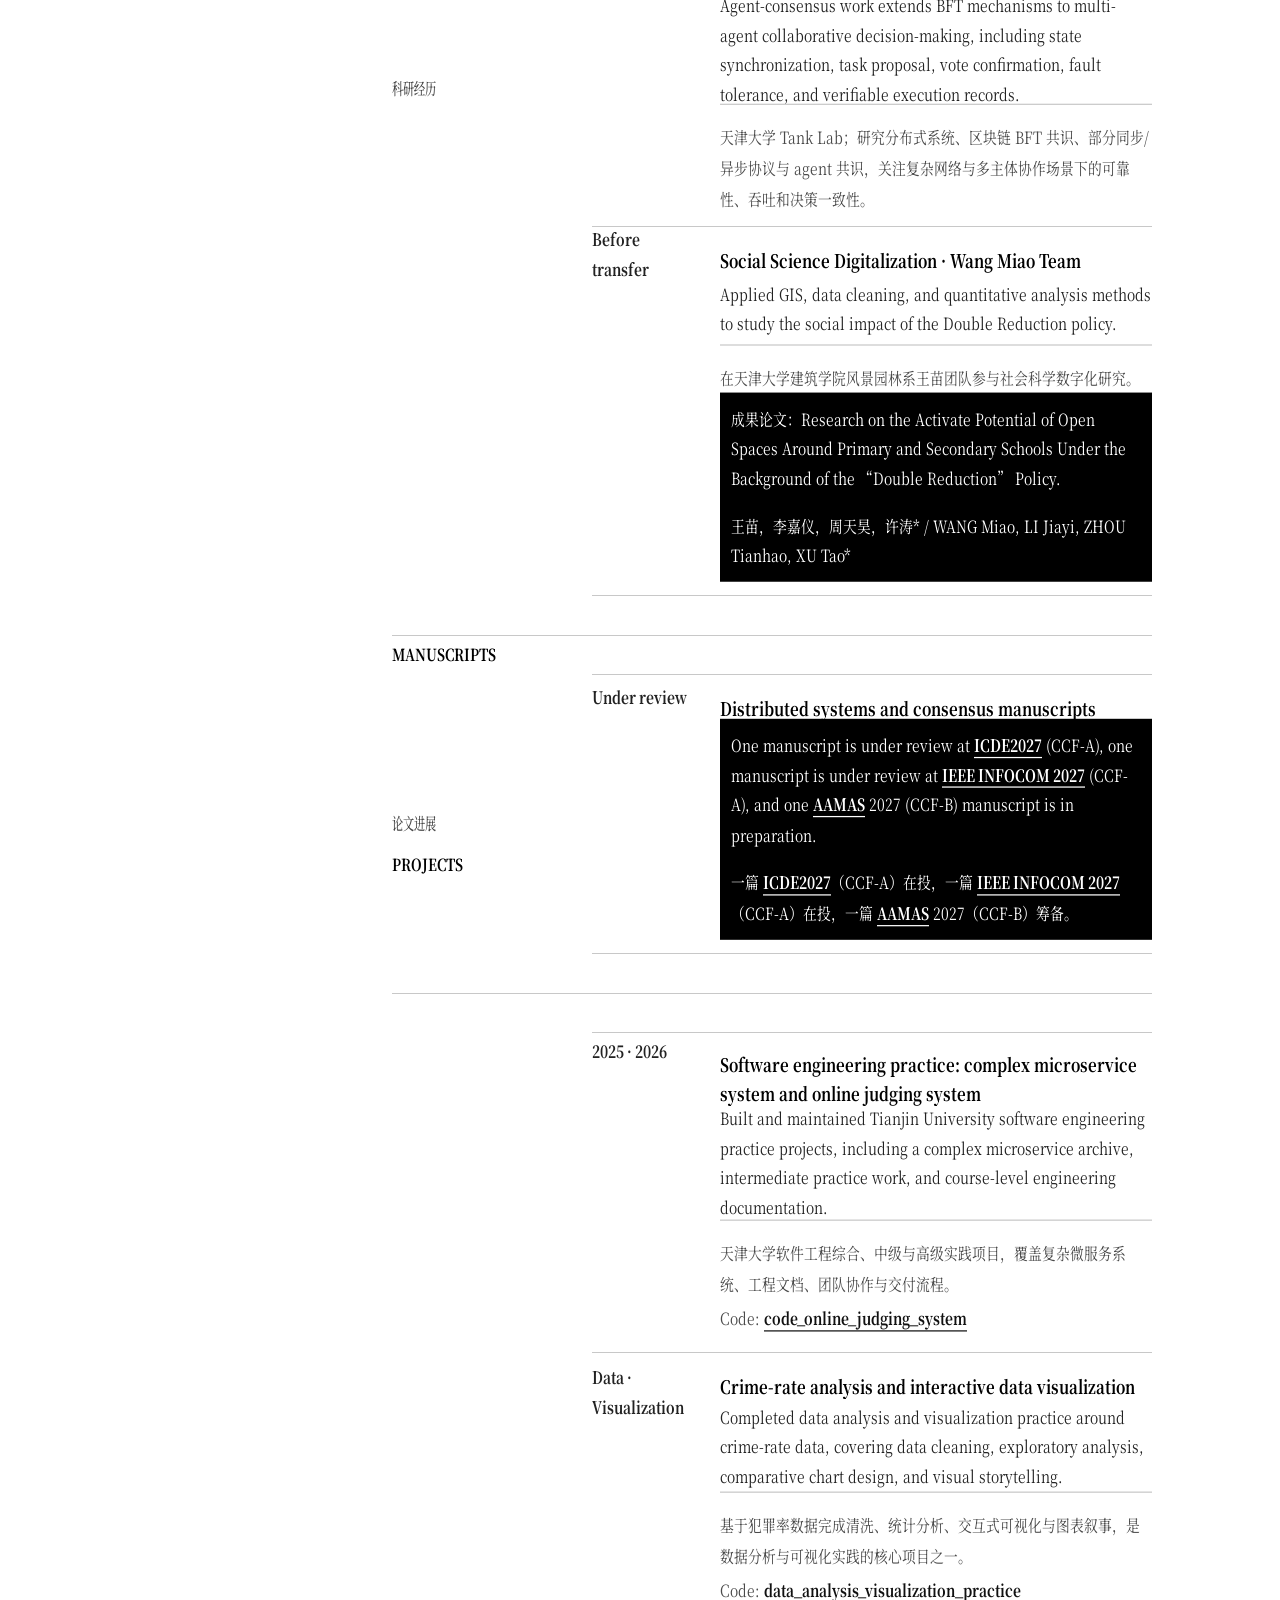
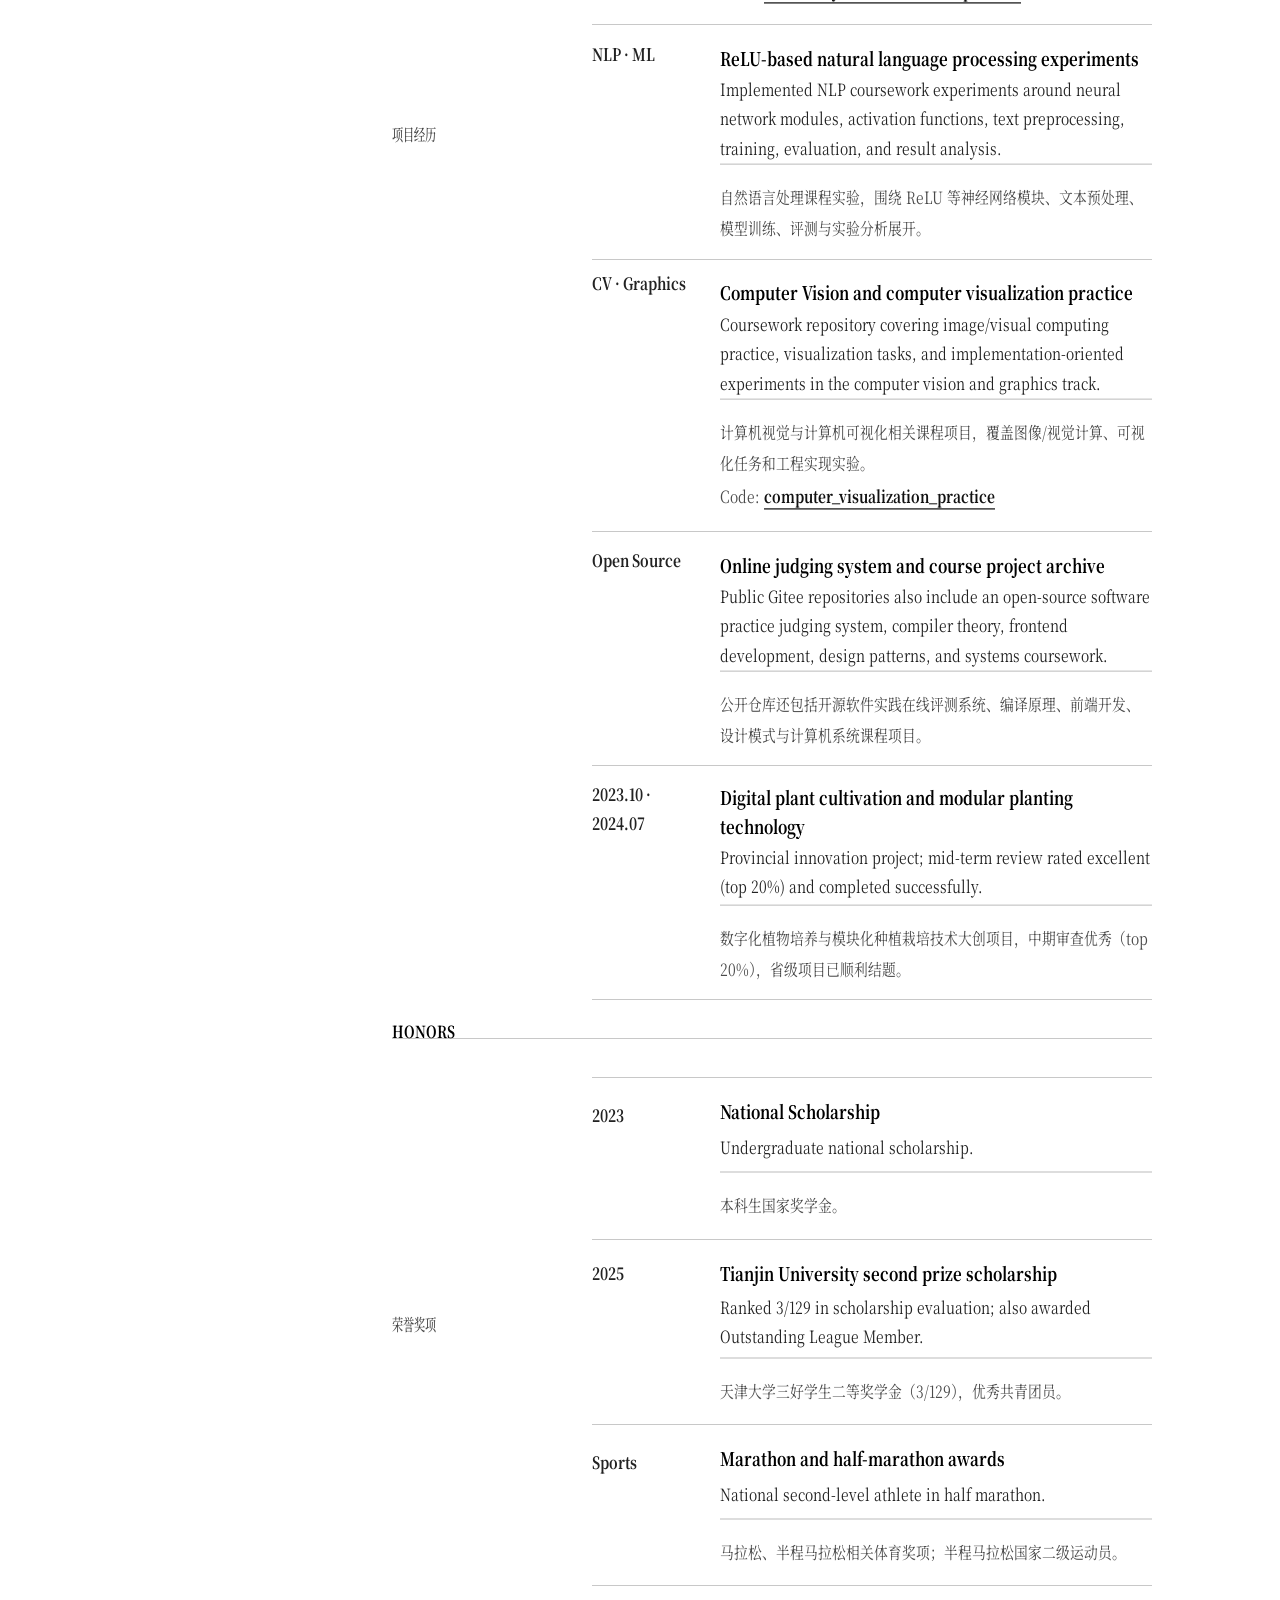
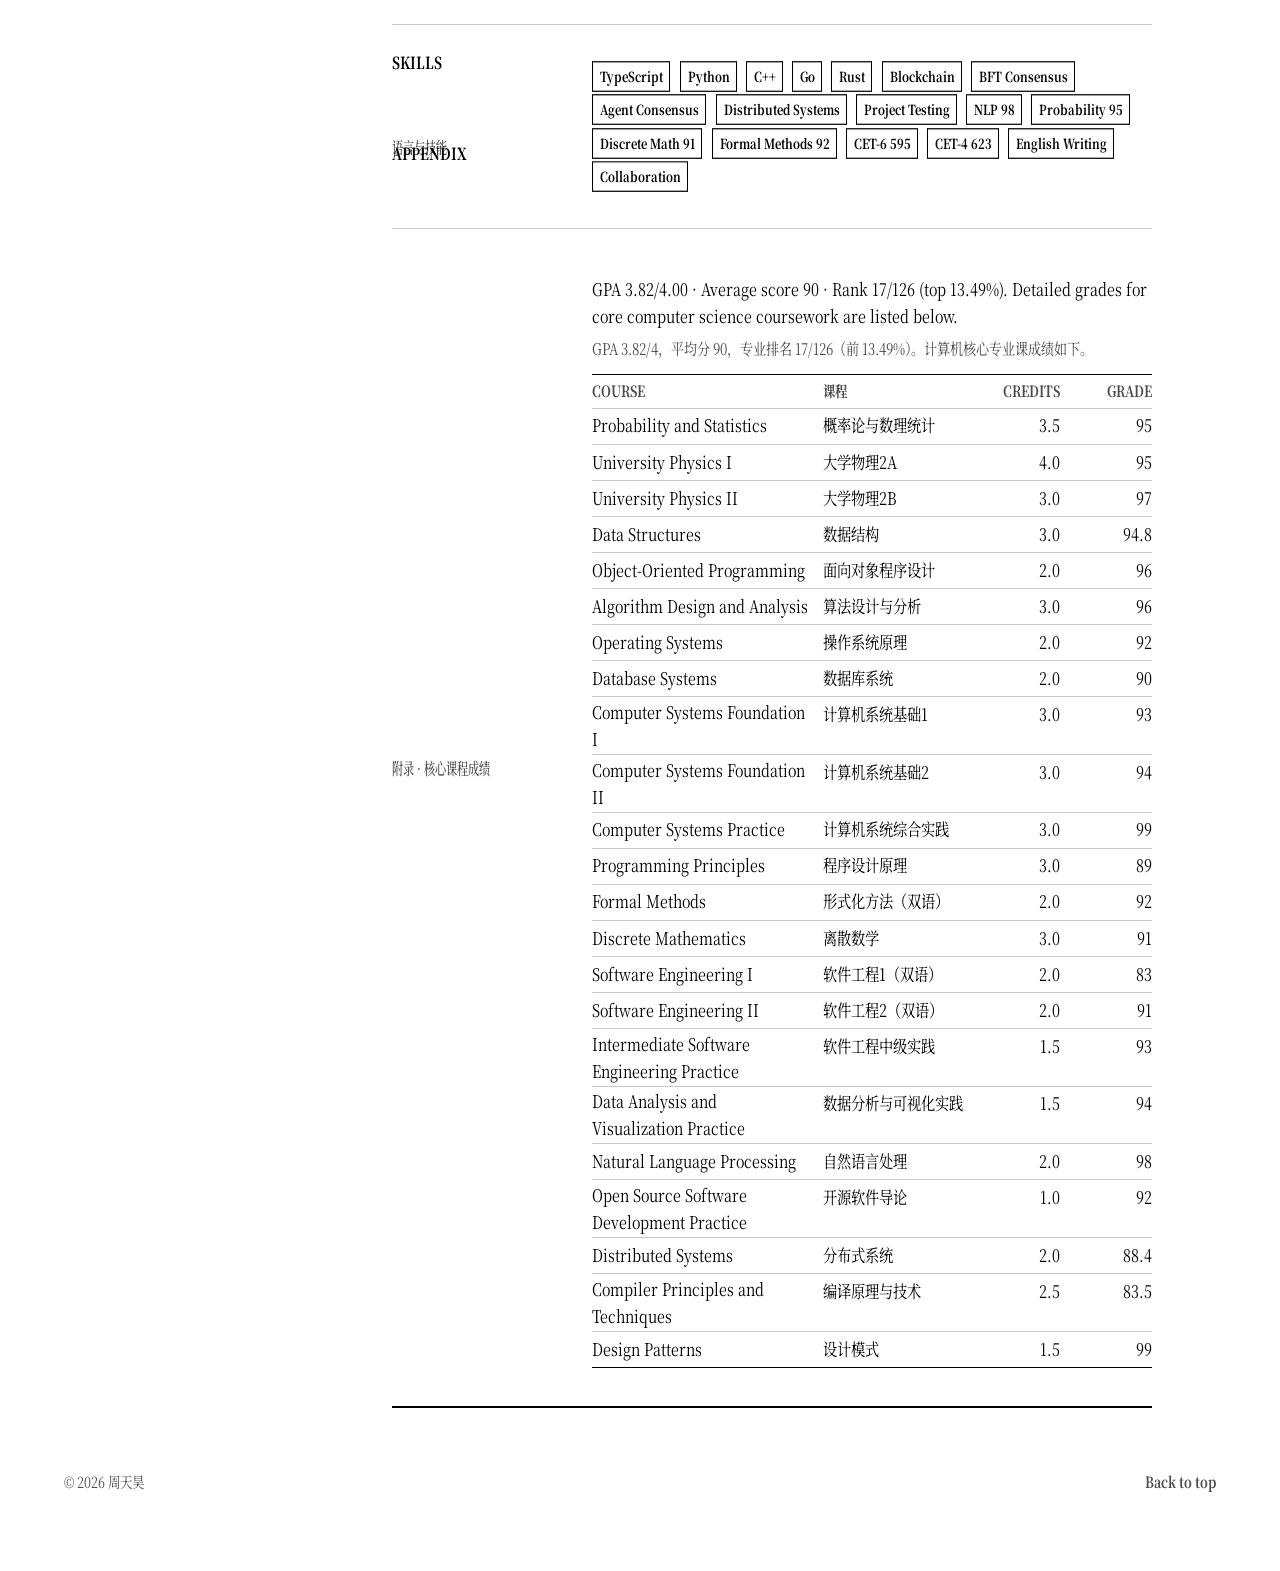
==== commit 14f80af9: "111" ====
--- a/index.html
+++ b/index.html
@@ -45,10 +45,6 @@
           <p class="label">Gitee</p>
           <a href="https://gitee.com/xenogene">@xenogene</a>
         </div>
-        <div class="profile-block">
-          <p class="label">Location</p>
-          <p>Tianjin, China</p>
-        </div>
       </aside>
 
       <section class="content page-enter cv-content">
@@ -89,12 +85,12 @@
                 <h3>B.Eng. in Software Engineering</h3>
                 <p>Tianjin University · College of Intelligence and Computing / School of Software</p>
                 <p>
-                  GPA 3.82/4.00 · Average score 90 · Rank 17/131 (top 12.97%) · Credits earned
+                  GPA 3.82/4.00 · Average score 90 · Rank 17/126 (top 13.49%) · Credits earned
                   173.5 / required 162.5.
                 </p>
                 <p class="cn-line">
                   天津大学智能与计算学部 / 软件工程学院，平均分 90，GPA 3.82/4，专业排名
-                  17/131（前 12.97%），已获学分 173.5。
+                  17/126（前 13.49%），已获学分 173.5。
                 </p>
               </div>
             </article>
@@ -347,11 +343,11 @@
           <h2>Appendix <span class="cn-label">附录 · 核心课程成绩</span></h2>
           <div>
             <p>
-              GPA 3.82/4.00 · Average score 90 · Rank 17/131 (top 12.97%). Detailed grades for
+              GPA 3.82/4.00 · Average score 90 · Rank 17/126 (top 13.49%). Detailed grades for
               core computer science coursework are listed below.
             </p>
             <p class="cn-line">
-              GPA 3.82/4，平均分 90，专业排名 17/131（前 12.97%）。计算机核心专业课成绩如下。
+              GPA 3.82/4，平均分 90，专业排名 17/126（前 13.49%）。计算机核心专业课成绩如下。
             </p>
             <div class="grade-table" aria-label="Core computer science course grades">
               <div class="grade-row grade-head">
--- a/styles.css
+++ b/styles.css
@@ -741,7 +741,7 @@
 
 .travel-layout {
   display: grid;
-  grid-template-columns: minmax(0, 1fr) 15rem;
+  grid-template-columns: minmax(0, 1fr);
   gap: 2rem;
   padding: 2rem 0 2.2rem;
   border-bottom: 1px solid var(--line);
@@ -760,40 +760,6 @@
   color: var(--muted);
   font-size: 0.82rem;
   line-height: 1.7;
-}
-
-.travel-index {
-  min-width: 0;
-  padding: 0.2rem 0 0 1.5rem;
-  border-left: 1px solid var(--line);
-}
-
-.travel-index .label {
-  margin-bottom: 1.2rem;
-}
-
-.city-list {
-  display: grid;
-  gap: 0.65rem;
-}
-
-.city-list p {
-  margin: 0;
-  padding-bottom: 0.55rem;
-  border-bottom: 1px solid var(--line);
-  font-size: 0.86rem;
-  line-height: 1.55;
-}
-
-.city-list strong {
-  display: block;
-  font-size: 0.92rem;
-}
-
-.city-list span {
-  color: var(--muted);
-  font-size: 0.77rem;
-  line-height: 1.65;
 }
 
 .travel-photo-grid {
@@ -1047,7 +1013,7 @@
   }
 
   .portrait {
-    grid-row: span 4;
+    grid-row: span 3;
     margin: 0;
   }
 
@@ -1155,7 +1121,7 @@
 
   .portrait {
     width: 100%;
-    grid-row: span 4;
+    grid-row: span 3;
   }
 
   .intro h1,
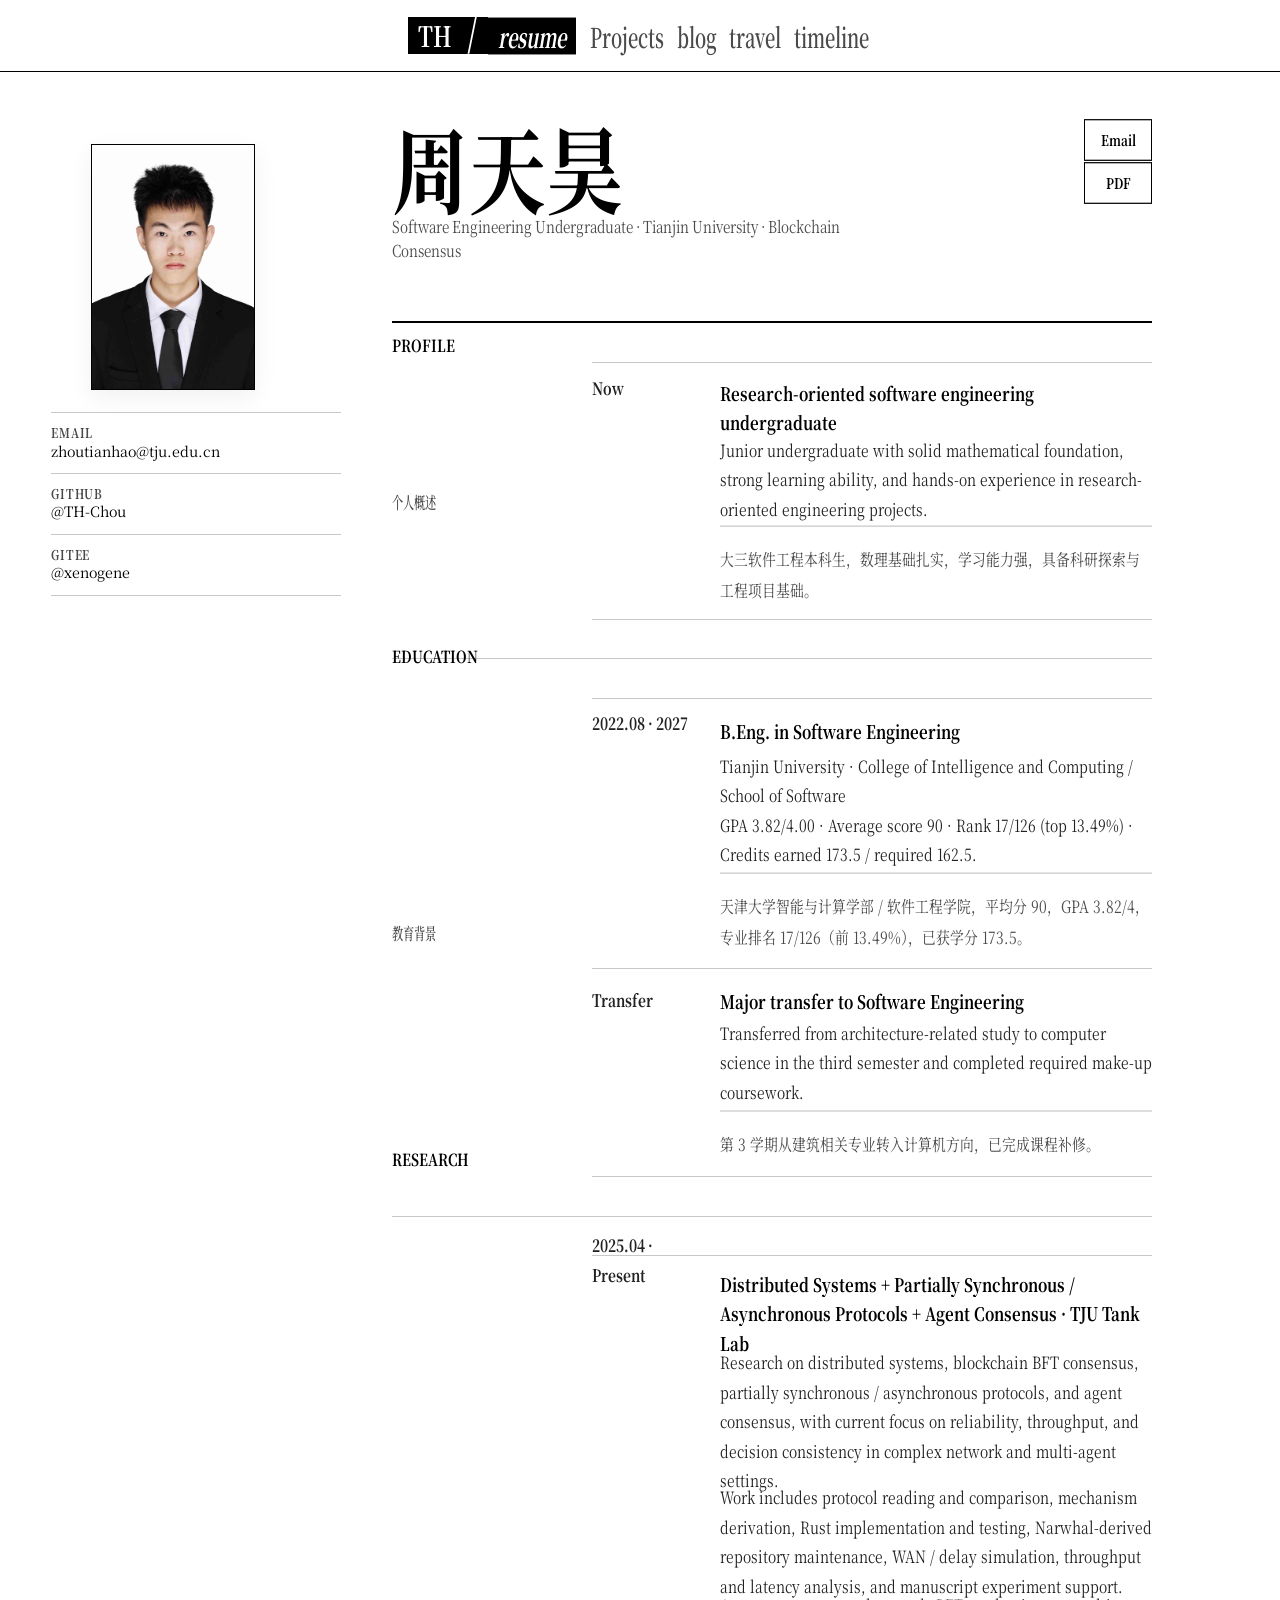
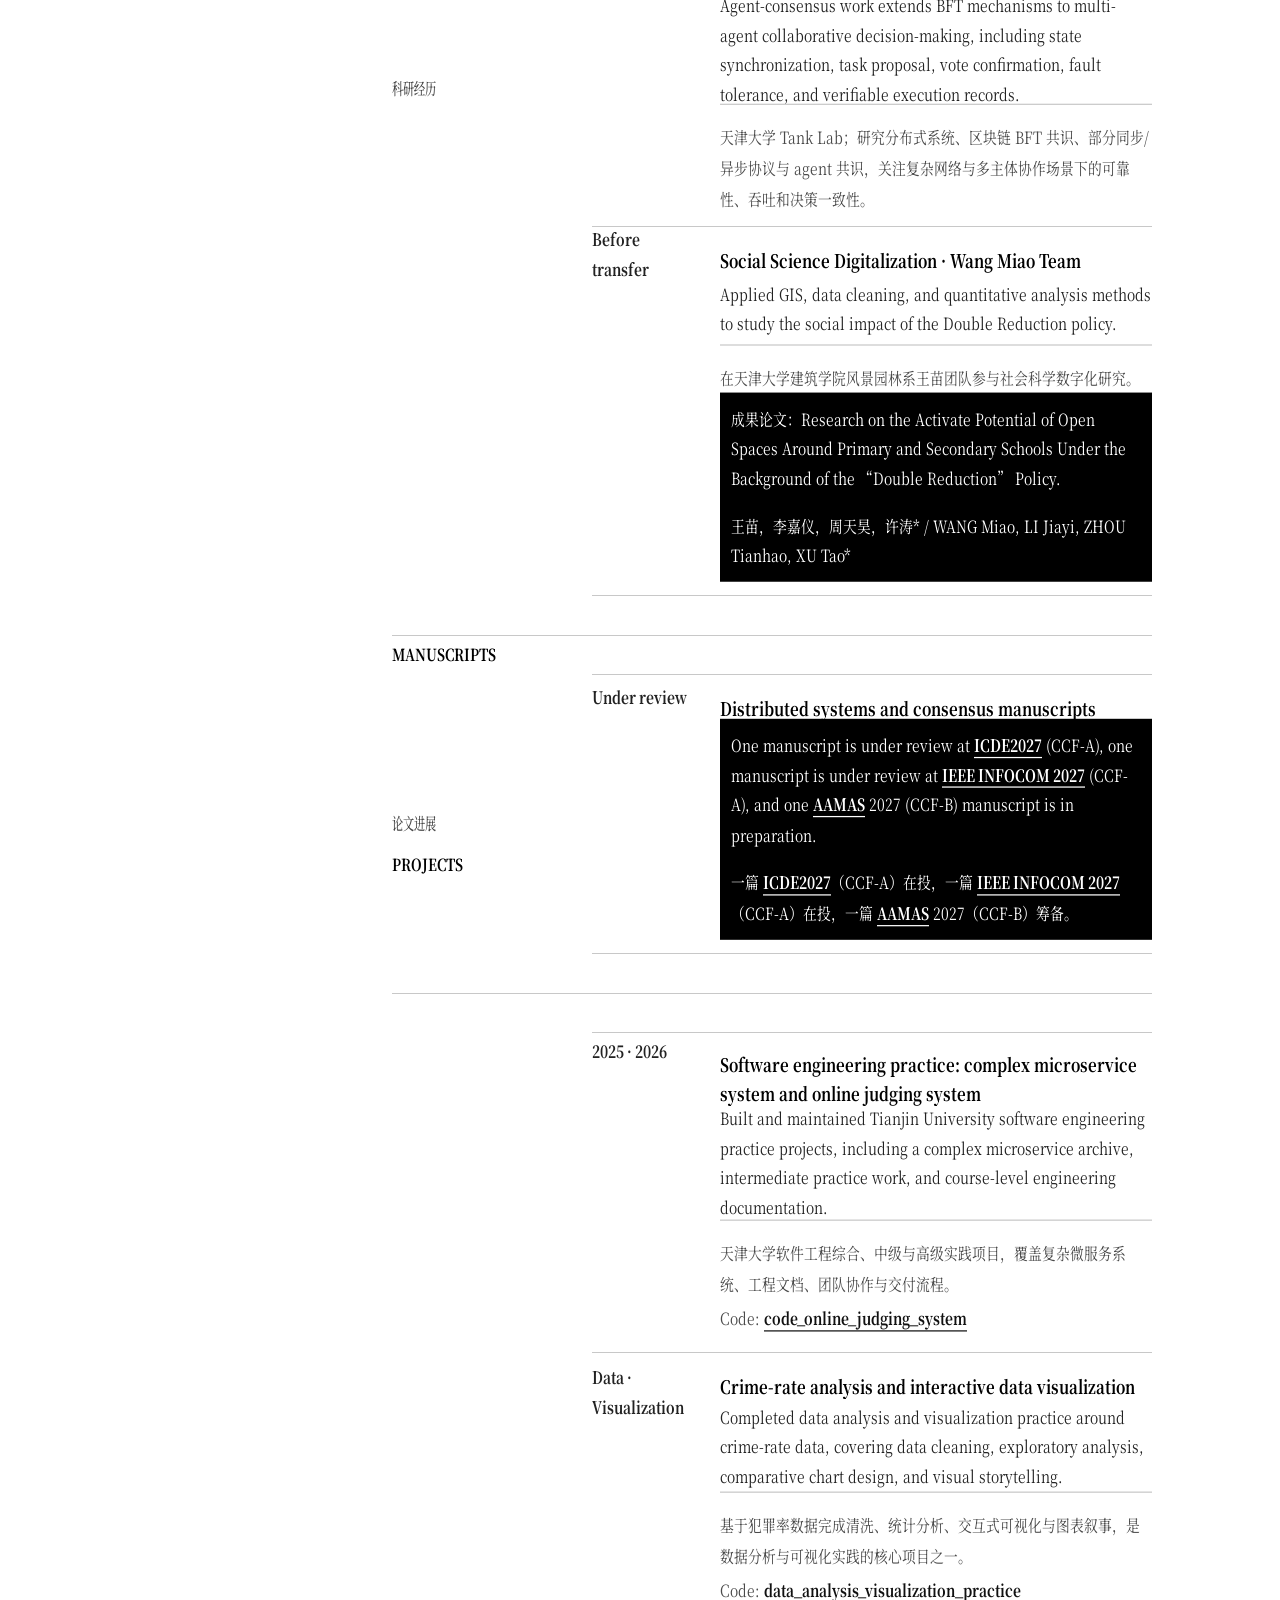
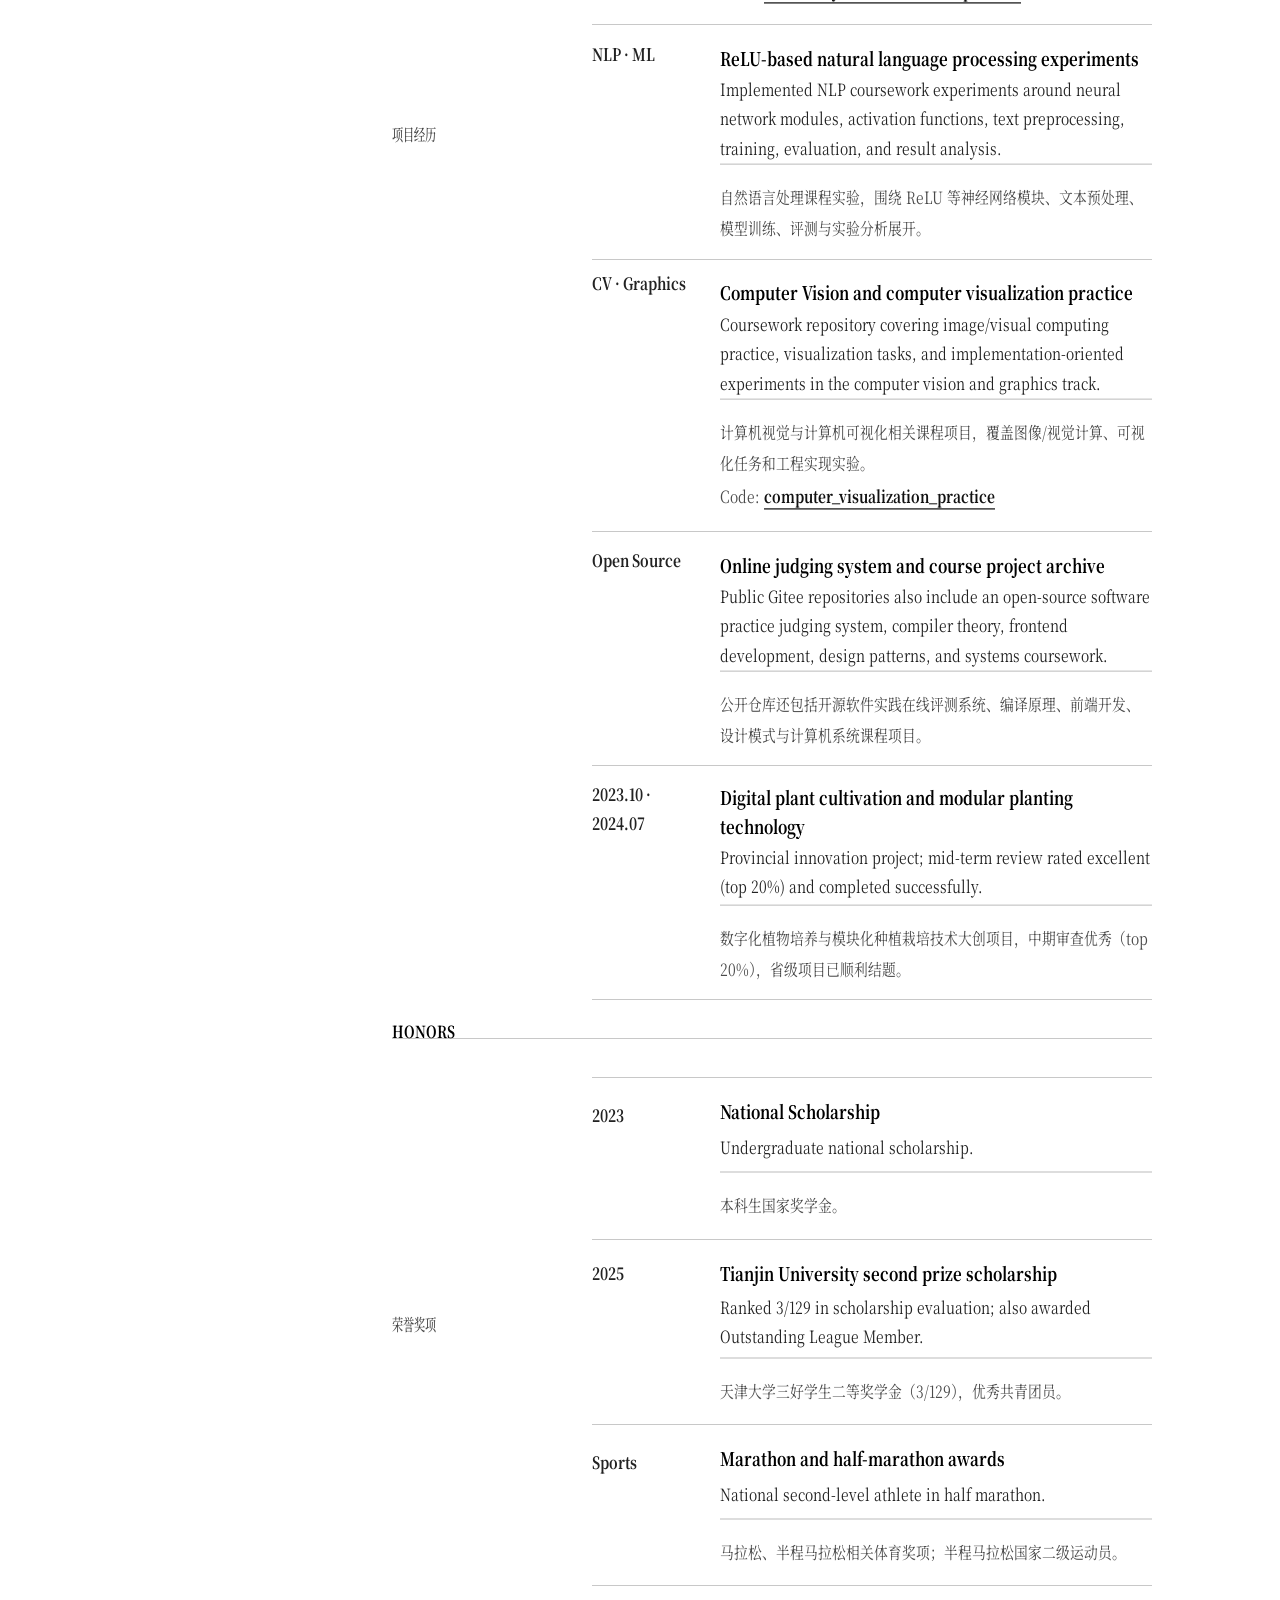
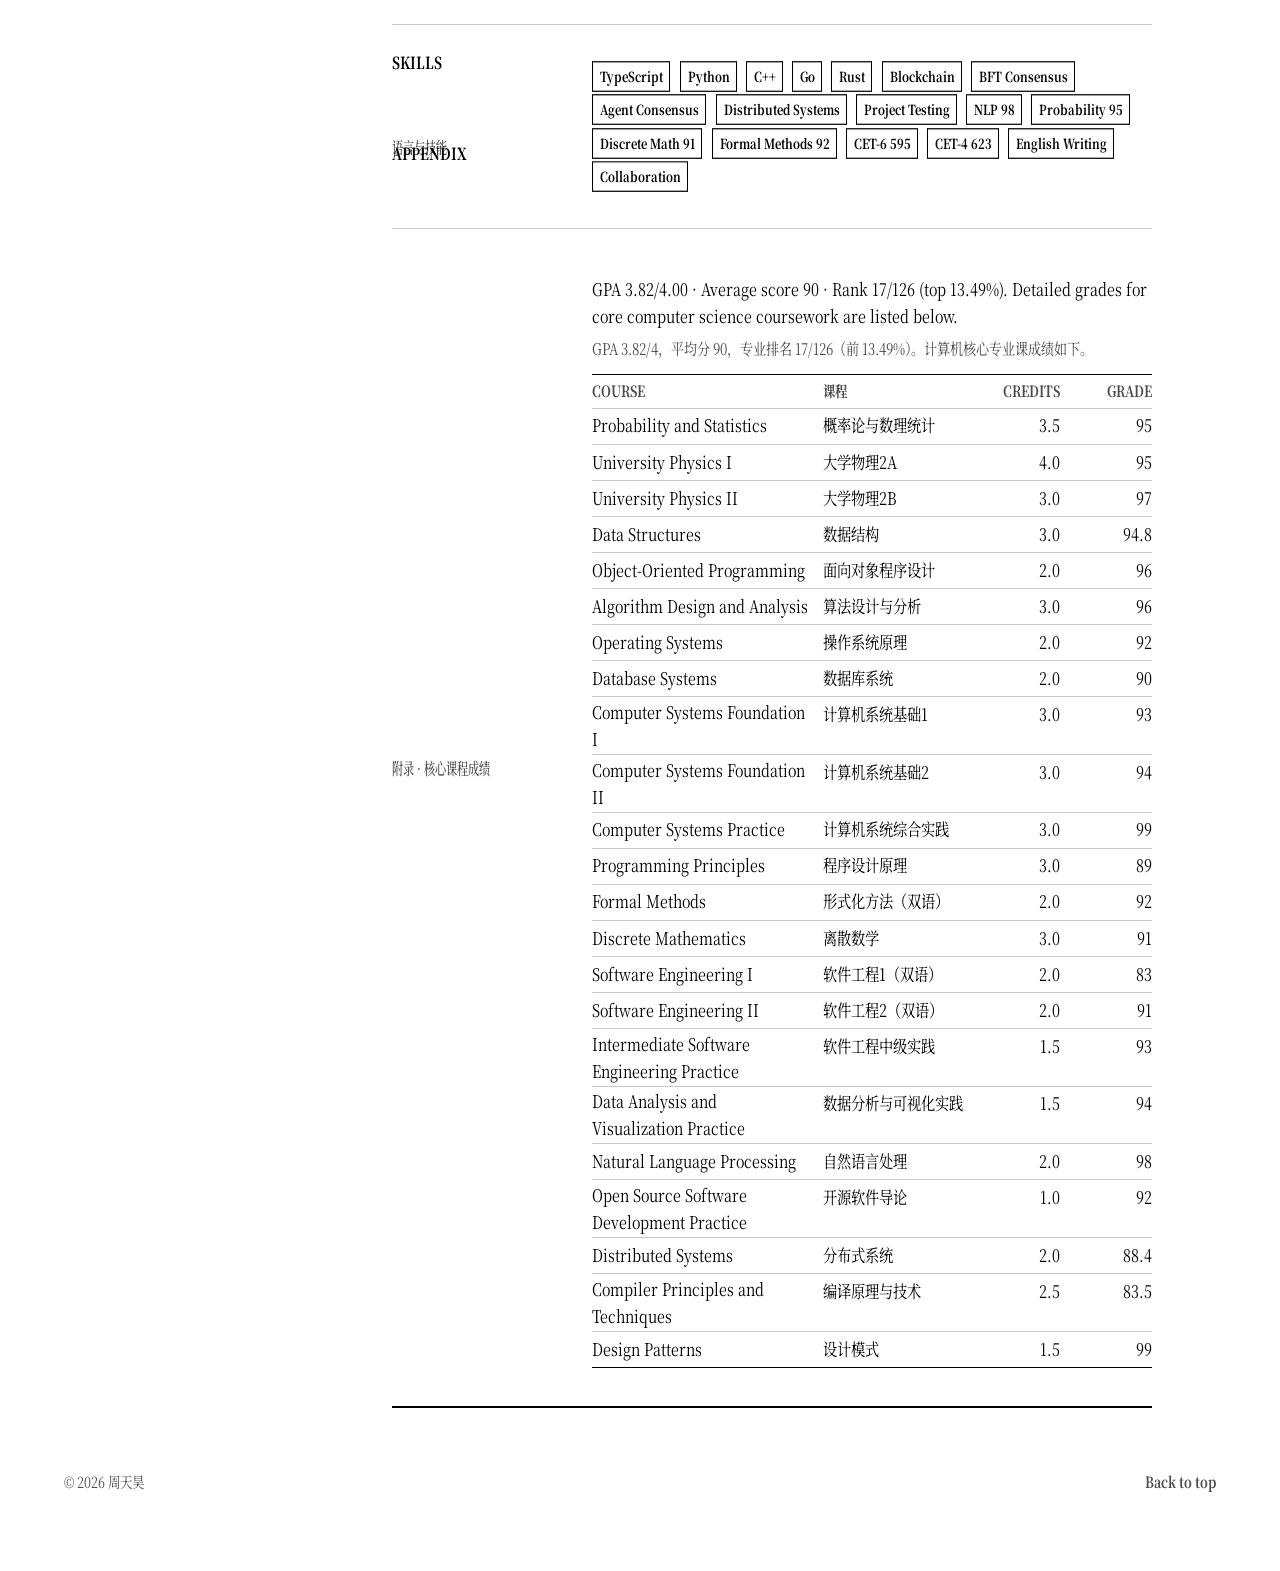
==== commit 49f8814e: "Rename nav home label to resume" ====
--- a/index.html
+++ b/index.html
@@ -20,7 +20,7 @@
     <header class="site-header" id="top">
       <a class="brand" href="index.html" aria-label="Home"><span class="brand-text"><span class="brand-th">TH</span><span class="brand-slash">/</span></span></a>
       <nav class="nav" aria-label="Primary navigation">
-        <a class="is-active nav-link" href="index.html" aria-current="page" data-short="cv" data-route="cv">cv</a>
+        <a class="is-active nav-link" href="index.html" aria-current="page" data-short="resume" data-route="resume">resume</a>
         <a class="nav-link" href="projects.html" data-short="Projects" data-route="Projects">Projects</a>
         <a class="nav-link" href="writing.html" data-short="blog" data-route="blog">Blog</a>
         <a class="nav-link" href="travel.html" data-short="travel" data-route="travel">Travel</a>
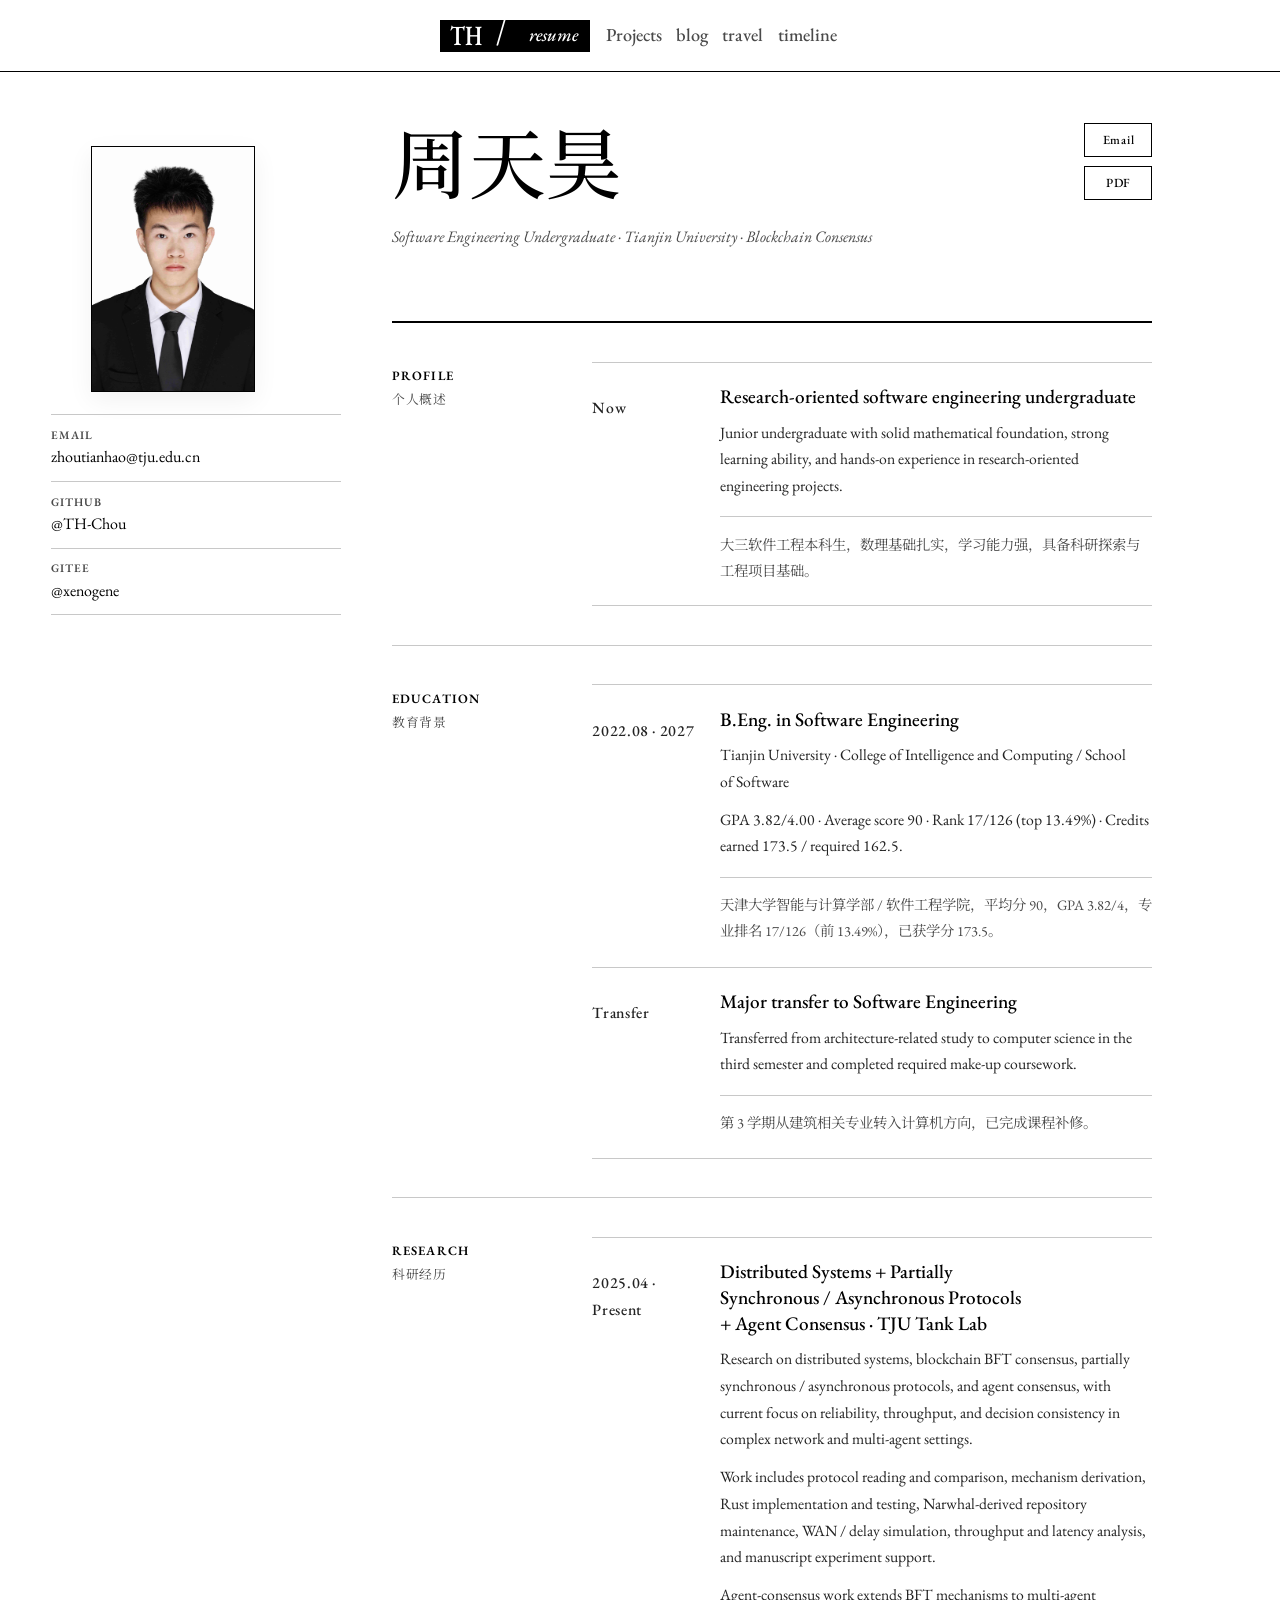
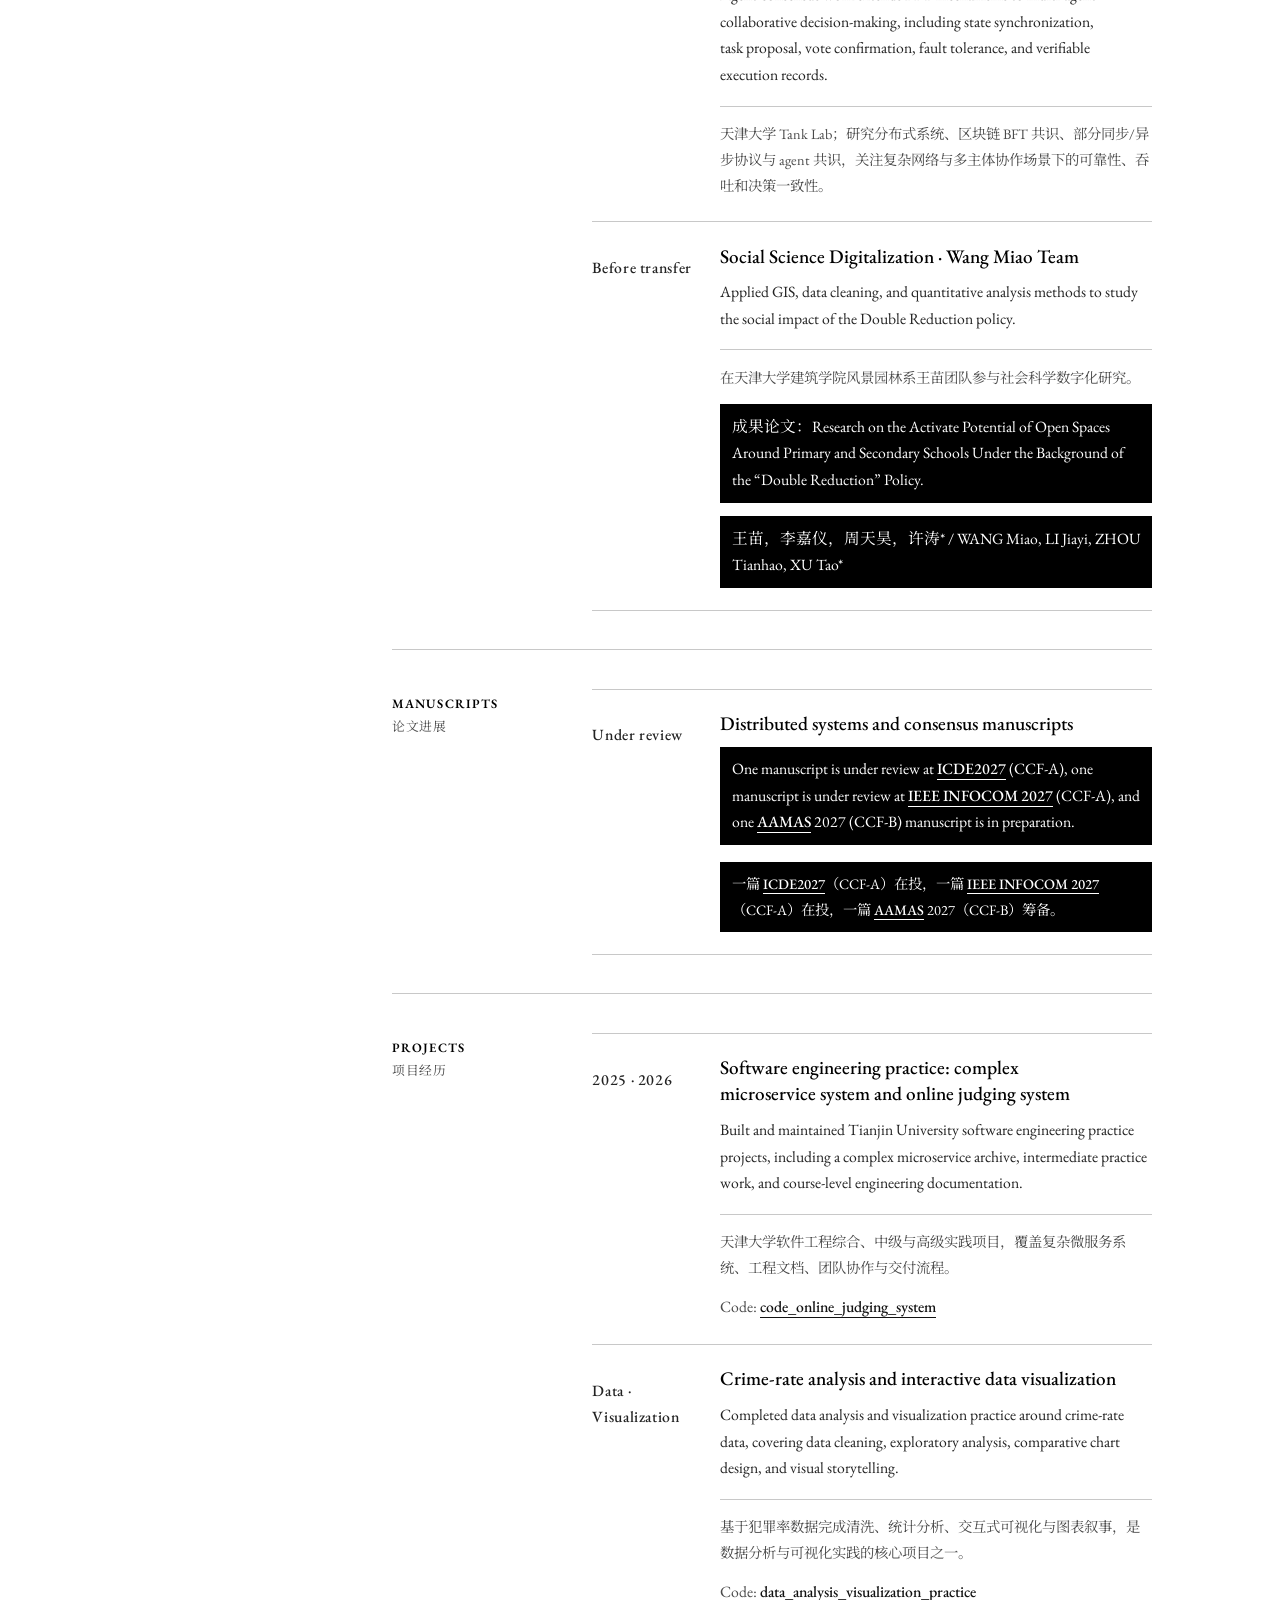
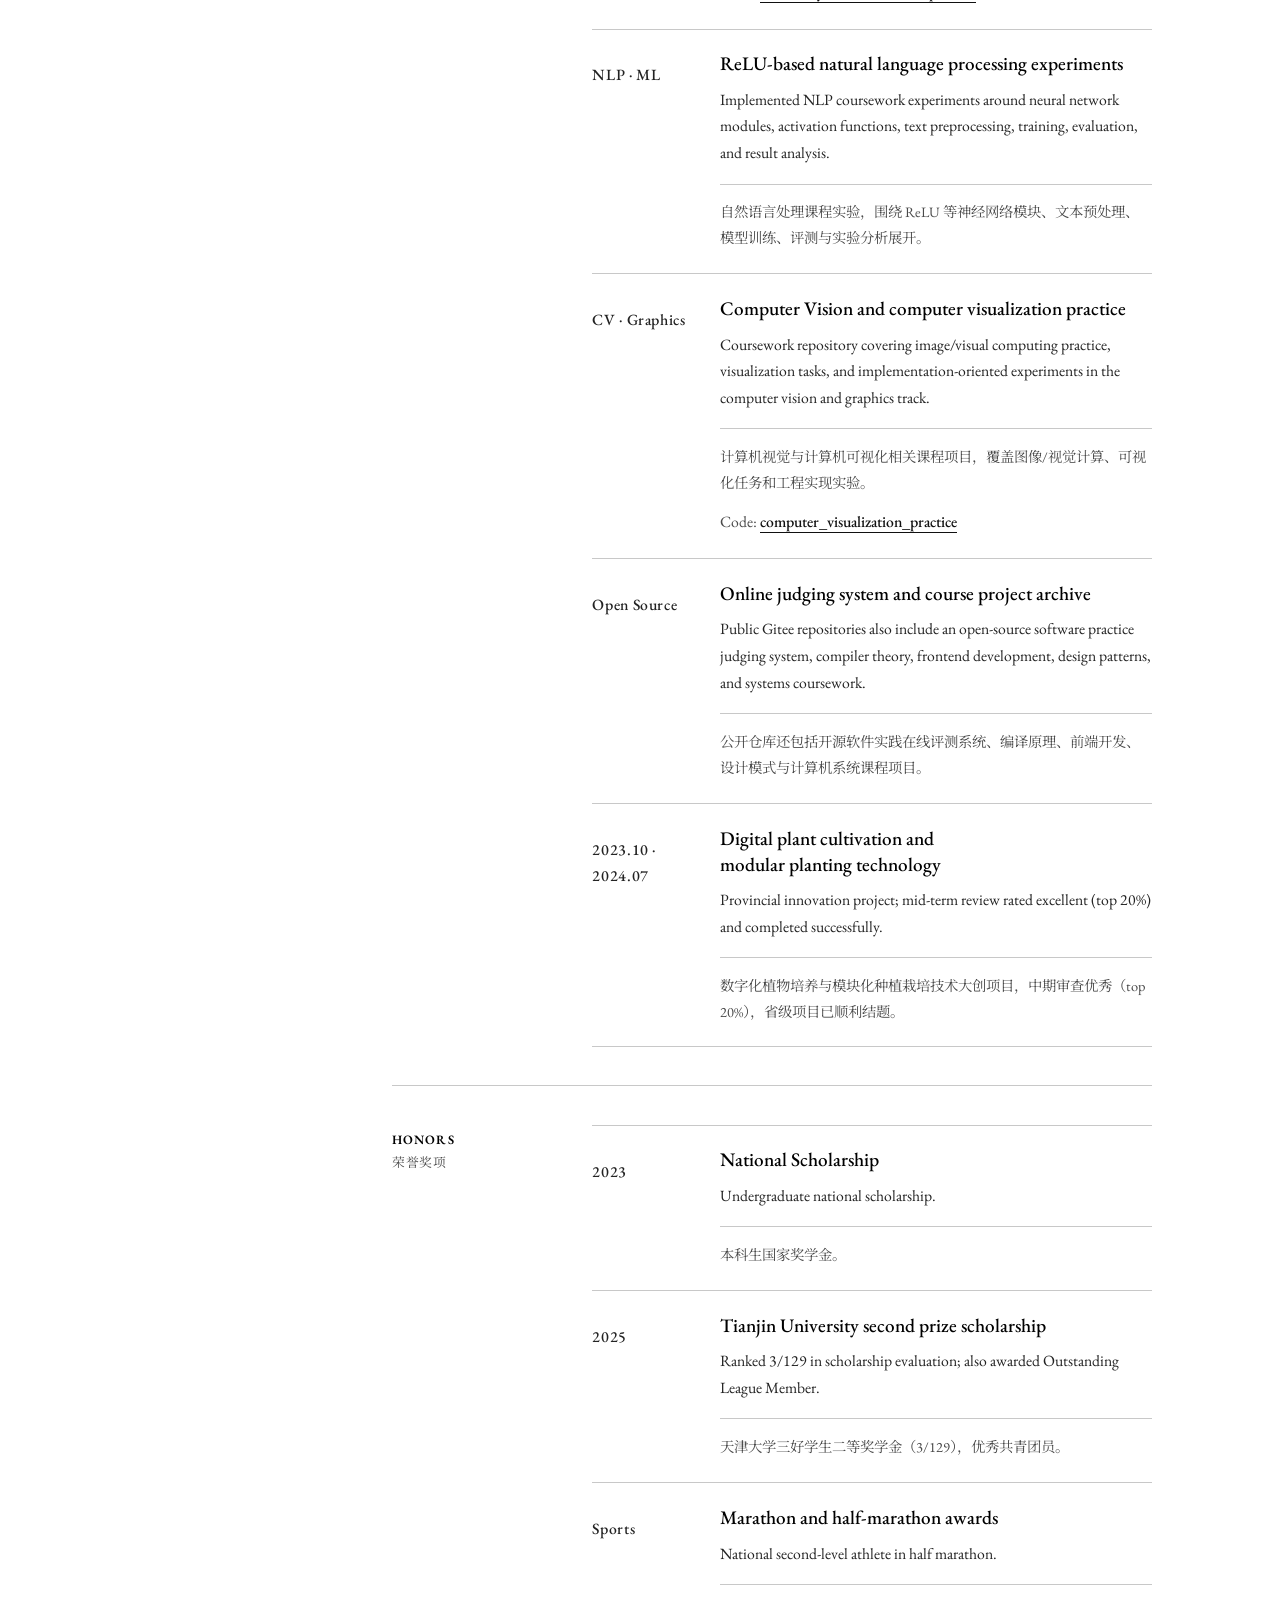
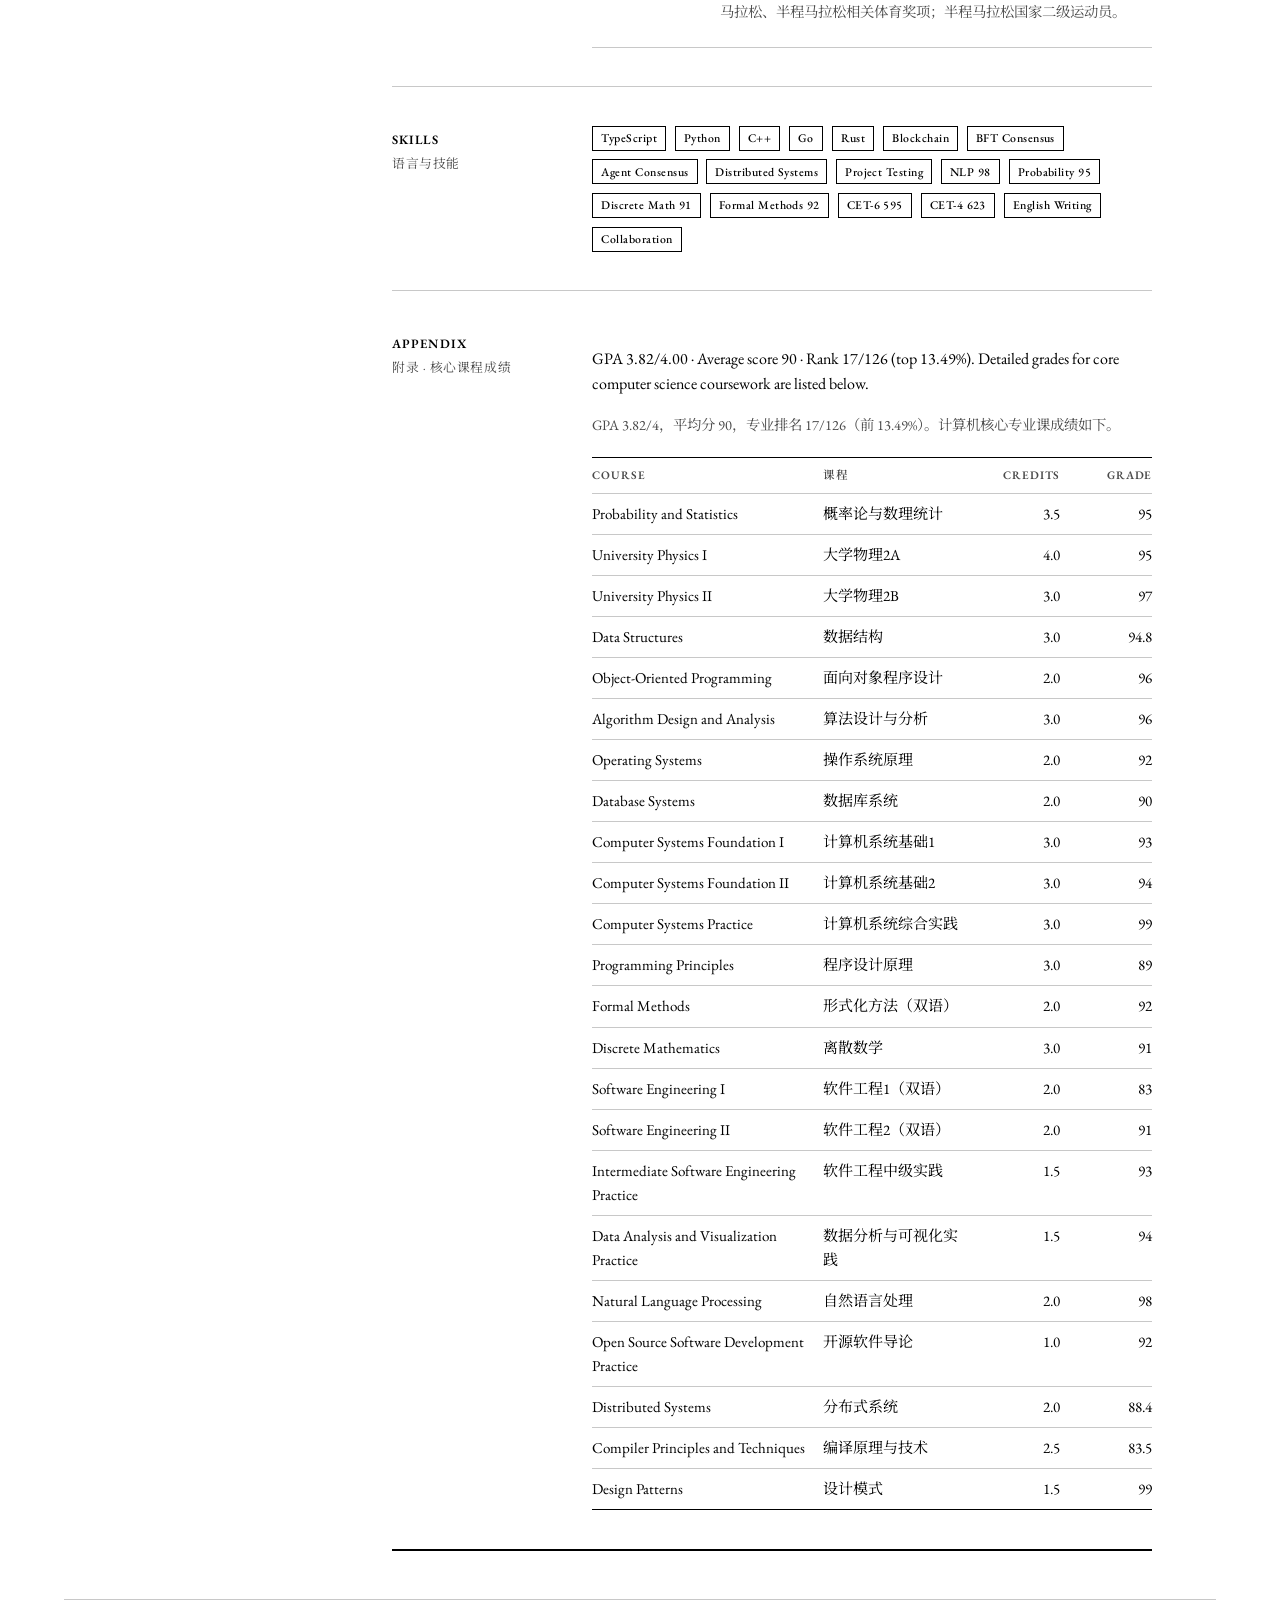
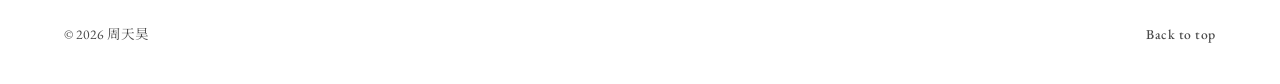
==== commit f5bdfea0: "Switch to EB Garamond / Cormorant Garamond serif typography and refine spacing Co-Authored-By: Tinha" ====
--- a/index.html
+++ b/index.html
@@ -11,7 +11,7 @@
     <link rel="preconnect" href="https://fonts.googleapis.com" />
     <link rel="preconnect" href="https://fonts.gstatic.com" crossorigin />
     <link
-      href="https://fonts.googleapis.com/css2?family=Inter:wght@400;500;600;700&family=Noto+Serif+SC:wght@500;700&display=swap"
+      href="https://fonts.googleapis.com/css2?family=Cormorant+Garamond:ital,wght@0,500;0,600;1,500&family=EB+Garamond:ital,wght@0,400;0,500;0,600;1,400;1,500&family=Noto+Serif+SC:wght@400;500;600&display=swap"
       rel="stylesheet"
     />
     <link rel="stylesheet" href="styles.css" />
--- a/styles.css
+++ b/styles.css
@@ -8,13 +8,12 @@
   --line-strong: #000000;
   --inverse: #ffffff;
   --shadow: 0 8px 24px rgba(0, 0, 0, 0.06);
-  --stretch: 1.23;
   --logo-stretch: 1.52;
   --th-stretch: 1.3;
-  --nav-glyph: 1.5;
-  --text-stretch: scaleY(var(--stretch));
-  --nav-box: 30px;
-  --serif: "Noto Serif SC", Georgia, "Times New Roman", serif;
+  --nav-box: 32px;
+  --serif: "EB Garamond", "Noto Serif SC", Georgia, "Times New Roman", serif;
+  --display: "Cormorant Garamond", "EB Garamond", "Noto Serif SC", Georgia, serif;
+  --track: 0.08em;
 }
 
 * {
@@ -27,11 +26,27 @@
 
 body {
   margin: 0;
-  font-size: 0.89rem;
+  font-size: 1rem;
   color: var(--ink);
   background: var(--bg);
   font-family: var(--serif);
-  line-height: 1.52;
+  font-weight: 400;
+  line-height: 1.6;
+  font-kerning: normal;
+  font-variant-numeric: lining-nums;
+  text-rendering: optimizeLegibility;
+  -webkit-font-smoothing: antialiased;
+}
+
+h1,
+h2,
+h3 {
+  font-weight: 500;
+  text-wrap: balance;
+}
+
+p {
+  text-wrap: pretty;
 }
 
 a {
@@ -41,23 +56,6 @@
 
 a:hover {
   color: #000000;
-}
-
-p,
-h1,
-h2,
-h3,
-a,
-span,
-time,
-.label,
-.eyebrow,
-.meta,
-.button,
-.tag-row span,
-.skill-grid span {
-  transform: var(--text-stretch);
-  transform-origin: left center;
 }
 
 .site-header {
@@ -76,24 +74,18 @@
   animation: header-drop 520ms ease both;
 }
 
-.nav a {
-  transform: var(--text-stretch);
-  transform-origin: center;
-}
-
 .brand {
   display: inline-flex;
   align-items: center;
   justify-content: center;
-  height: calc(var(--nav-box) * var(--stretch));
+  height: var(--nav-box);
   padding: 0 0.62rem;
   background: var(--ink);
   color: var(--inverse);
   font-family: var(--serif);
-  font-weight: 700;
+  font-weight: 600;
   font-size: 1.12rem;
   line-height: 1;
-  transform: none;
 }
 
 .brand-text {
@@ -122,10 +114,10 @@
 .nav {
   display: flex;
   align-items: center;
-  gap: 0.42rem;
+  gap: 0.5rem;
   font-family: var(--serif);
   font-size: 1.14rem;
-  font-weight: 600;
+  font-weight: 500;
   line-height: 1;
 }
 
@@ -135,21 +127,20 @@
   align-items: center;
   justify-content: center;
   height: var(--nav-box);
-  padding: 0 0.18rem;
+  padding: 0 0.2rem;
   color: var(--muted);
   transition: color 180ms ease, background 180ms ease;
 }
 
 .nav-label {
   display: inline-block;
-  transform: scaleY(calc(var(--nav-glyph) / var(--stretch)));
 }
 
 .nav a::after {
   position: absolute;
-  right: 0.18rem;
-  bottom: 0.22rem;
-  left: 0.18rem;
+  right: 0.2rem;
+  bottom: 0.3rem;
+  left: 0.2rem;
   height: 1px;
   background: currentColor;
   content: "";
@@ -169,10 +160,10 @@
 .nav a.is-active {
   order: -1;
   margin-right: 0.3rem;
-  padding: 0.32rem 0.64rem;
+  padding: 0 0.7rem;
   background: var(--ink);
   color: var(--inverse);
-  font-weight: 700;
+  font-weight: 500;
 }
 
 .nav a.is-active::after {
@@ -207,12 +198,12 @@
   display: grid;
   grid-template-columns: minmax(220px, 290px) minmax(0, 760px);
   gap: clamp(1.75rem, 4vw, 3.8rem);
-  padding: clamp(1.8rem, 4vw, 3.4rem) 0 2.8rem;
+  padding: clamp(1.9rem, 4vw, 3.2rem) 0 3rem;
 }
 
 .single-shell,
 .cv-shell {
-  padding: clamp(1.8rem, 4vw, 3.2rem) 0 2.8rem;
+  padding: clamp(1.9rem, 4vw, 3.2rem) 0 3rem;
 }
 
 .single-shell {
@@ -279,9 +270,9 @@
 .meta {
   margin: 0;
   color: var(--muted);
-  font-size: 0.68rem;
-  font-weight: 700;
-  letter-spacing: 0.08em;
+  font-size: 0.72rem;
+  font-weight: 600;
+  letter-spacing: var(--track);
   text-transform: uppercase;
 }
 
@@ -299,9 +290,11 @@
 .page-title h1,
 .cv-hero h1 {
   margin: 0.5rem 0 0;
+  font-family: var(--display);
   font-size: clamp(3.25rem, 9vw, 6.4rem);
-  line-height: 0.92;
-  letter-spacing: 0;
+  font-weight: 500;
+  line-height: 0.98;
+  letter-spacing: -0.01em;
 }
 
 .intro h1 {
@@ -327,15 +320,16 @@
 .intro p:not(.eyebrow),
 .page-title p:not(.eyebrow),
 .cv-hero p:not(.eyebrow) {
-  max-width: 66ch;
-  margin: 0.75rem 0 0;
+  max-width: 60ch;
+  margin: 1.1rem 0 0;
   color: #222222;
-  font-size: 0.9rem;
+  font-size: 1.05rem;
+  line-height: 1.6;
 }
 
 .page-title {
   min-height: 220px;
-  padding-bottom: clamp(2rem, 4vw, 3rem);
+  padding-bottom: clamp(2.2rem, 4vw, 3.2rem);
   border-bottom: 1px solid var(--line-strong);
 }
 
@@ -354,6 +348,7 @@
 
 .section-heading h2 {
   margin: 0;
+  font-family: var(--display);
   font-size: clamp(1.5rem, 3.2vw, 2.25rem);
   line-height: 1.05;
 }
@@ -377,7 +372,7 @@
 
 .timeline-item,
 .project {
-  padding: 0.95rem 0;
+  padding: 1.4rem 0;
   border-top: 1px solid var(--line);
 }
 
@@ -390,8 +385,9 @@
 .project h2,
 .project h3,
 .life-grid h2 {
-  margin: 0.2rem 0 0.28rem;
-  font-size: 1rem;
+  margin: 0.3rem 0 0.4rem;
+  font-size: 1.2rem;
+  font-weight: 500;
   line-height: 1.3;
 }
 
@@ -410,7 +406,6 @@
 
 .project-rich {
   grid-template-columns: 4rem minmax(0, 1fr) auto;
-  padding: 1.25rem 0;
 }
 
 .project-mark {
@@ -419,25 +414,28 @@
   height: 2.8rem;
   place-items: center;
   border: 1px solid var(--ink);
-  font-weight: 700;
-  font-size: 0.82rem;
+  font-weight: 500;
+  font-size: 0.9rem;
+  letter-spacing: 0.04em;
 }
 
 .tag-row {
   display: flex;
   flex-wrap: wrap;
-  gap: 0.3rem;
-  margin-top: 0.6rem;
+  gap: 0.35rem;
+  margin-top: 0.8rem;
 }
 
 .tag-row span,
 .skill-grid span {
   border: 1px solid var(--ink);
   background: var(--panel);
-  padding: 0.18rem 0.42rem;
+  padding: 0.2rem 0.5rem;
   color: var(--ink);
-  font-size: 0.7rem;
-  font-weight: 700;
+  font-size: 0.74rem;
+  font-weight: 500;
+  letter-spacing: 0.04em;
+  line-height: 1.4;
 }
 
 .links {
@@ -454,11 +452,13 @@
   align-items: center;
   justify-content: center;
   min-height: 30px;
-  padding: 0.25rem 0.55rem;
+  padding: 0.25rem 0.6rem;
   border: 1px solid var(--ink);
   background: transparent;
-  font-size: 0.74rem;
-  font-weight: 700;
+  font-size: 0.78rem;
+  font-weight: 500;
+  letter-spacing: 0.06em;
+  line-height: 1;
   transition: background 160ms ease, color 160ms ease, transform 160ms ease;
 }
 
@@ -473,7 +473,8 @@
   display: grid;
   grid-template-columns: minmax(0, 1fr) auto;
   gap: 1rem;
-  padding: 0.72rem 0;
+  align-items: baseline;
+  padding: 1.3rem 0;
   border-top: 1px solid var(--line);
 }
 
@@ -482,12 +483,15 @@
 }
 
 .writing-list span {
-  font-weight: 600;
+  font-size: 1.15rem;
+  font-weight: 500;
+  line-height: 1.35;
 }
 
 .writing-list time {
   color: var(--muted);
-  font-size: 0.78rem;
+  font-size: 0.82rem;
+  letter-spacing: 0.04em;
 }
 
 .button {
@@ -504,8 +508,8 @@
 
 .hero-actions .button {
   min-height: 34px;
-  padding: 0.36rem 0.68rem;
-  font-size: 0.74rem;
+  padding: 0.36rem 0.72rem;
+  font-size: 0.78rem;
 }
 
 .cv-hero {
@@ -519,13 +523,15 @@
 }
 
 .cv-hero h1 {
-  margin-bottom: 1.1rem;
+  margin-bottom: 0.5rem;
   font-size: clamp(3rem, 6.2vw, 4.8rem);
 }
 
 .cv-hero p:not(.eyebrow) {
+  max-width: none;
   color: var(--muted);
-  font-size: 0.84rem;
+  font-size: 1rem;
+  font-style: italic;
 }
 
 .cn-name {
@@ -539,16 +545,16 @@
 
 .cn-line {
   color: var(--muted) !important;
-  font-size: 0.82rem;
-  line-height: 1.5;
+  font-size: 0.9rem;
+  line-height: 1.7;
 }
 
 .cn-label {
   display: block;
-  margin-top: 0.55rem;
   color: var(--muted);
-  font-size: 0.7rem;
-  font-weight: 500;
+  font-size: 0.8rem;
+  font-weight: 400;
+  letter-spacing: 0.04em;
   line-height: 1.4;
   text-transform: none;
 }
@@ -563,10 +569,13 @@
 
 .cv-section h2 {
   display: grid;
-  gap: 0.7rem;
-  margin: 0;
-  font-size: 0.84rem;
-  line-height: 1.6;
+  gap: 0.35rem;
+  align-content: start;
+  margin: 0.3rem 0 0;
+  font-size: 0.8rem;
+  font-weight: 600;
+  letter-spacing: var(--track);
+  line-height: 1.5;
   text-transform: uppercase;
 }
 
@@ -583,23 +592,26 @@
 }
 
 .cv-time {
-  margin: 0.18rem 0 0;
+  margin: 0.2rem 0 0;
   color: var(--muted);
-  font-size: 0.72rem;
-  font-weight: 700;
+  font-size: 0.78rem;
+  font-weight: 500;
+  letter-spacing: 0.04em;
+  line-height: 1.5;
 }
 
 .cv-item h3 {
-  margin: 0 0 0.7rem;
-  font-size: 0.94rem;
-  line-height: 1.6;
+  margin: 0 0 0.6rem;
+  font-size: 1.2rem;
+  font-weight: 500;
+  line-height: 1.35;
 }
 
 .cv-item p {
-  margin: 0.72rem 0 0;
+  margin: 0.7rem 0 0;
   color: #222222;
-  font-size: 0.86rem;
-  line-height: 1.75;
+  font-size: 0.98rem;
+  line-height: 1.7;
 }
 
 .cv-item h3 + p {
@@ -608,7 +620,7 @@
 
 .cv-item .cn-line {
   margin-top: 1.05rem;
-  font-size: 0.86rem;
+  font-size: 0.9rem;
   line-height: 1.8;
 }
 
@@ -620,7 +632,7 @@
 .publication-note {
   margin-top: 0.85rem !important;
   color: var(--muted) !important;
-  font-size: 0.78rem;
+  font-size: 0.88rem;
 }
 
 .highlight-note {
@@ -639,7 +651,7 @@
 .inline-link {
   border-bottom: 1px solid currentColor;
   color: #111111;
-  font-weight: 700;
+  font-weight: 500;
 }
 
 .inline-link:hover {
@@ -665,7 +677,7 @@
 
 .course-grid h3 {
   margin: 0 0 0.35rem;
-  font-size: 1.02rem;
+  font-size: 1.15rem;
 }
 
 .course-grid p {
@@ -685,9 +697,10 @@
 
 .grade-table {
   display: grid;
-  margin-top: 1rem;
+  margin-top: 1.25rem;
   border-top: 1px solid var(--line-strong);
   border-bottom: 1px solid var(--line-strong);
+  font-variant-numeric: lining-nums tabular-nums;
 }
 
 .grade-row {
@@ -695,8 +708,9 @@
   grid-template-columns: minmax(12rem, 1.5fr) minmax(8rem, 1fr) 5rem 5rem;
   gap: 0.75rem;
   align-items: baseline;
-  padding: 0.42rem 0;
+  padding: 0.5rem 0;
   border-top: 1px solid var(--line);
+  font-size: 0.94rem;
 }
 
 .grade-row:first-child {
@@ -705,8 +719,9 @@
 
 .grade-head {
   color: var(--muted);
-  font-size: 0.78rem;
-  font-weight: 700;
+  font-size: 0.72rem;
+  font-weight: 600;
+  letter-spacing: var(--track);
   text-transform: uppercase;
 }
 
@@ -758,7 +773,8 @@
 .map-note {
   margin: 0.85rem 0 0;
   color: var(--muted);
-  font-size: 0.82rem;
+  font-size: 0.9rem;
+  font-style: italic;
   line-height: 1.7;
 }
 
@@ -783,26 +799,25 @@
   place-items: center;
   border: 1px dashed var(--ink);
   color: var(--muted);
-  font-size: 0.8rem;
-  letter-spacing: 0.06em;
+  font-size: 0.74rem;
+  letter-spacing: var(--track);
   text-transform: uppercase;
 }
 
 .travel-photo-grid h2 {
   margin: 0;
-  font-size: 1.05rem;
+  font-size: 1.2rem;
 }
 
 .travel-photo-grid p {
-  margin: 0.65rem 0 0;
+  margin: 0.5rem 0 0;
   color: var(--muted);
-  font-size: 0.82rem;
+  font-size: 0.92rem;
   line-height: 1.65;
 }
 
 .travel-page .page-title {
-  min-height: 250px;
-  padding-bottom: 3.2rem;
+  min-height: 220px;
 }
 
 .leaflet-container {
@@ -829,13 +844,13 @@
 }
 
 .leaflet-tooltip.city-label {
-  padding: 0.16rem 0.34rem;
+  padding: 0.16rem 0.4rem;
   border: 1px solid #000000;
   border-radius: 0;
   background: #ffffff;
   color: #000000;
   font-family: var(--serif);
-  font-size: 0.76rem;
+  font-size: 0.8rem;
   box-shadow: none;
 }
 
@@ -850,9 +865,9 @@
 
 .timeline-dense .timeline-item {
   display: grid;
-  grid-template-columns: 8.4rem minmax(0, 1fr);
+  grid-template-columns: 9rem minmax(0, 1fr);
   gap: 1rem;
-  padding: 0.8rem 0;
+  padding: 1.4rem 0;
 }
 
 .timeline-dense .timeline-item h3 {
@@ -860,11 +875,11 @@
 }
 
 .timeline-dense .timeline-item p:not(.meta) {
-  font-size: 0.82rem;
+  font-size: 0.95rem;
 }
 
 .timeline-dense .timeline-item .meta {
-  padding-top: 0.2rem;
+  padding-top: 0.45rem;
 }
 
 .image-one {
@@ -891,9 +906,10 @@
   gap: 1rem;
   width: min(1180px, 90vw);
   margin: 0 auto;
-  padding: 1.25rem 0 2rem;
+  padding: 1.5rem 0 2.4rem;
+  border-top: 1px solid var(--line);
   color: var(--muted);
-  font-size: 0.78rem;
+  font-size: 0.85rem;
 }
 
 .single-footer {
@@ -901,7 +917,8 @@
 }
 
 .footer a {
-  font-weight: 700;
+  font-weight: 500;
+  letter-spacing: 0.04em;
 }
 
 .stagger-list > * {
@@ -980,11 +997,6 @@
 }
 
 @media (max-width: 820px) {
-  :root {
-    --stretch: 1.15;
-    --nav-glyph: 1.4;
-  }
-
   .site-header {
     min-height: 64px;
   }
@@ -1074,10 +1086,8 @@
 
 @media (max-width: 560px) {
   :root {
-    --stretch: 1.09;
     --logo-stretch: 1.38;
-    --nav-glyph: 1.34;
-    --nav-box: 27px;
+    --nav-box: 28px;
   }
 
   .site-header {
@@ -1100,7 +1110,7 @@
 
   .nav a.is-active {
     margin-right: 0.16rem;
-    padding: 0 0.5rem;
+    padding: 0 0.55rem;
   }
 
   .page-shell,
@@ -1131,7 +1141,7 @@
   }
 
   .cv-hero p:not(.eyebrow) {
-    font-size: 0.8rem;
+    font-size: 0.92rem;
   }
 
   .intro h1 span {
@@ -1143,12 +1153,8 @@
   .cv-hero p:not(.eyebrow),
   .cv-item p,
   .course-grid p {
-    font-size: 0.86rem;
-    line-height: 1.72;
-  }
-
-  .cv-hero p:not(.eyebrow) {
-    font-size: 0.8rem;
+    font-size: 0.95rem;
+    line-height: 1.7;
   }
 
   .single-shell,
@@ -1171,13 +1177,13 @@
 
   .profile-block {
     padding: 0.34rem 0;
-    font-size: 0.86rem;
+    font-size: 0.92rem;
   }
 
   .label,
   .eyebrow,
   .meta {
-    font-size: 0.62rem;
+    font-size: 0.66rem;
   }
 
   .section-heading,
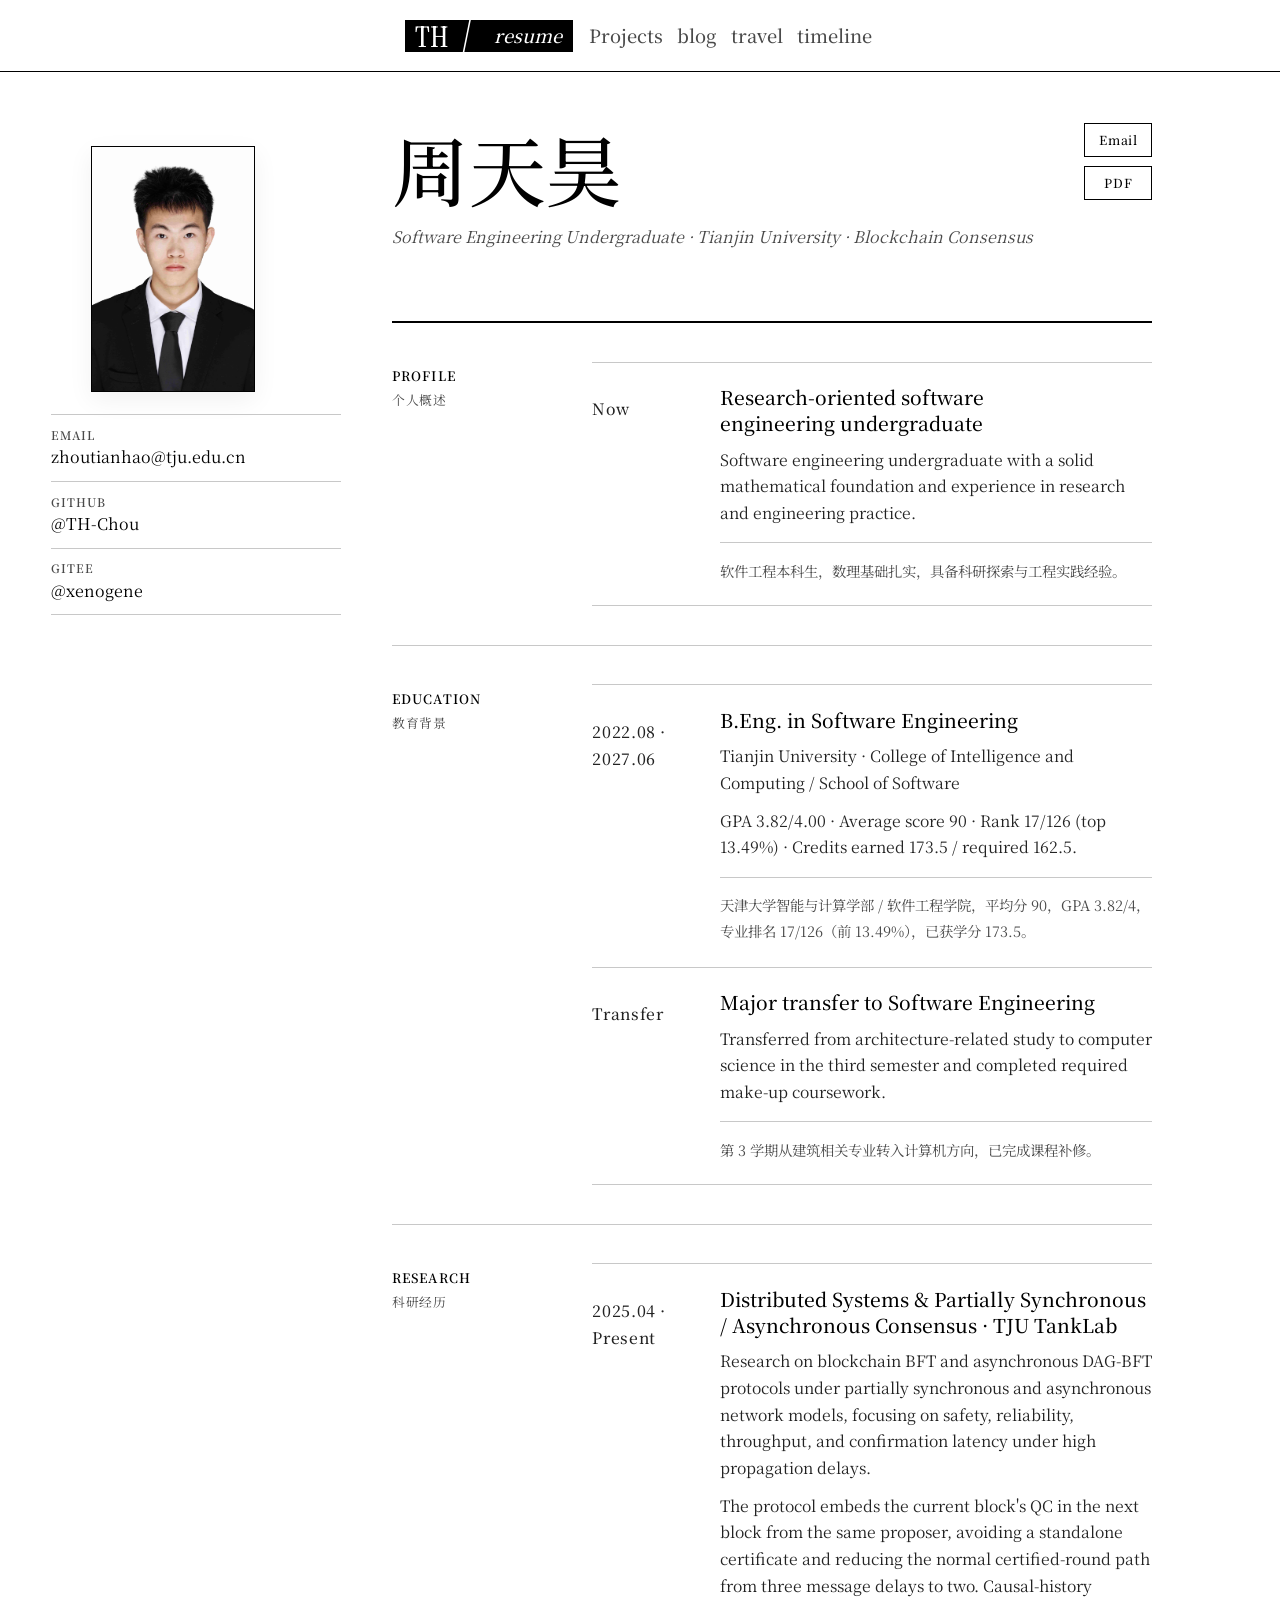
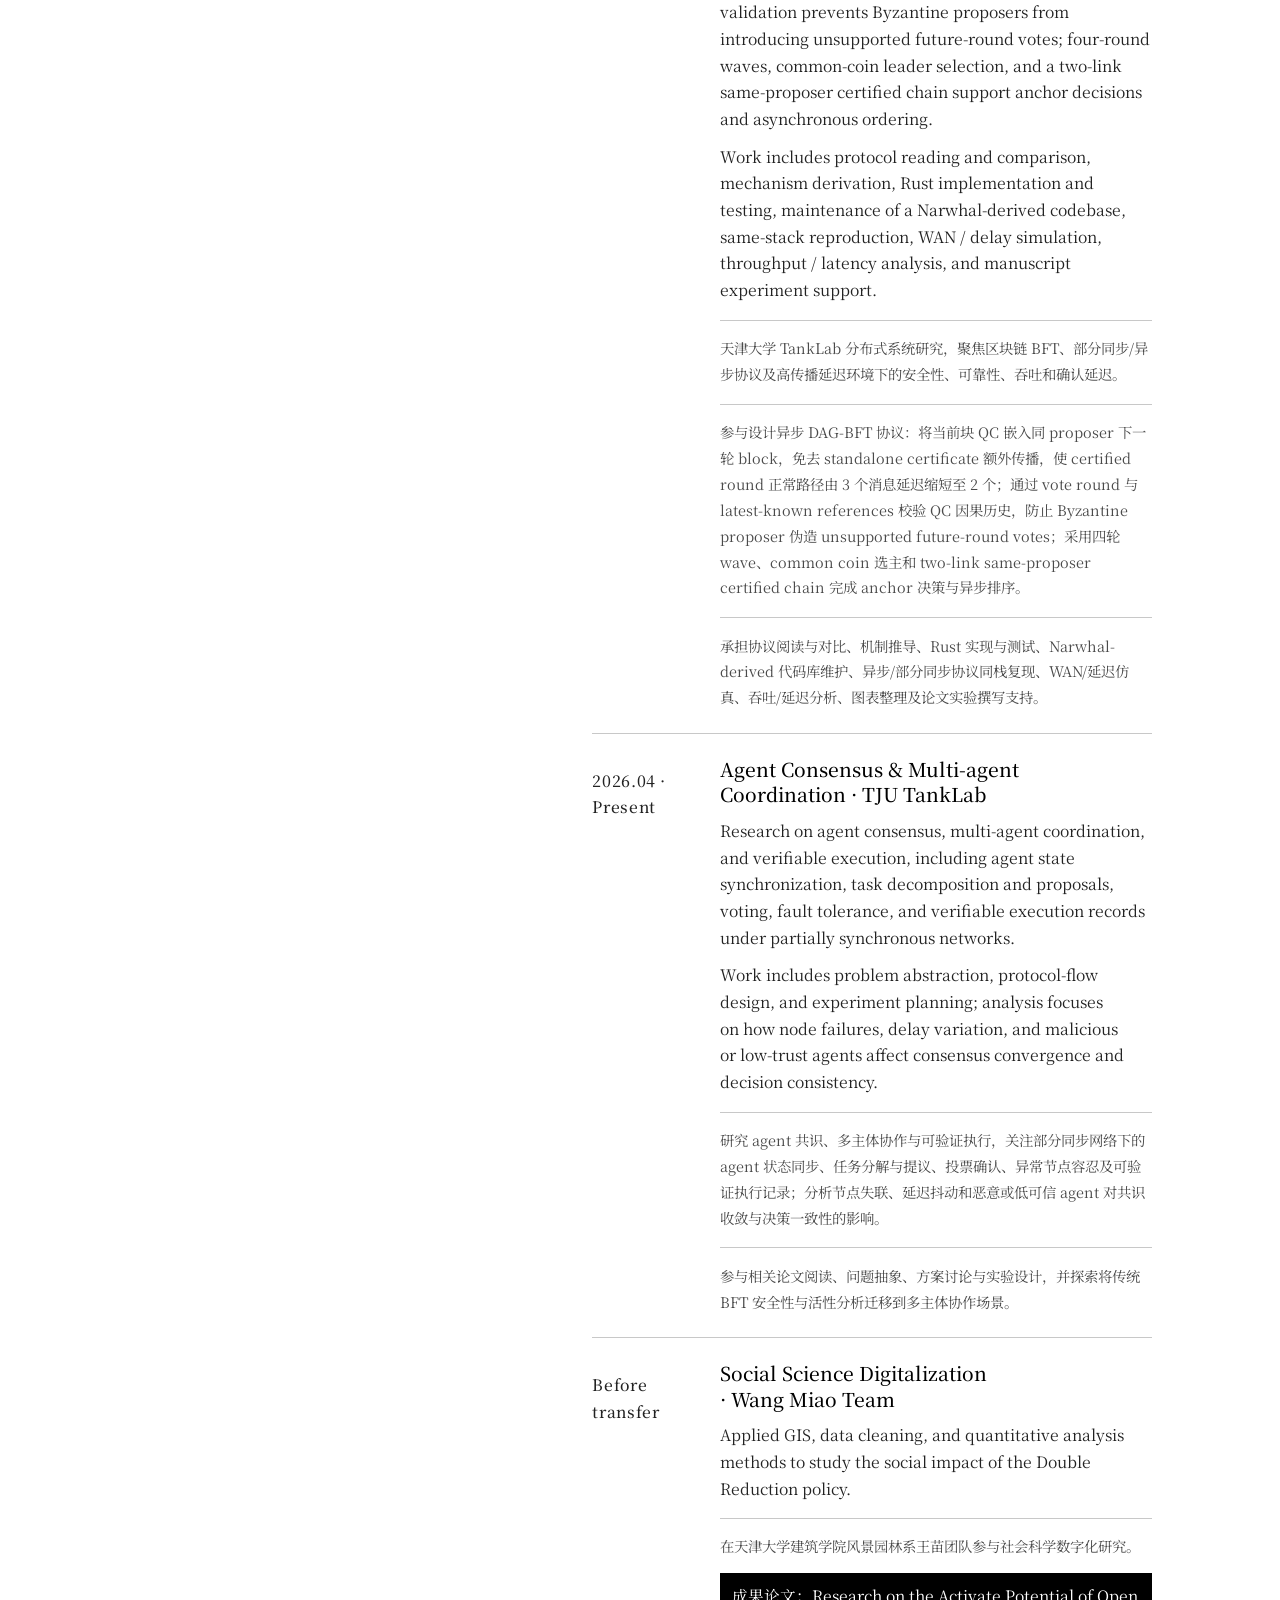
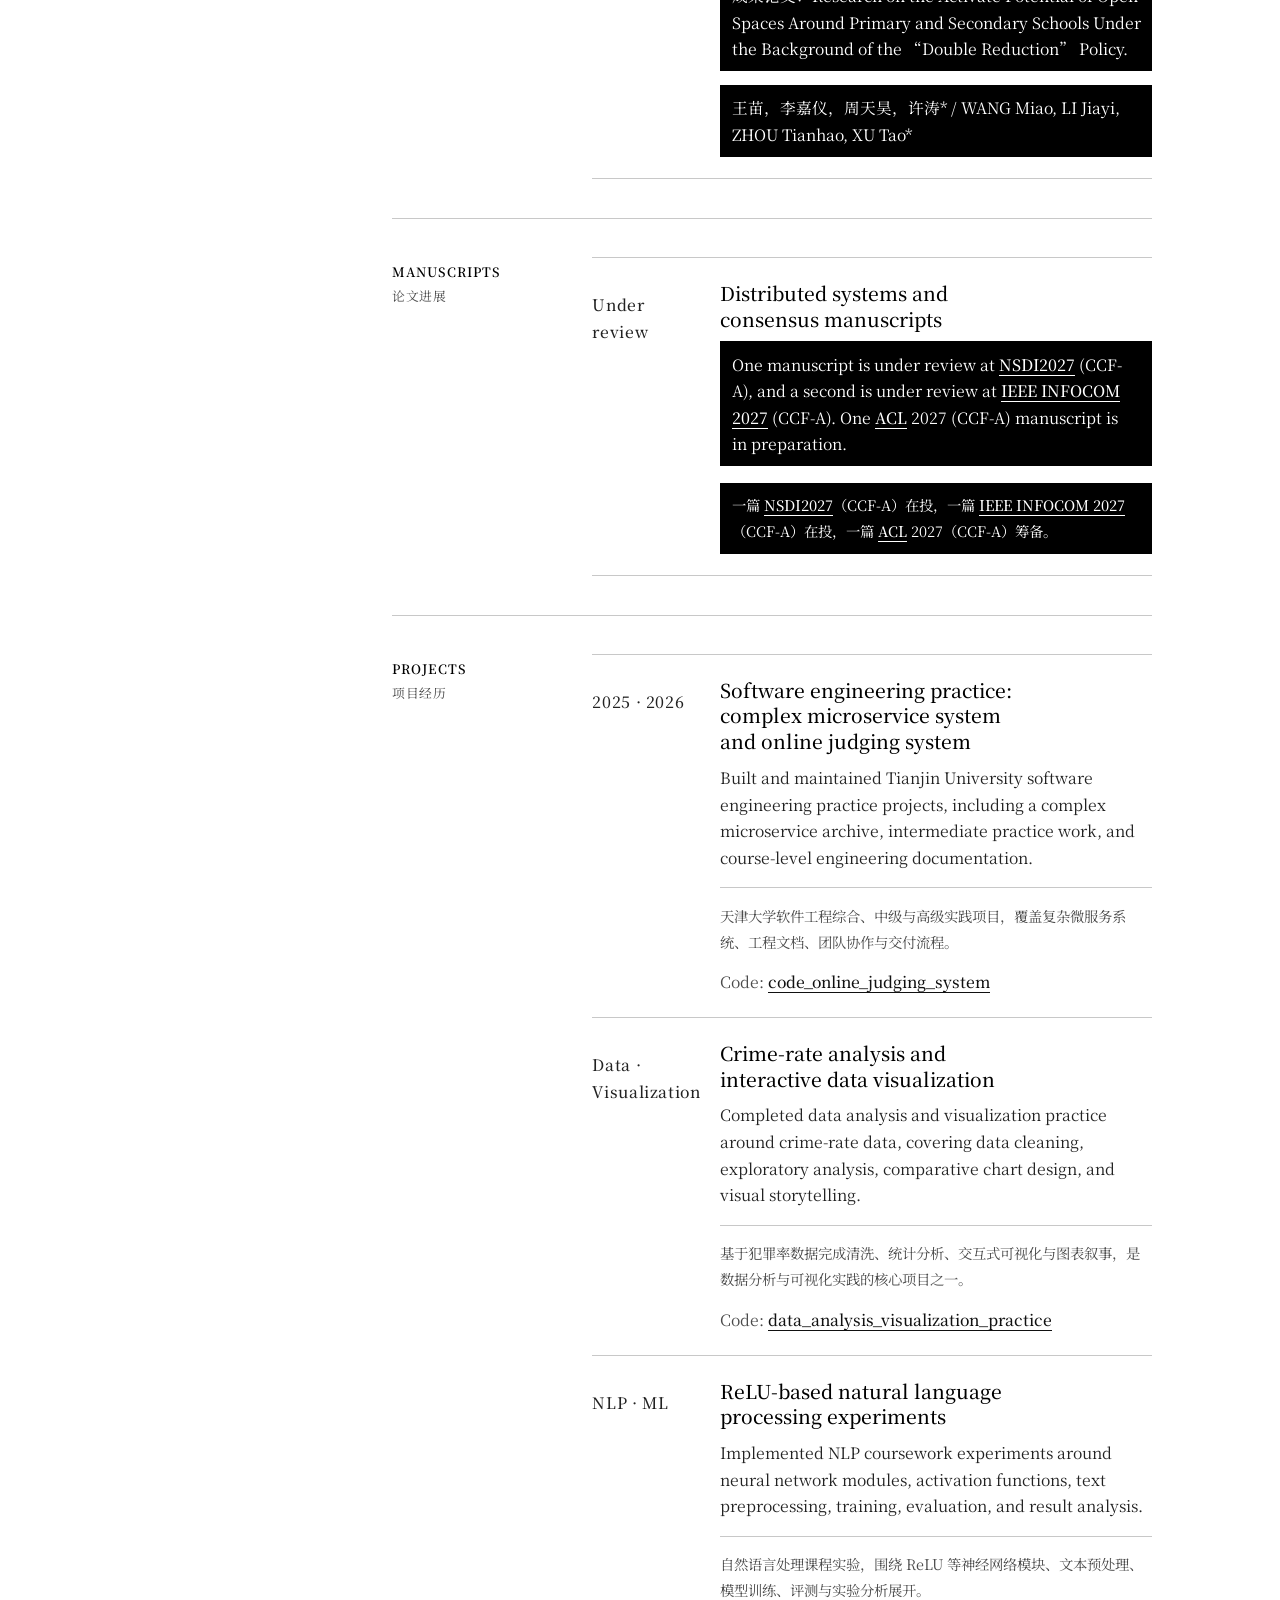
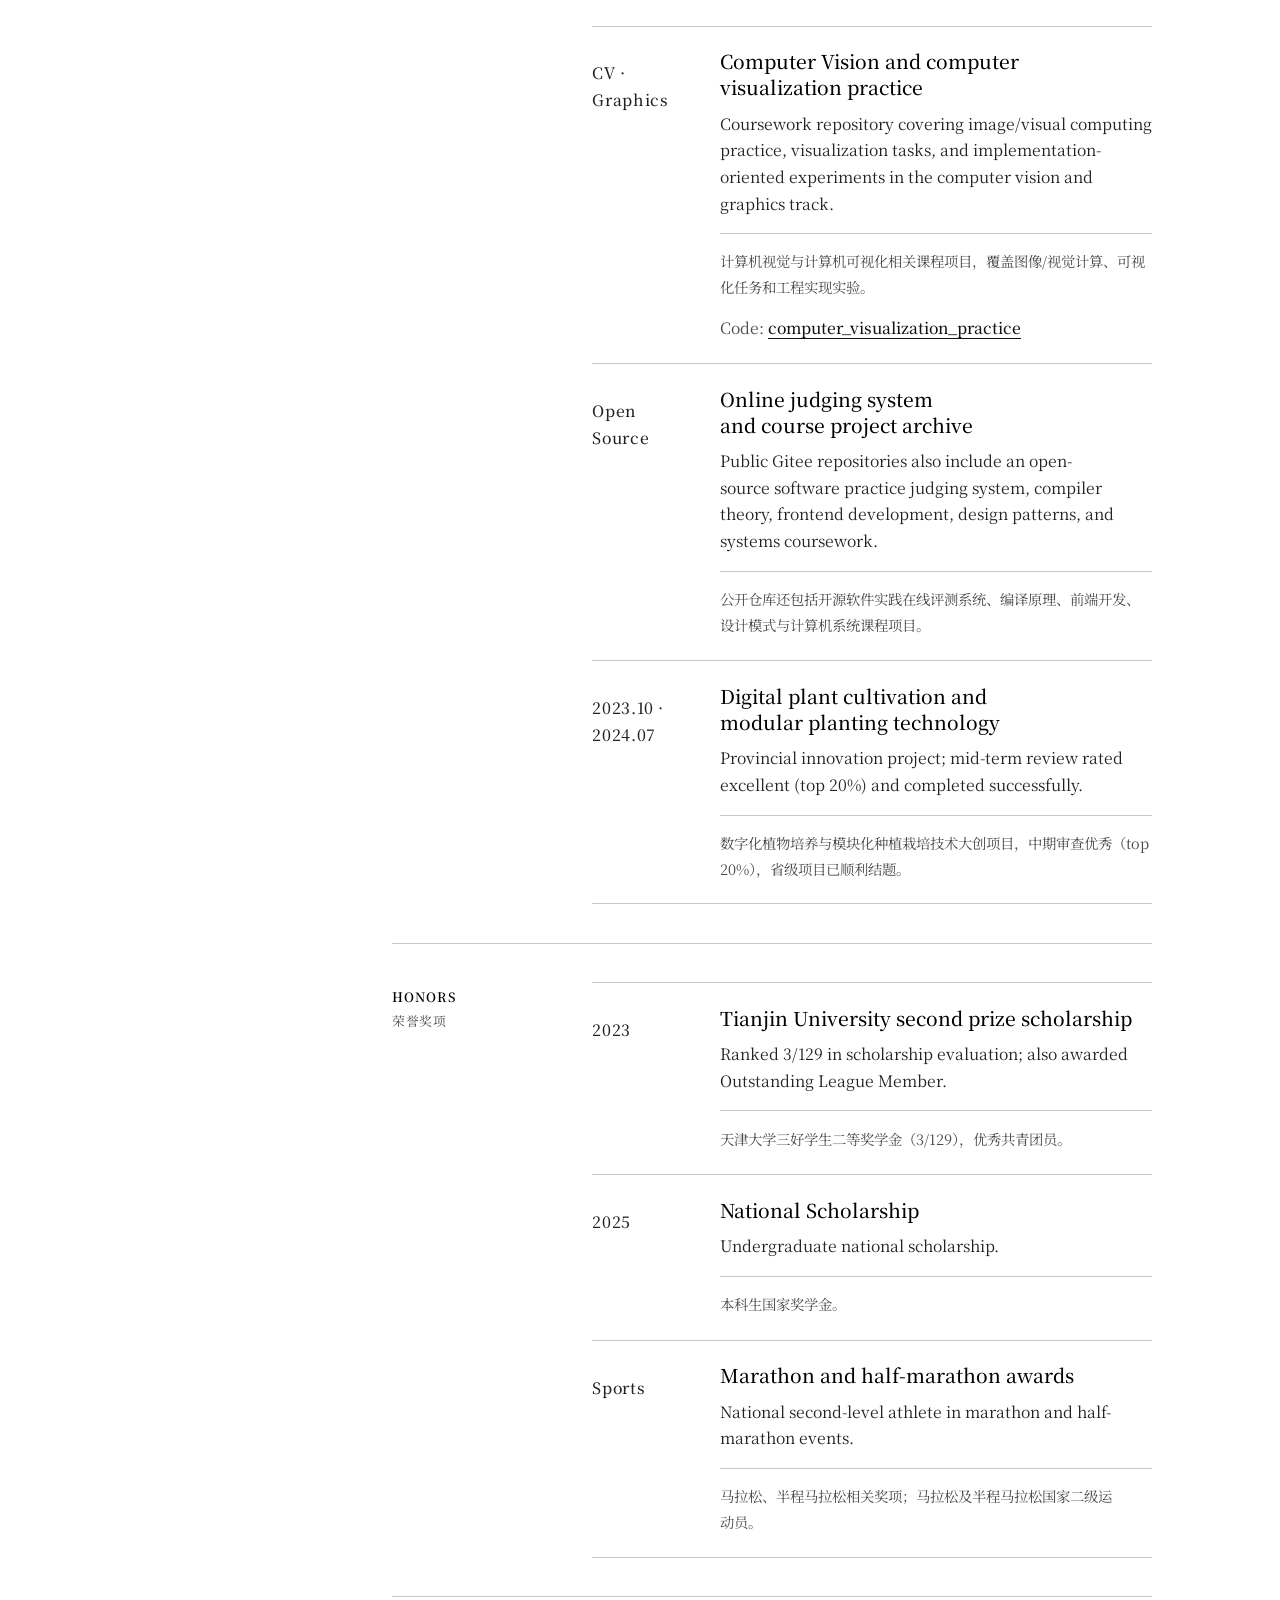
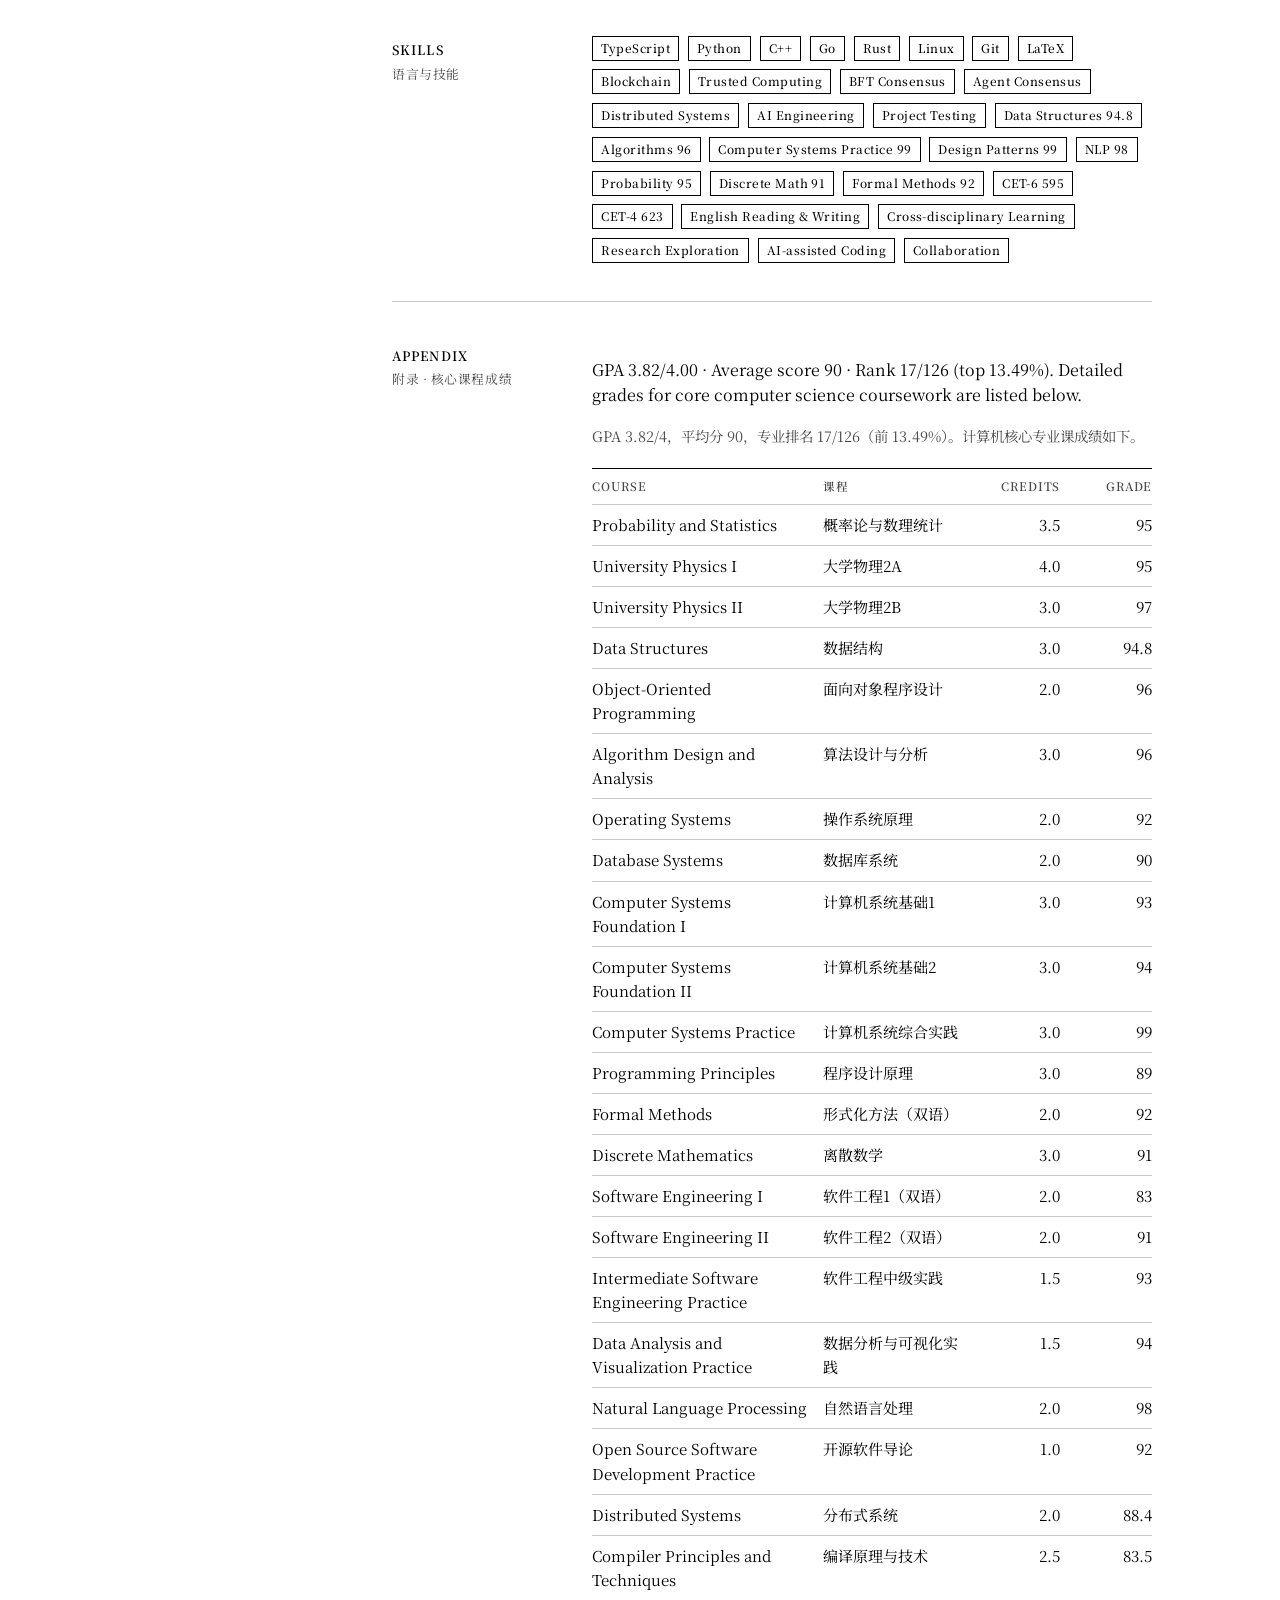
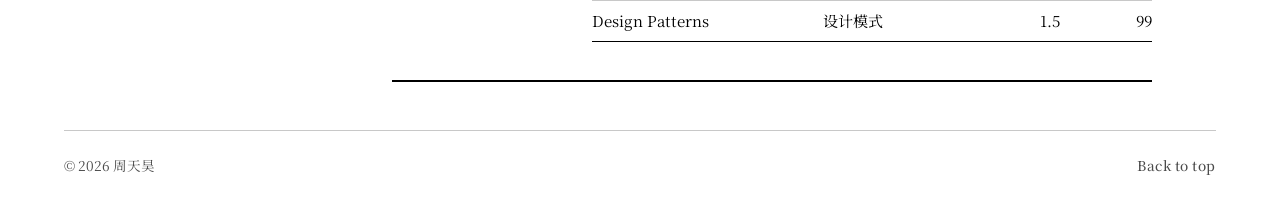
==== commit ba478a31: "Keep website profile and downloadable CV in sync Generated with [Devin](https://devin.ai)  Co-Author" ====
--- a/index.html
+++ b/index.html
@@ -11,7 +11,7 @@
     <link rel="preconnect" href="https://fonts.googleapis.com" />
     <link rel="preconnect" href="https://fonts.gstatic.com" crossorigin />
     <link
-      href="https://fonts.googleapis.com/css2?family=Cormorant+Garamond:ital,wght@0,500;0,600;1,500&family=EB+Garamond:ital,wght@0,400;0,500;0,600;1,400;1,500&family=Noto+Serif+SC:wght@400;500;600&display=swap"
+      href="https://fonts.googleapis.com/css2?family=Inter:wght@400;500;600;700&family=Noto+Serif+SC:wght@500;700&display=swap"
       rel="stylesheet"
     />
     <link rel="stylesheet" href="styles.css" />
@@ -67,10 +67,10 @@
               <div>
                 <h3>Research-oriented software engineering undergraduate</h3>
                 <p>
-                  Junior undergraduate with solid mathematical foundation, strong learning ability,
-                  and hands-on experience in research-oriented engineering projects.
-                </p>
-                <p class="cn-line">大三软件工程本科生，数理基础扎实，学习能力强，具备科研探索与工程项目基础。</p>
+                  Software engineering undergraduate with a solid mathematical foundation and
+                  experience in research and engineering practice.
+                </p>
+                <p class="cn-line">软件工程本科生，数理基础扎实，具备科研探索与工程实践经验。</p>
               </div>
             </article>
           </div>
@@ -80,7 +80,7 @@
           <h2>Education <span class="cn-label">教育背景</span></h2>
           <div class="cv-list stagger-list">
             <article class="cv-item">
-              <p class="cv-time">2022.08 · 2027</p>
+              <p class="cv-time">2022.08 · 2027.06</p>
               <div>
                 <h3>B.Eng. in Software Engineering</h3>
                 <p>Tianjin University · College of Intelligence and Computing / School of Software</p>
@@ -114,25 +114,56 @@
             <article class="cv-item">
               <p class="cv-time">2025.04 · Present</p>
               <div>
-                <h3>Distributed Systems + Partially Synchronous / Asynchronous Protocols + Agent Consensus · TJU Tank Lab</h3>
-                <p>
-                  Research on distributed systems, blockchain BFT consensus, partially synchronous /
-                  asynchronous protocols, and agent consensus, with current focus on reliability,
-                  throughput, and decision consistency in complex network and multi-agent settings.
+                <h3>Distributed Systems &amp; Partially Synchronous / Asynchronous Consensus · TJU TankLab</h3>
+                <p>
+                  Research on blockchain BFT and asynchronous DAG-BFT protocols under partially
+                  synchronous and asynchronous network models, focusing on safety, reliability,
+                  throughput, and confirmation latency under high propagation delays.
+                </p>
+                <p>
+                  The protocol embeds the current block's QC in the next block from the same proposer,
+                  avoiding a standalone certificate and reducing the normal certified-round path from
+                  three message delays to two. Causal-history validation prevents Byzantine proposers
+                  from introducing unsupported future-round votes; four-round waves, common-coin leader
+                  selection, and a two-link same-proposer certified chain support anchor decisions and
+                  asynchronous ordering.
                 </p>
                 <p>
                   Work includes protocol reading and comparison, mechanism derivation, Rust
-                  implementation and testing, Narwhal-derived repository maintenance, WAN / delay
-                  simulation, throughput and latency analysis, and manuscript experiment support.
-                </p>
-                <p>
-                  Agent-consensus work extends BFT mechanisms to multi-agent collaborative
-                  decision-making, including state synchronization, task proposal, vote confirmation,
-                  fault tolerance, and verifiable execution records.
-                </p>
-                <p class="cn-line">
-                  天津大学 Tank Lab；研究分布式系统、区块链 BFT 共识、部分同步/异步协议与 agent
-                  共识，关注复杂网络与多主体协作场景下的可靠性、吞吐和决策一致性。
+                  implementation and testing, maintenance of a Narwhal-derived codebase, same-stack
+                  reproduction, WAN / delay simulation, throughput / latency analysis, and manuscript
+                  experiment support.
+                </p>
+                <p class="cn-line">
+                  天津大学 TankLab 分布式系统研究，聚焦区块链 BFT、部分同步/异步协议及高传播延迟环境下的安全性、可靠性、吞吐和确认延迟。
+                </p>
+                <p class="cn-line">
+                  参与设计异步 DAG-BFT 协议：将当前块 QC 嵌入同 proposer 下一轮 block，免去 standalone certificate 额外传播，使 certified round 正常路径由 3 个消息延迟缩短至 2 个；通过 vote round 与 latest-known references 校验 QC 因果历史，防止 Byzantine proposer 伪造 unsupported future-round votes；采用四轮 wave、common coin 选主和 two-link same-proposer certified chain 完成 anchor 决策与异步排序。
+                </p>
+                <p class="cn-line">
+                  承担协议阅读与对比、机制推导、Rust 实现与测试、Narwhal-derived 代码库维护、异步/部分同步协议同栈复现、WAN/延迟仿真、吞吐/延迟分析、图表整理及论文实验撰写支持。
+                </p>
+              </div>
+            </article>
+            <article class="cv-item">
+              <p class="cv-time">2026.04 · Present</p>
+              <div>
+                <h3>Agent Consensus &amp; Multi-agent Coordination · TJU TankLab</h3>
+                <p>
+                  Research on agent consensus, multi-agent coordination, and verifiable execution,
+                  including agent state synchronization, task decomposition and proposals, voting,
+                  fault tolerance, and verifiable execution records under partially synchronous networks.
+                </p>
+                <p>
+                  Work includes problem abstraction, protocol-flow design, and experiment planning;
+                  analysis focuses on how node failures, delay variation, and malicious or low-trust
+                  agents affect consensus convergence and decision consistency.
+                </p>
+                <p class="cn-line">
+                  研究 agent 共识、多主体协作与可验证执行，关注部分同步网络下的 agent 状态同步、任务分解与提议、投票确认、异常节点容忍及可验证执行记录；分析节点失联、延迟抖动和恶意或低可信 agent 对共识收敛与决策一致性的影响。
+                </p>
+                <p class="cn-line">
+                  参与相关论文阅读、问题抽象、方案讨论与实验设计，并探索将传统 BFT 安全性与活性分析迁移到多主体协作场景。
                 </p>
               </div>
             </article>
@@ -166,17 +197,17 @@
                 <h3>Distributed systems and consensus manuscripts</h3>
                 <p class="highlight-note">
                   One manuscript is under review at
-                  <a class="inline-link" href="https://dblp.org/db/conf/icde">ICDE2027</a>
-                  (CCF-A), one manuscript is under review at
+                  <a class="inline-link" href="https://dblp.org/db/conf/nsdi">NSDI2027</a>
+                  (CCF-A), and a second is under review at
                   <a class="inline-link" href="https://dblp.org/db/conf/infocom">IEEE INFOCOM 2027</a>
-                  (CCF-A), and one
-                  <a class="inline-link" href="https://dblp.org/db/conf/ifaamas">AAMAS</a>
-                  2027 (CCF-B) manuscript is in preparation.
+                  (CCF-A). One
+                  <a class="inline-link" href="https://dblp.org/db/conf/acl">ACL</a>
+                  2027 (CCF-A) manuscript is in preparation.
                 </p>
                 <p class="cn-line highlight-note">
-                  一篇 <a class="inline-link" href="https://dblp.org/db/conf/icde">ICDE2027</a>（CCF-A）在投，一篇
+                  一篇 <a class="inline-link" href="https://dblp.org/db/conf/nsdi">NSDI2027</a>（CCF-A）在投，一篇
                   <a class="inline-link" href="https://dblp.org/db/conf/infocom">IEEE INFOCOM 2027</a>（CCF-A）在投，一篇
-                  <a class="inline-link" href="https://dblp.org/db/conf/ifaamas">AAMAS</a> 2027（CCF-B）筹备。
+                  <a class="inline-link" href="https://dblp.org/db/conf/acl">ACL</a> 2027（CCF-A）筹备。
                 </p>
               </div>
             </article>
@@ -289,27 +320,27 @@
             <article class="cv-item">
               <p class="cv-time">2023</p>
               <div>
+                <h3>Tianjin University second prize scholarship</h3>
+                <p>
+                  Ranked 3/129 in scholarship evaluation; also awarded Outstanding League Member.
+                </p>
+                <p class="cn-line">天津大学三好学生二等奖学金（3/129），优秀共青团员。</p>
+              </div>
+            </article>
+            <article class="cv-item">
+              <p class="cv-time">2025</p>
+              <div>
                 <h3>National Scholarship</h3>
                 <p>Undergraduate national scholarship.</p>
                 <p class="cn-line">本科生国家奖学金。</p>
               </div>
             </article>
             <article class="cv-item">
-              <p class="cv-time">2025</p>
-              <div>
-                <h3>Tianjin University second prize scholarship</h3>
-                <p>
-                  Ranked 3/129 in scholarship evaluation; also awarded Outstanding League Member.
-                </p>
-                <p class="cn-line">天津大学三好学生二等奖学金（3/129），优秀共青团员。</p>
-              </div>
-            </article>
-            <article class="cv-item">
               <p class="cv-time">Sports</p>
               <div>
                 <h3>Marathon and half-marathon awards</h3>
-                <p>National second-level athlete in half marathon.</p>
-                <p class="cn-line">马拉松、半程马拉松相关体育奖项；半程马拉松国家二级运动员。</p>
+                <p>National second-level athlete in marathon and half-marathon events.</p>
+                <p class="cn-line">马拉松、半程马拉松相关奖项；马拉松及半程马拉松国家二级运动员。</p>
               </div>
             </article>
           </div>
@@ -323,18 +354,30 @@
             <span>C++</span>
             <span>Go</span>
             <span>Rust</span>
+            <span>Linux</span>
+            <span>Git</span>
+            <span>LaTeX</span>
             <span>Blockchain</span>
+            <span>Trusted Computing</span>
             <span>BFT Consensus</span>
             <span>Agent Consensus</span>
             <span>Distributed Systems</span>
+            <span>AI Engineering</span>
             <span>Project Testing</span>
+            <span>Data Structures 94.8</span>
+            <span>Algorithms 96</span>
+            <span>Computer Systems Practice 99</span>
+            <span>Design Patterns 99</span>
             <span>NLP 98</span>
             <span>Probability 95</span>
             <span>Discrete Math 91</span>
             <span>Formal Methods 92</span>
             <span>CET-6 595</span>
             <span>CET-4 623</span>
-            <span>English Writing</span>
+            <span>English Reading &amp; Writing</span>
+            <span>Cross-disciplinary Learning</span>
+            <span>Research Exploration</span>
+            <span>AI-assisted Coding</span>
             <span>Collaboration</span>
           </div>
         </section>
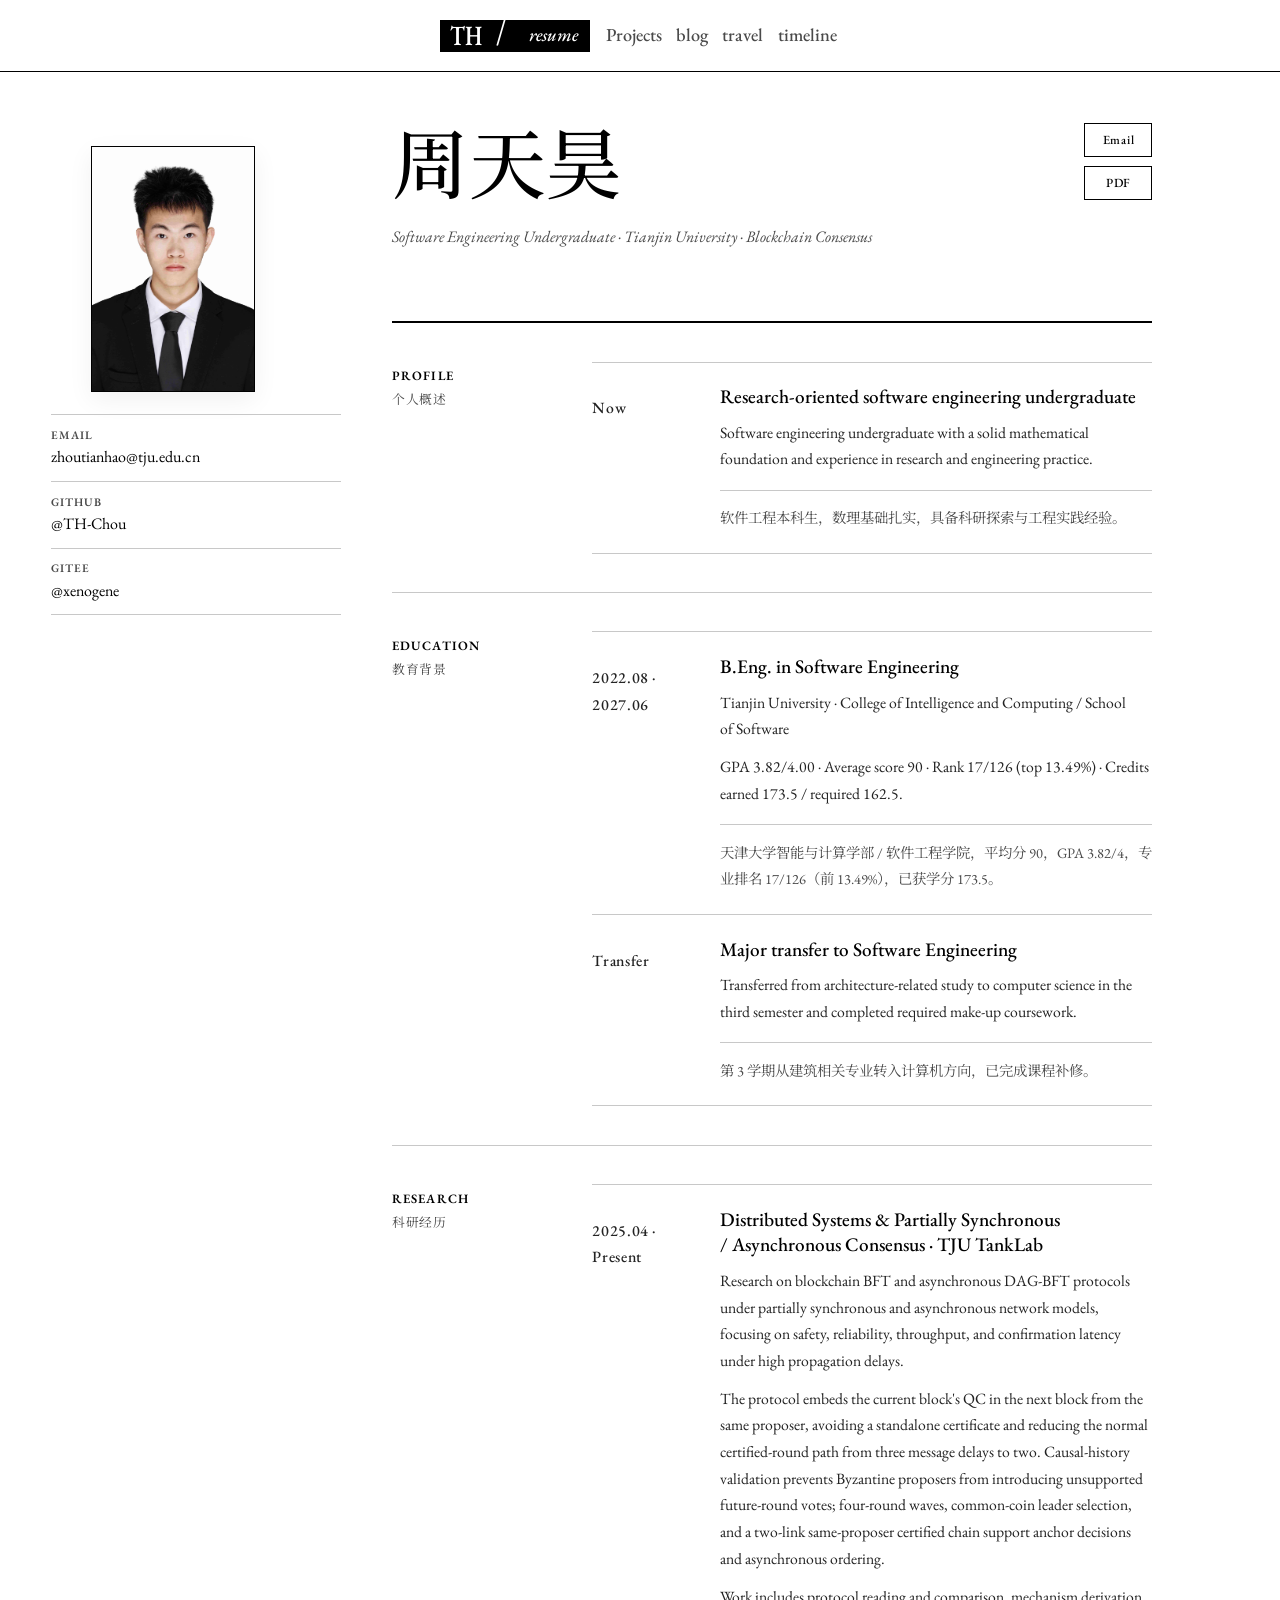
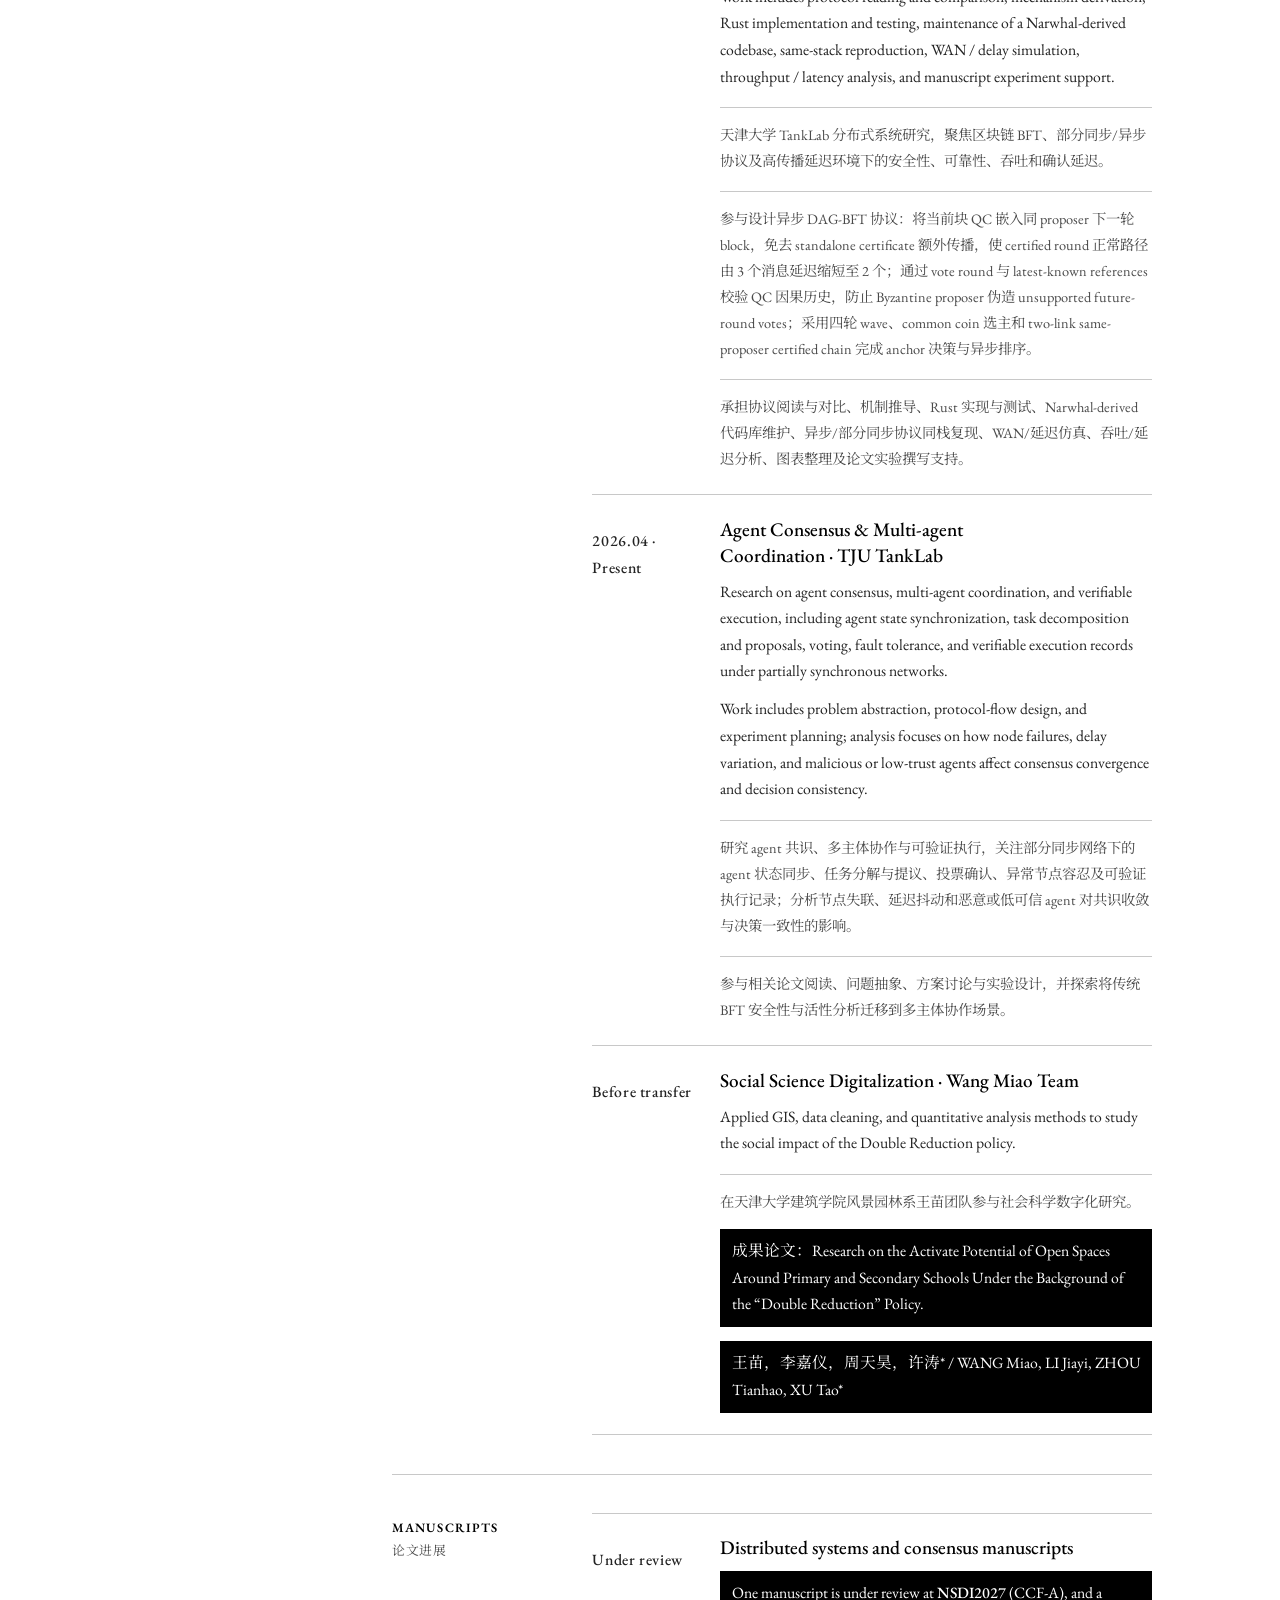
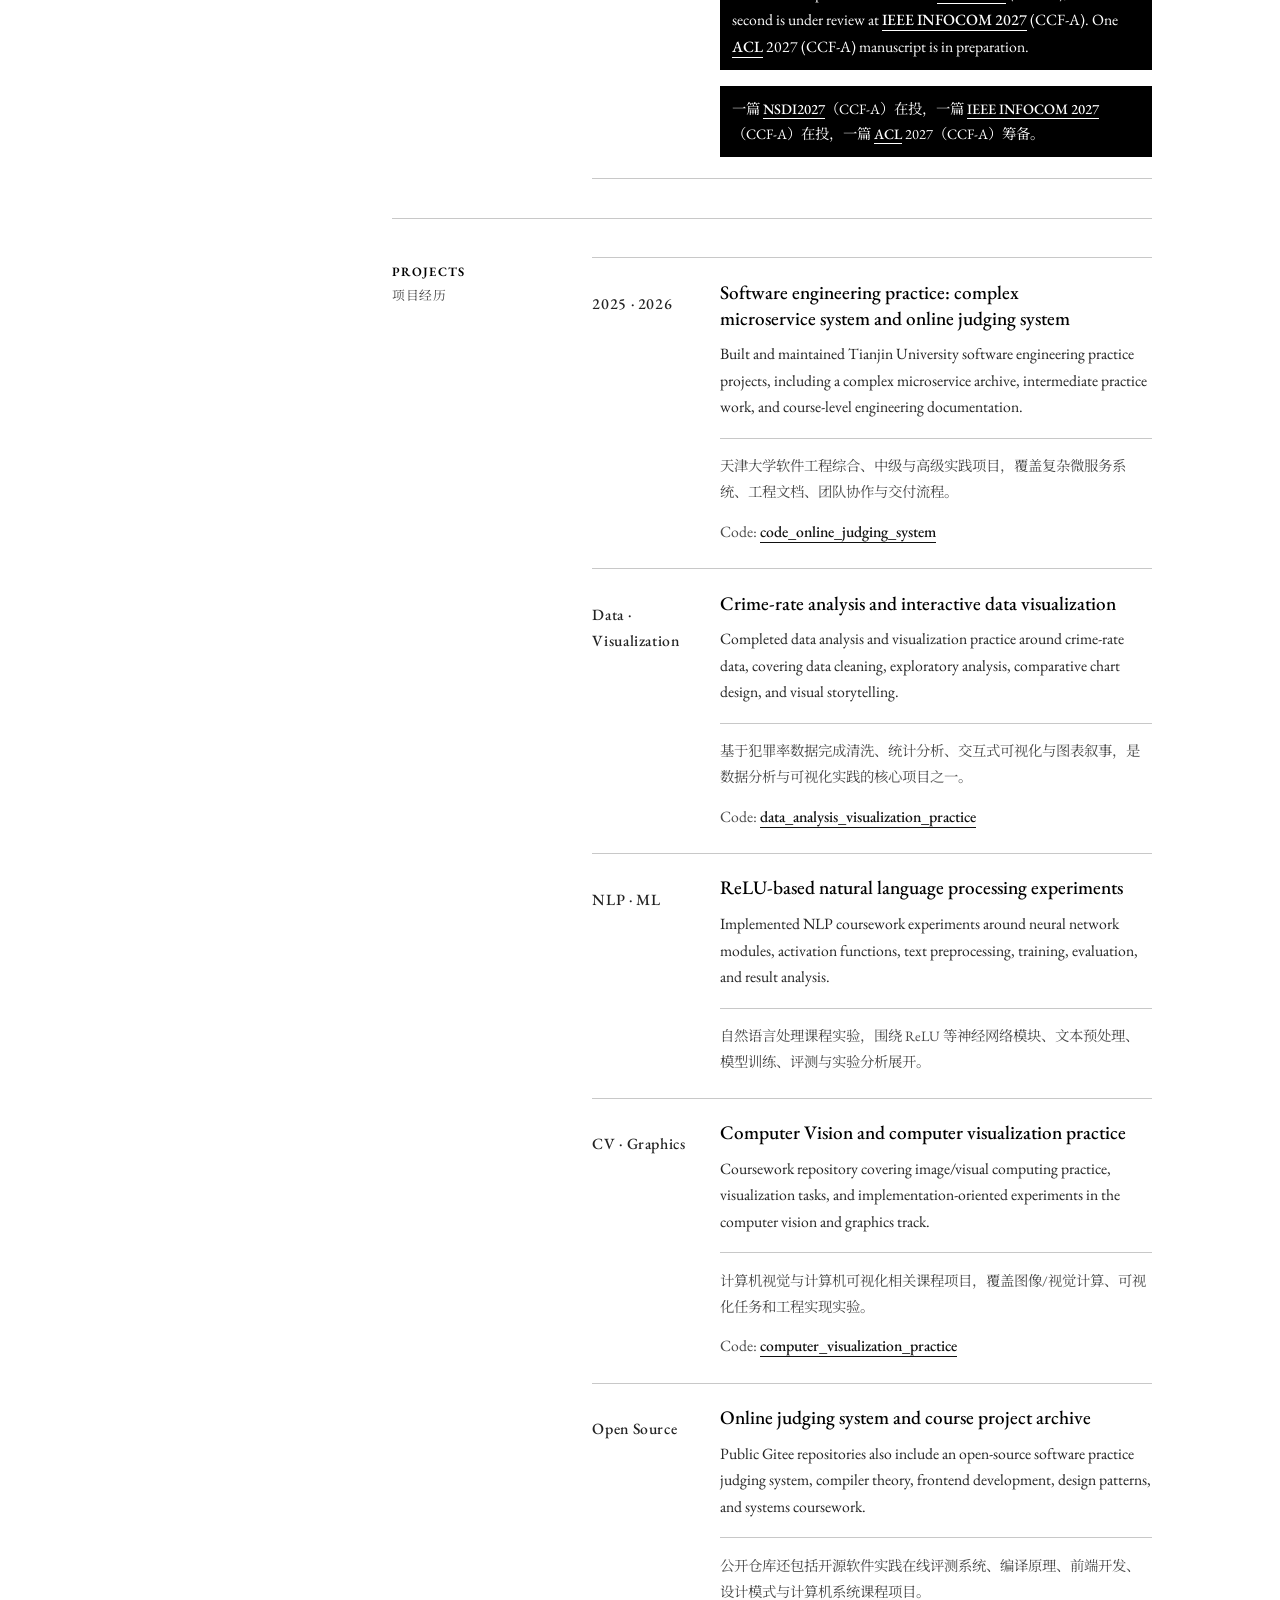
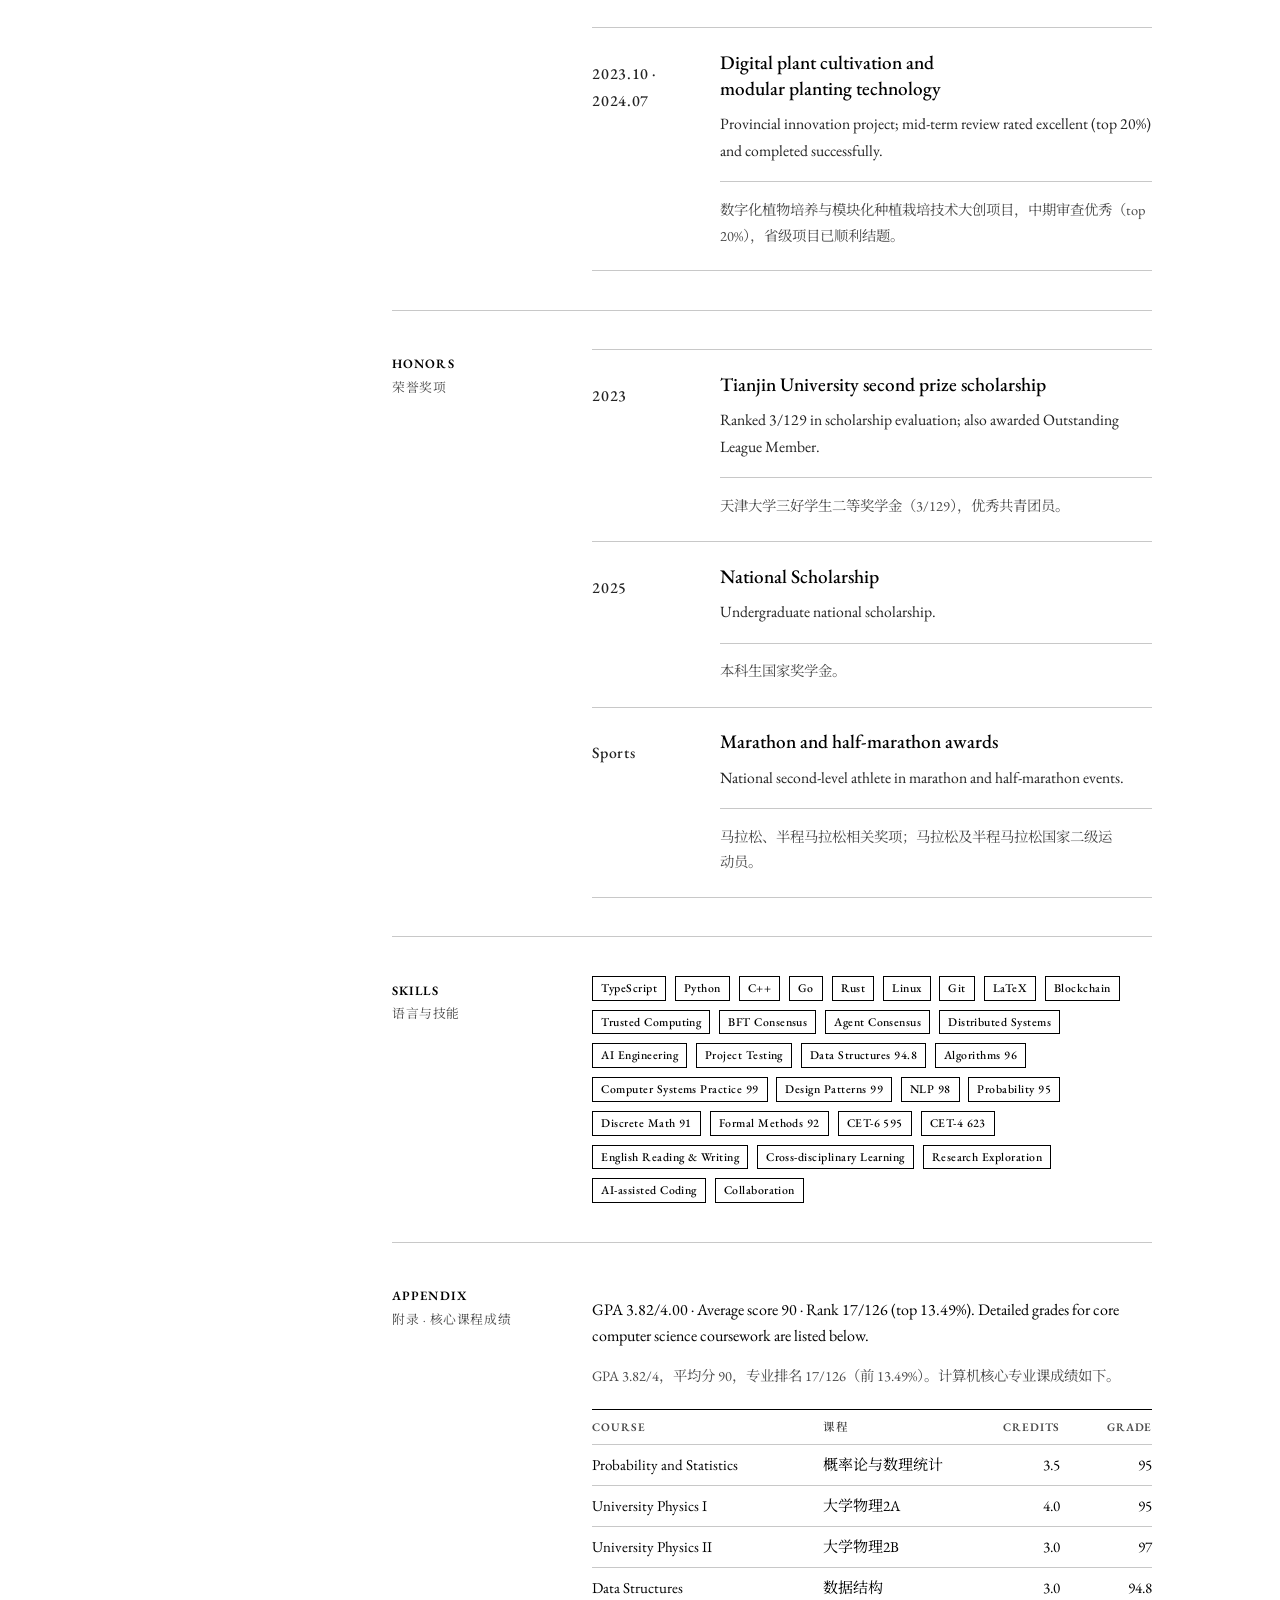
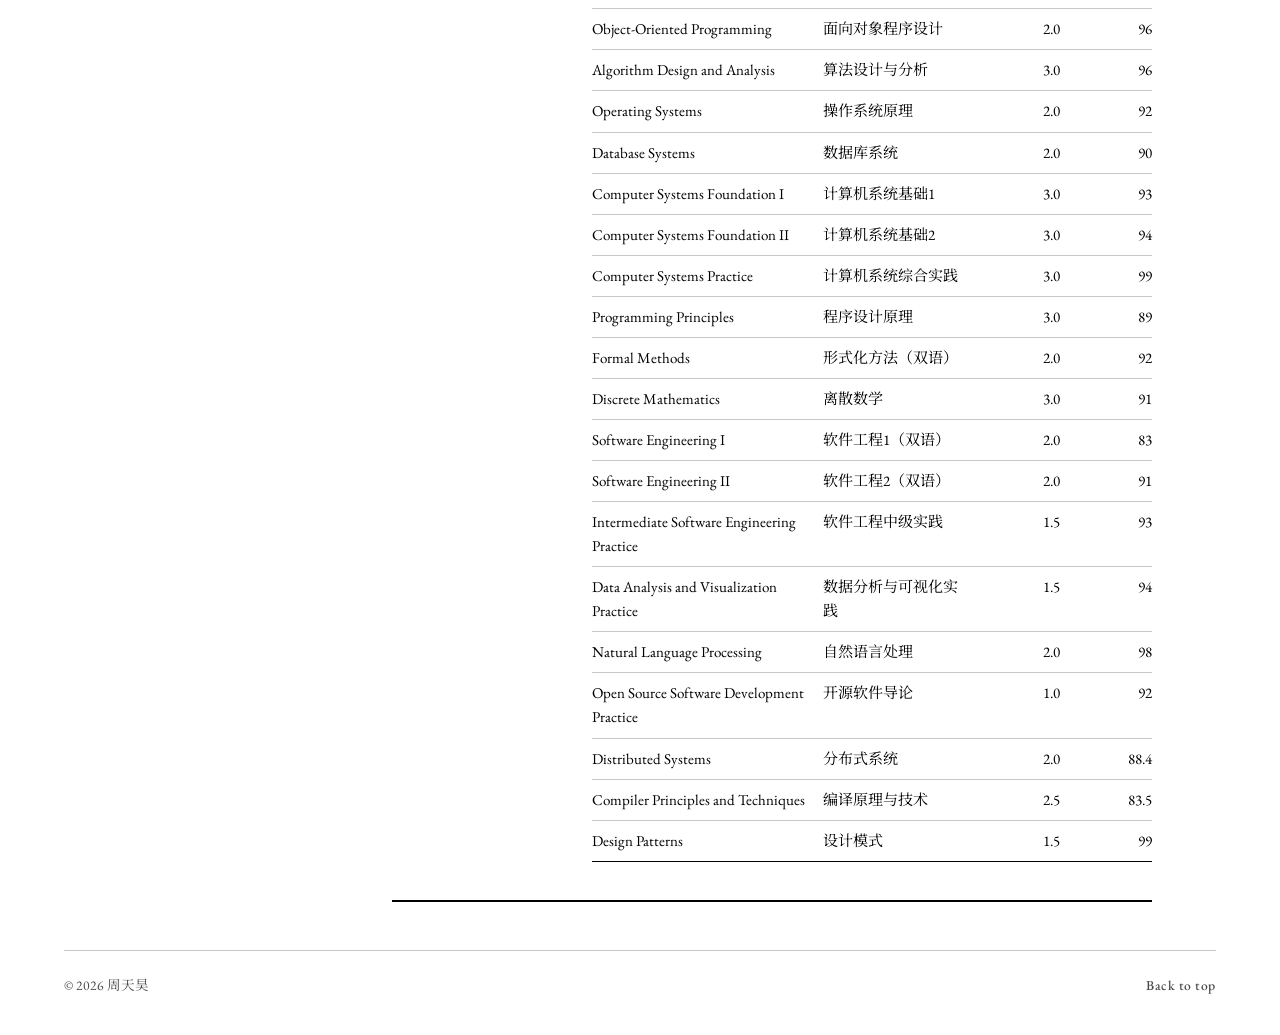
==== commit b0450fec: "Merge pull request #1 from TH-Chou/devin/1790053916-garamond-typography Switch to Garamond serif typ" ====
--- a/index.html
+++ b/index.html
@@ -11,7 +11,7 @@
     <link rel="preconnect" href="https://fonts.googleapis.com" />
     <link rel="preconnect" href="https://fonts.gstatic.com" crossorigin />
     <link
-      href="https://fonts.googleapis.com/css2?family=Inter:wght@400;500;600;700&family=Noto+Serif+SC:wght@500;700&display=swap"
+      href="https://fonts.googleapis.com/css2?family=Cormorant+Garamond:ital,wght@0,500;0,600;1,500&family=EB+Garamond:ital,wght@0,400;0,500;0,600;1,400;1,500&family=Noto+Serif+SC:wght@400;500;600&display=swap"
       rel="stylesheet"
     />
     <link rel="stylesheet" href="styles.css" />
